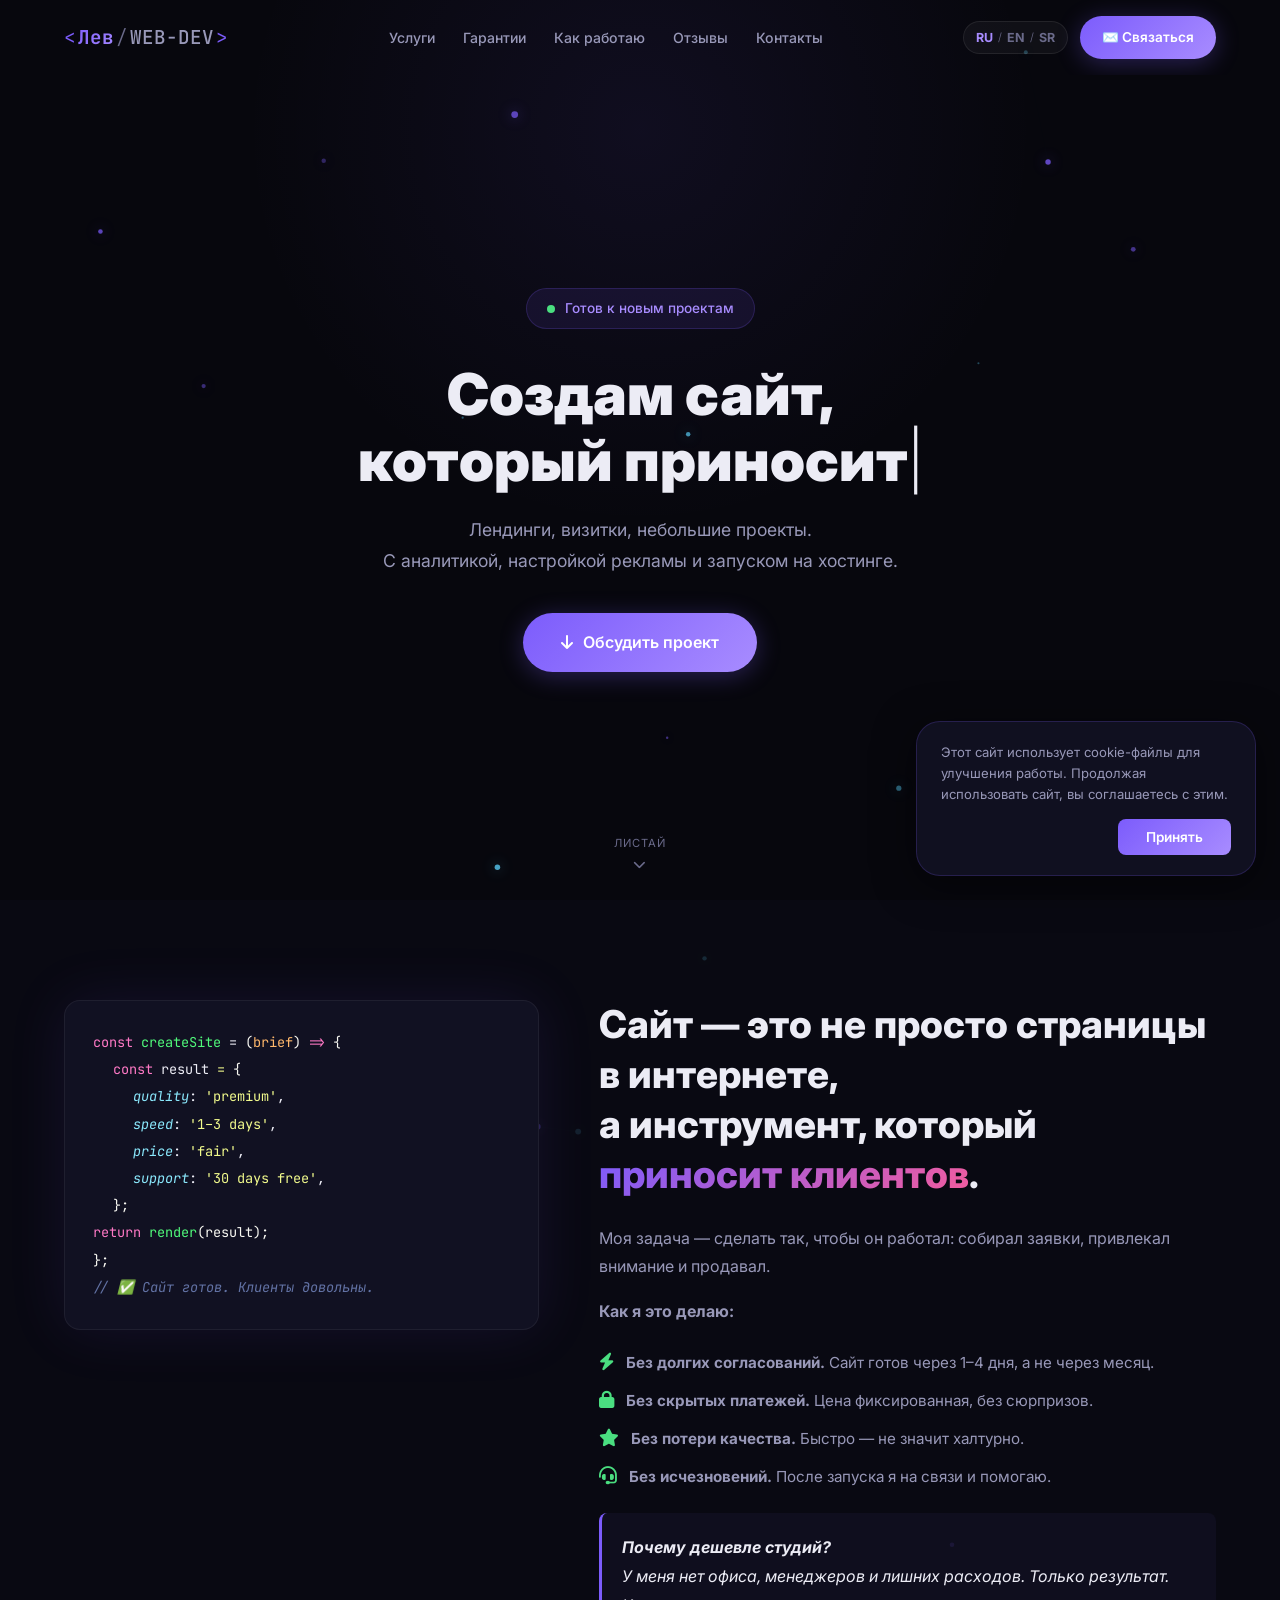
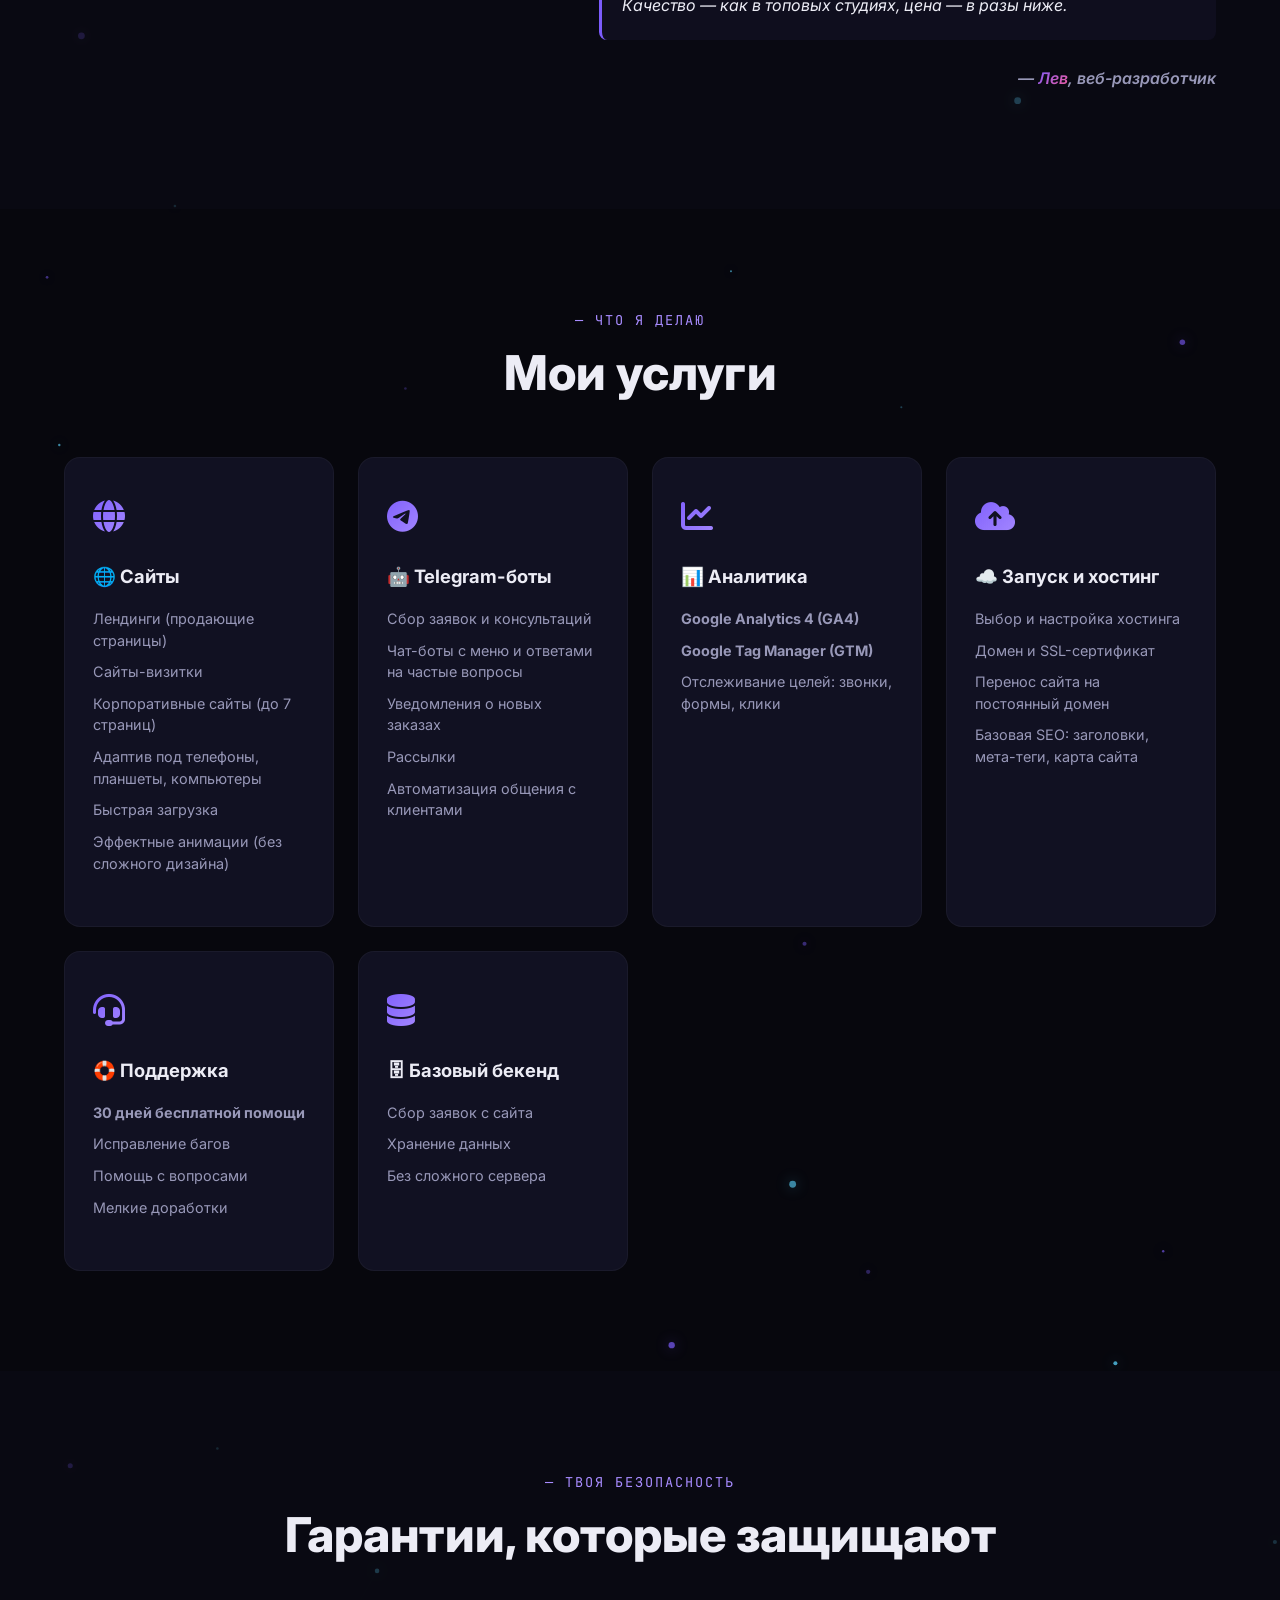
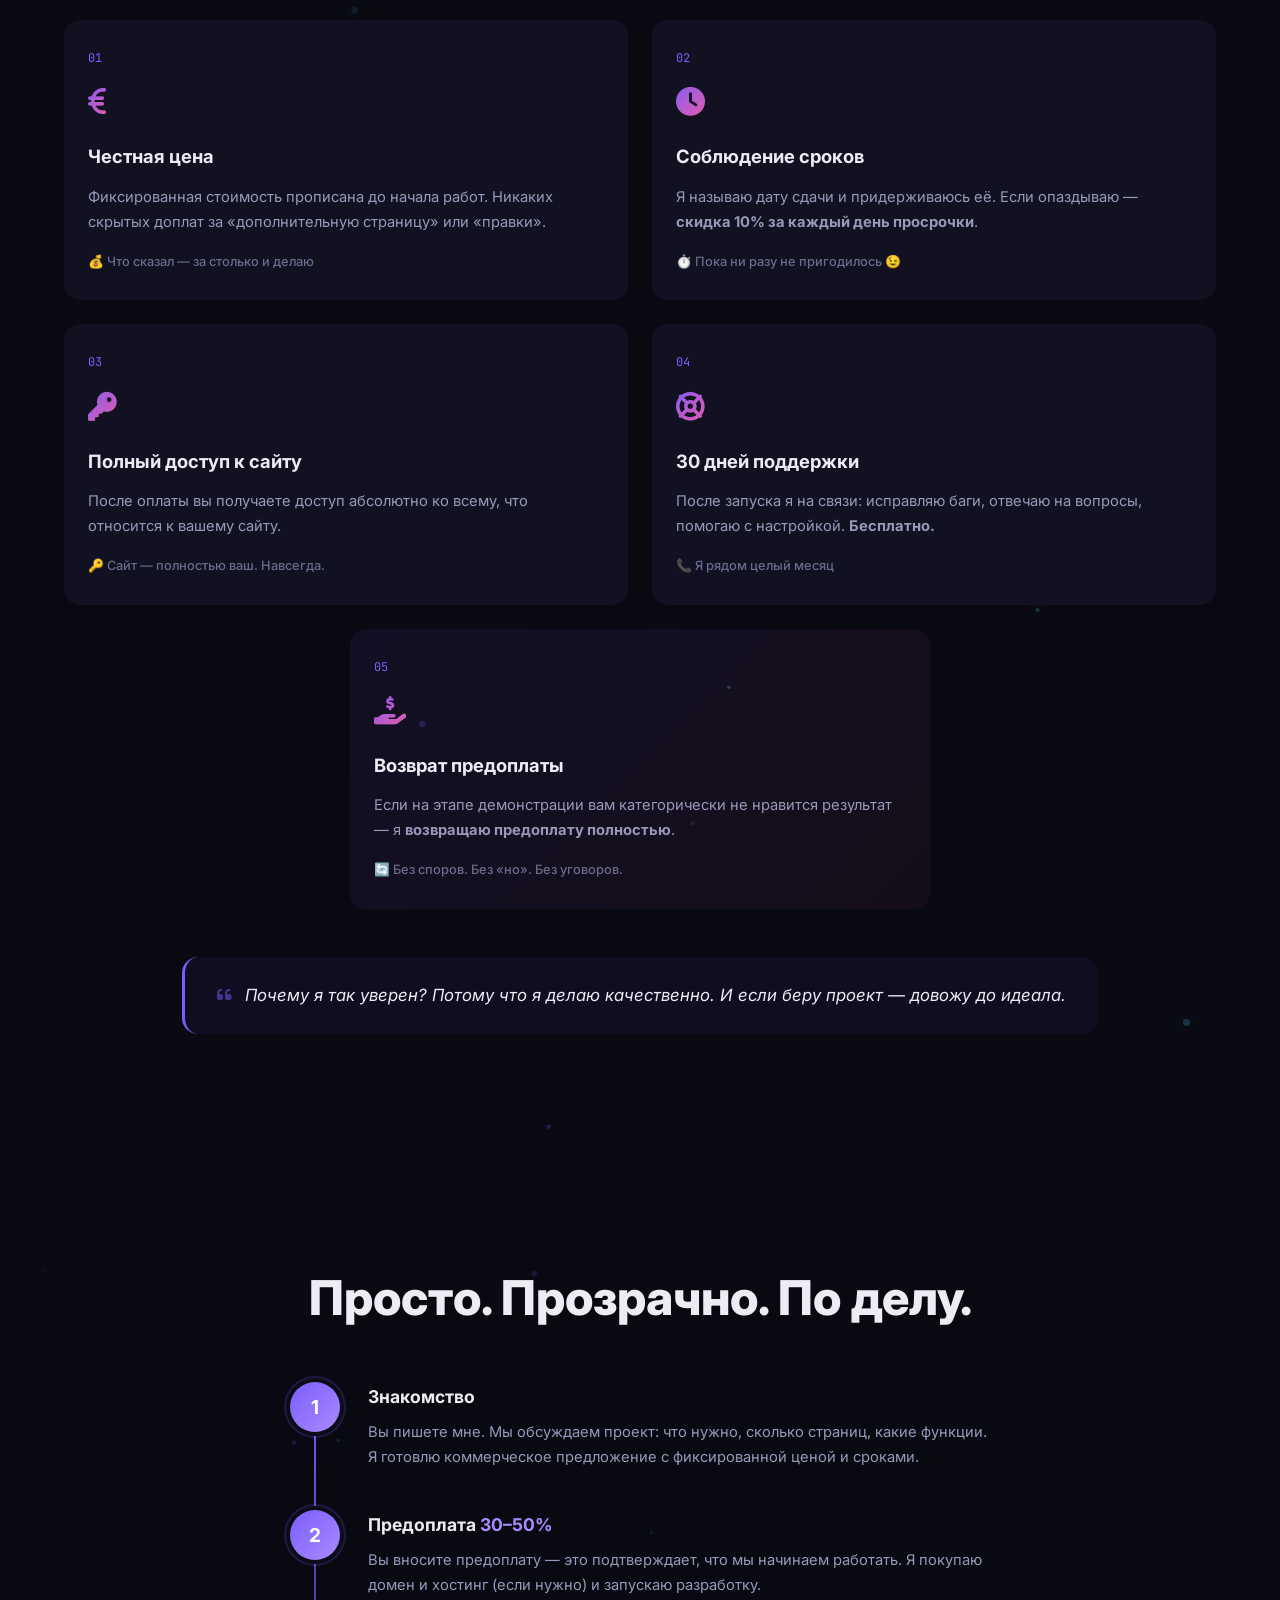
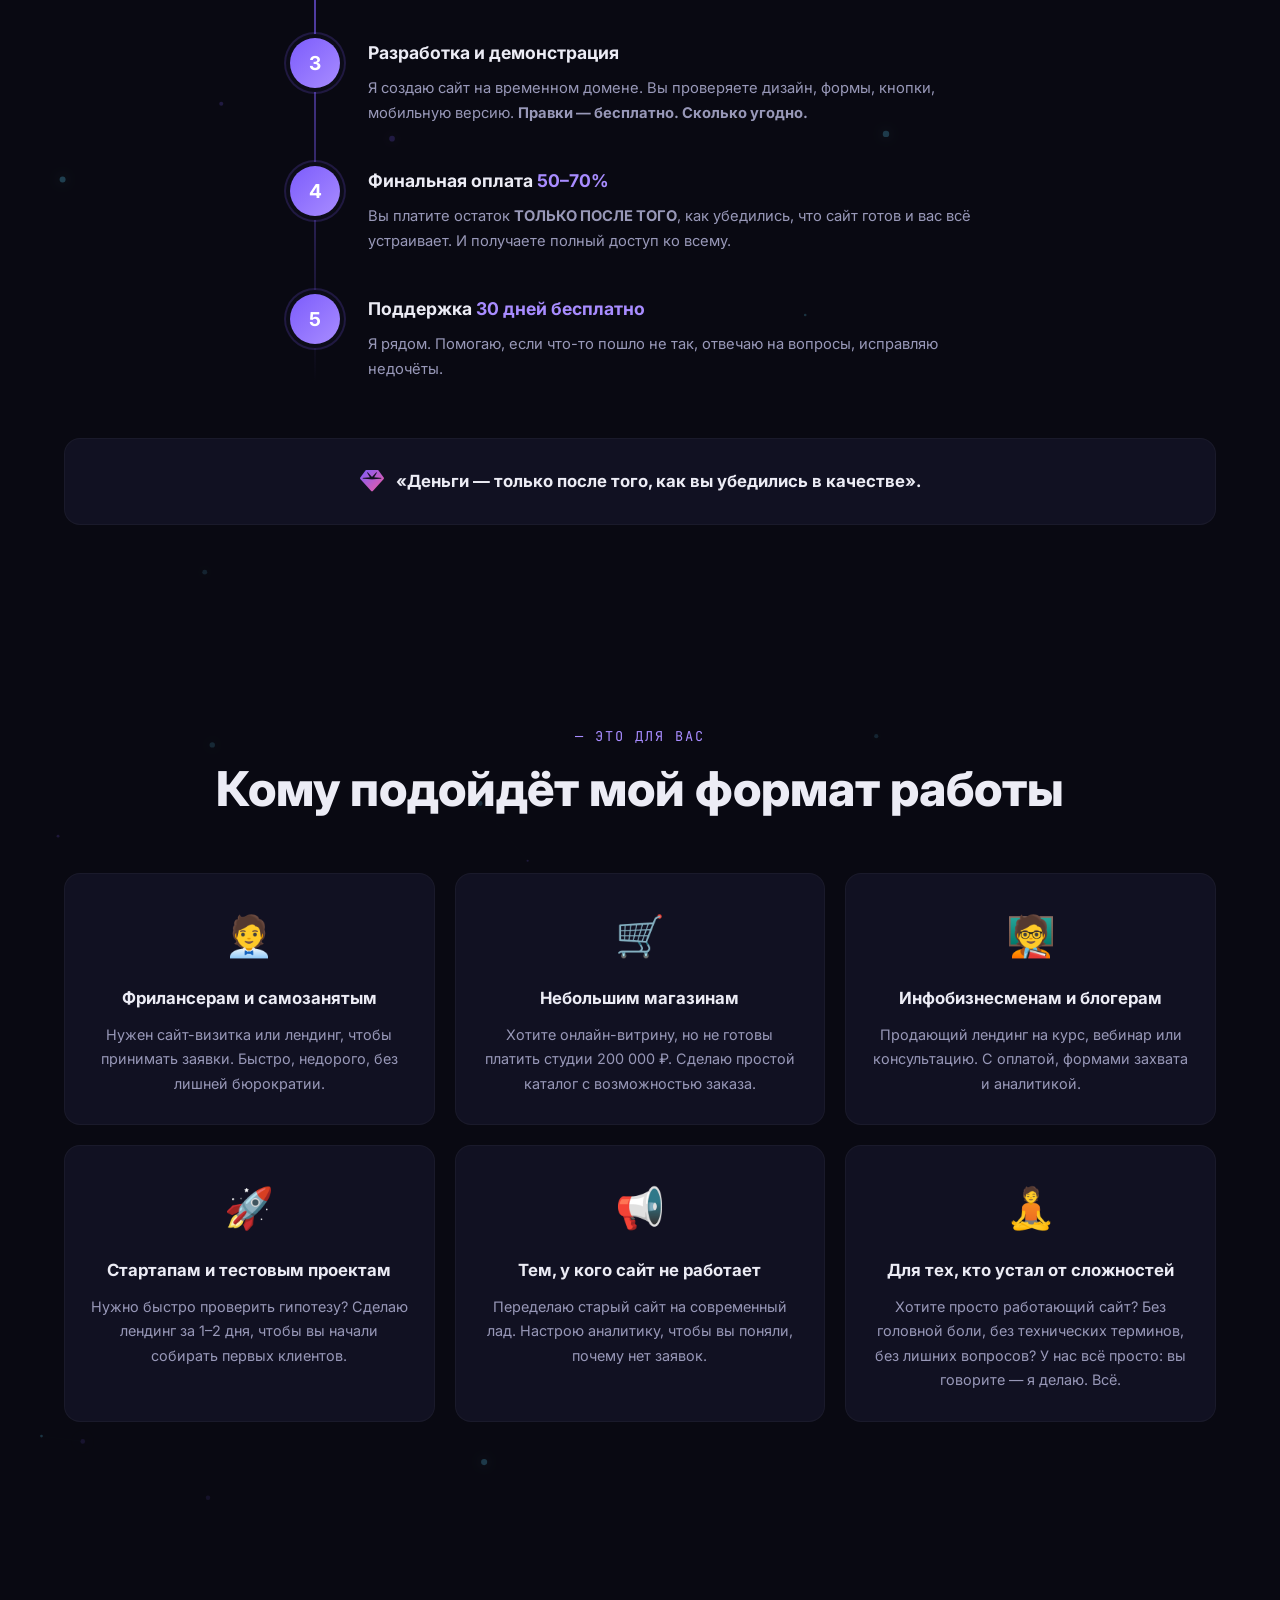
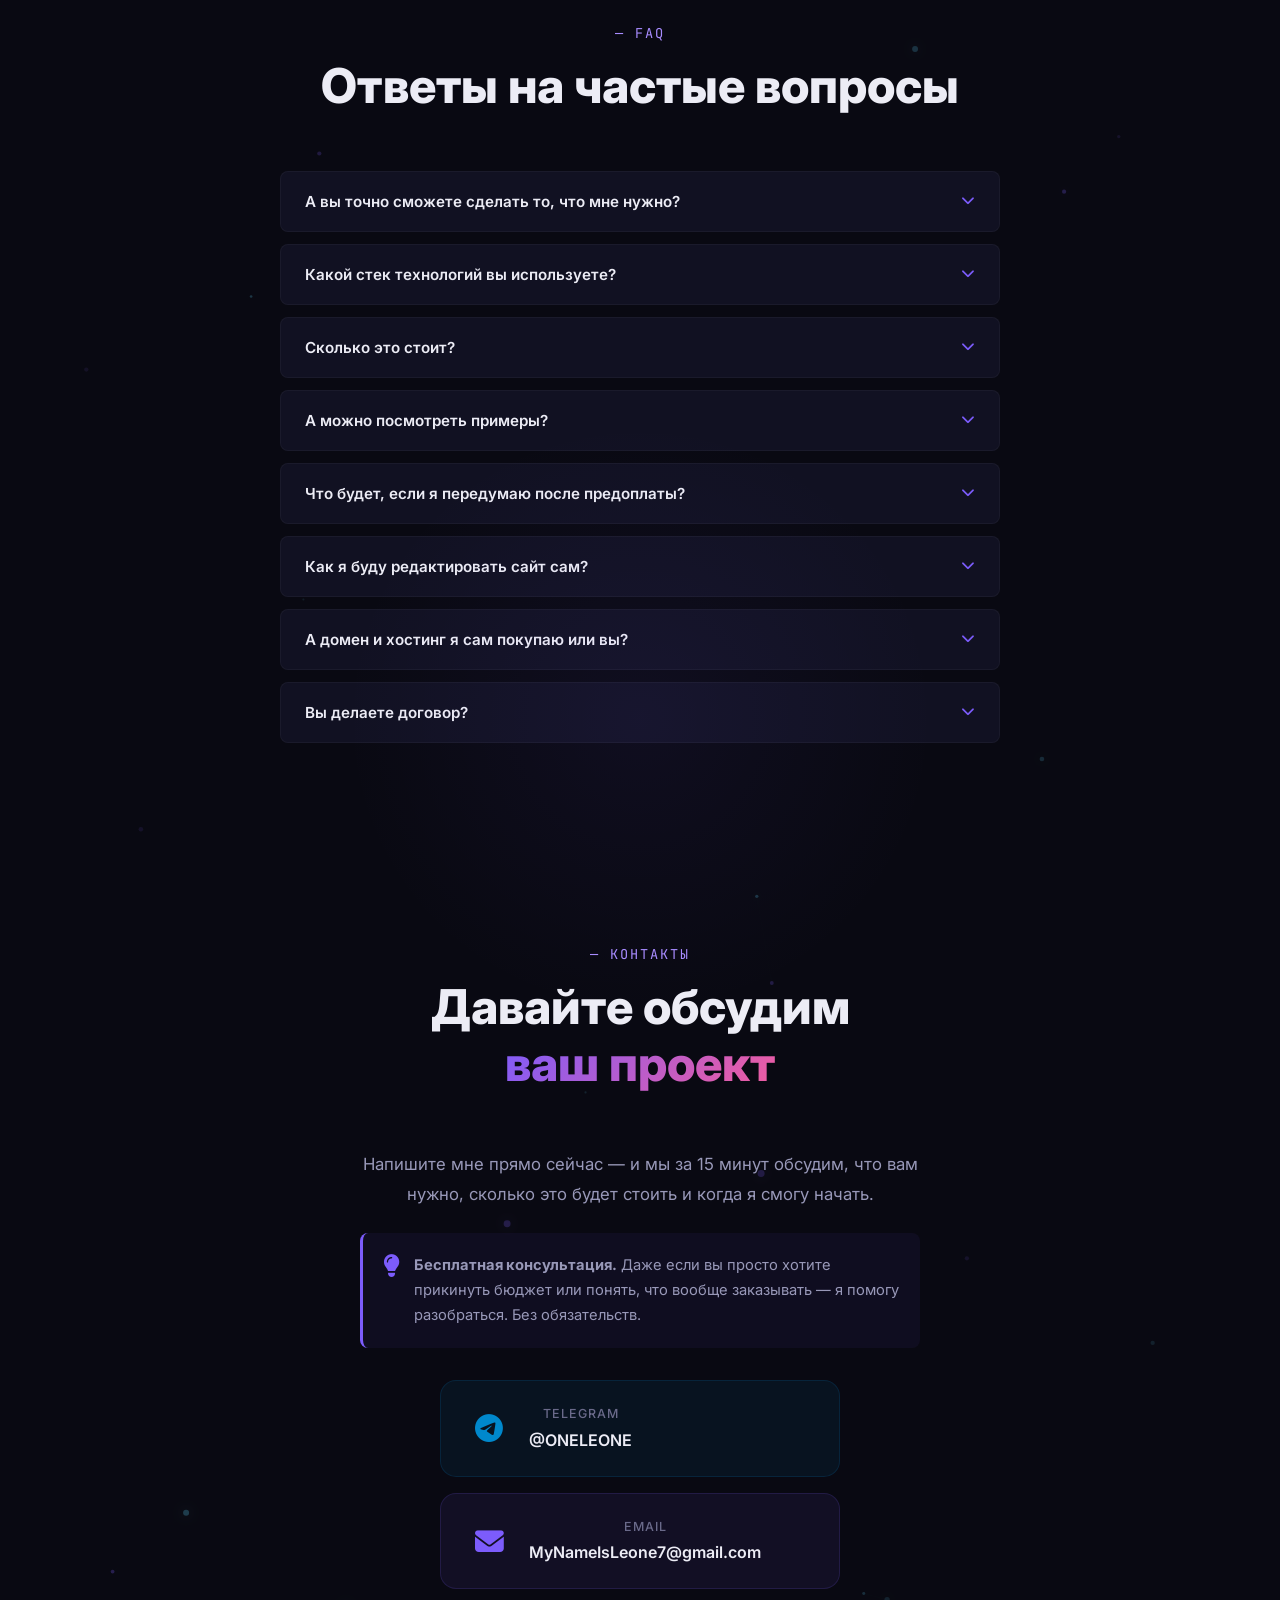
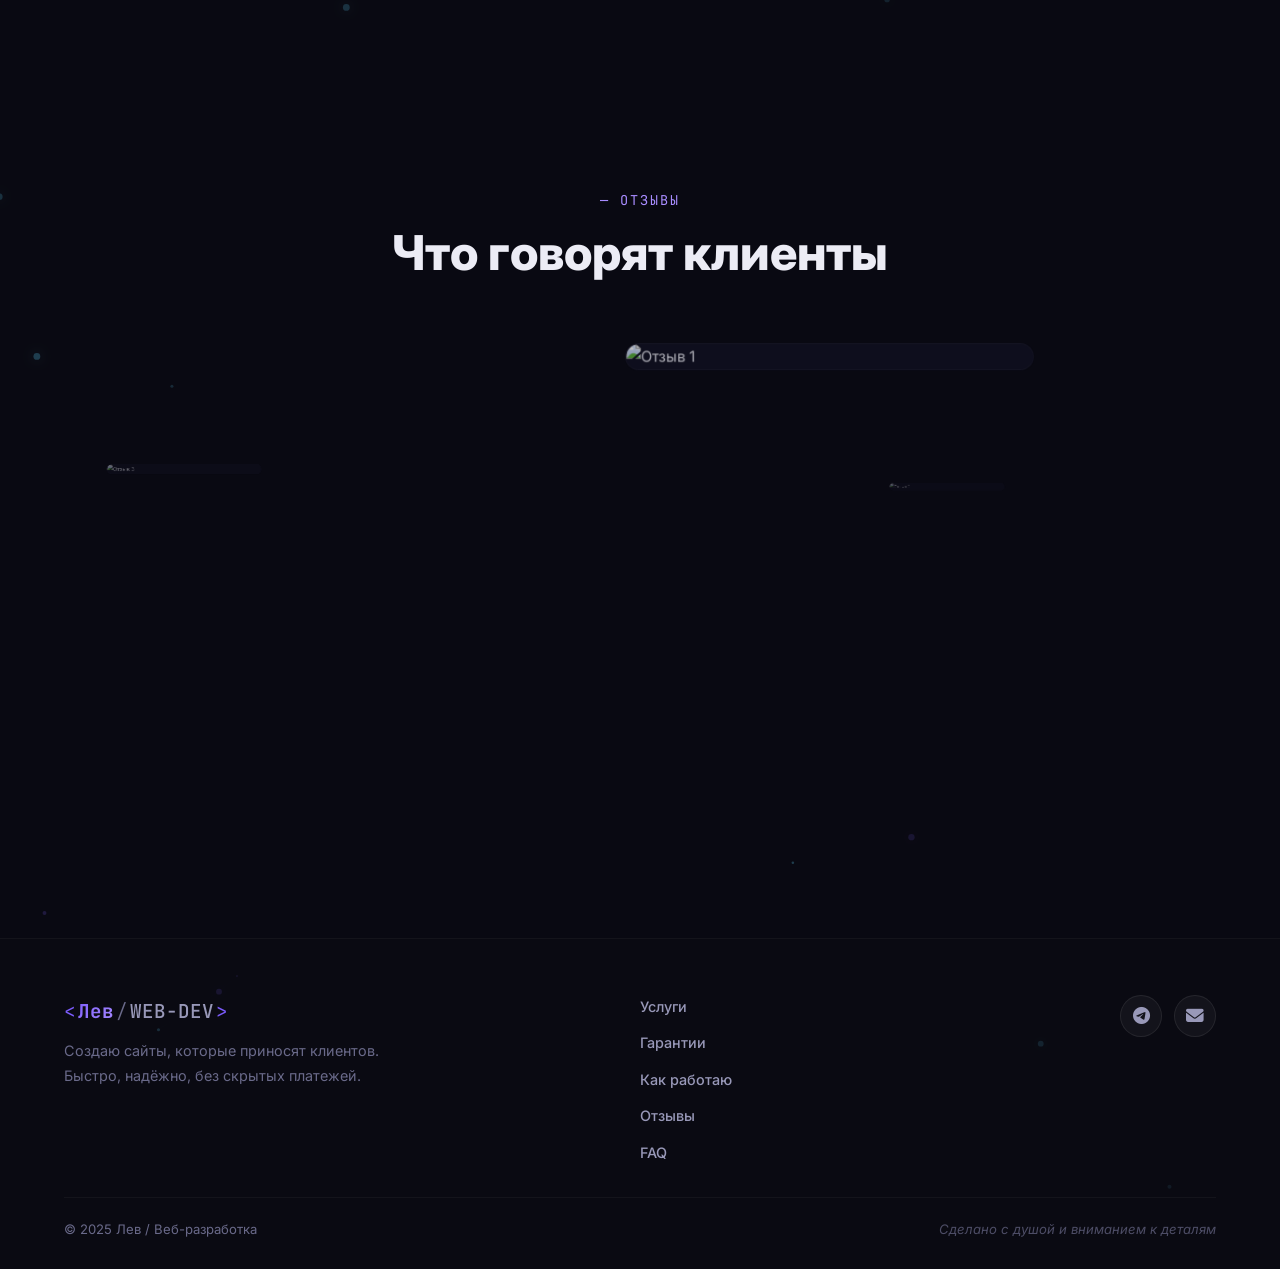
==== index.html @ bdcd26e0 "Add files via upload" ====
﻿<!DOCTYPE html>
<html lang="ru">
<head>
    <meta charset="UTF-8" />
    <meta name="viewport" content="width=device-width, initial-scale=1.0" />
    <title>Лев | Веб-разработчик — Сайты, которые приносят клиентов</title>
    <link rel="stylesheet" href="styles.css" />
    <link rel="preconnect" href="https://fonts.googleapis.com" />
    <link href="https://fonts.googleapis.com/css2?family=Inter:wght@300;400;500;600;700;800;900&family=JetBrains+Mono:wght@400;500;700&display=swap" rel="stylesheet" />
    <link rel="stylesheet" href="https://cdnjs.cloudflare.com/ajax/libs/font-awesome/6.5.0/css/all.min.css" />
</head>
<body>

    <!-- ════════════════ PARTICLES ════════════════ -->
    <canvas id="particles-canvas"></canvas>

    <!-- ════════════════ HEADER ════════════════ -->
    <header class="header" id="header">
        <div class="container header-container">
            <a href="#" class="logo">
                <span class="logo-bracket"><</span>
                <span class="logo-name">Лев</span>
                <span class="logo-divider"> / </span>
                <span class="logo-mono">WEB-DEV</span>
                <span class="logo-bracket">></span>
            </a>
            <nav class="nav" id="nav">
                <ul class="nav-list">
                    <li><a href="#services" class="nav-link" data-lang="navServices">Услуги</a></li>
                    <li><a href="#guarantees" class="nav-link" data-lang="navGuarantees">Гарантии</a></li>
                    <li><a href="#process" class="nav-link" data-lang="navProcess">Как работаю</a></li>
                    <li><a href="#testimonials" class="nav-link">Отзывы</a></li>
                    <li><a href="#contact" class="nav-link" data-lang="navContact">Контакты</a></li>
                </ul>
            </nav>
            <div class="header-actions">
                <div class="lang-switch">
                        <a href="index.html" class="lang-link active">RU</a>
                        <span class="lang-sep">/</span>
                        <a href="en/" class="lang-link">EN</a>
                        <span class="lang-sep">/</span>
                        <a href="sr/" class="lang-link">SR</a>
                    </div>
                <a href="#contact" class="btn btn--small btn--primary header-cta">
                    ✉️ Связаться
                </a>
            </div>
            <button class="burger" id="burger" aria-label="Меню">
                <span></span><span></span><span></span>
            </button>
        </div>
    </header>

    <!-- ════════════════ HERO ════════════════ -->
    <section class="hero" id="hero">
        <div class="hero-glow"></div>
        <div class="container hero-content">
            <div class="hero-badge pulse-badge">
                <span class="badge-dot"></span>
                <span data-lang="heroBadge">Готов к новым проектам</span>
            </div>
            <h1 class="hero-title" id="heroTitle">
                <span class="hero-typing" id="heroTyping"></span><span class="hero-cursor">|</span>
            </h1>
            <p class="hero-subtitle" data-lang="heroSubtitle">
                Лендинги, визитки, небольшие проекты.<br />
                С аналитикой, настройкой рекламы и запуском на хостинге.
            </p>
            <div class="hero-actions">
                <a href="#contact" class="btn btn--large btn--primary btn--arrow">
                    <i class="fas fa-arrow-down"></i> <span data-lang="heroBtn">Обсудить проект</span>
                </a>
            </div>
        </div>
        <div class="scroll-hint">
            <span>Листай</span>
            <i class="fas fa-chevron-down"></i>
        </div>
    </section>

    <!-- ════════════════ ABOUT ════════════════ -->
    <section class="section about" id="about">
        <div class="container">
            <div class="about-grid">
                <div class="about-visual reveal">
                    <div class="about-code-block">
                        <div class="code-line"><span class="code-keyword">const</span> <span class="code-func">createSite</span> = <span class="code-punct">(</span><span class="code-param">brief</span><span class="code-punct">)</span> <span class="code-keyword">=></span> <span class="code-punct">{</span></div>
                        <div class="code-line code-indent-1"><span class="code-keyword">const</span> result <span class="code-op">=</span> <span class="code-punct">{</span></div>
                        <div class="code-line code-indent-2"><span class="code-key">quality</span>: <span class="code-string">'premium'</span>,</div>
                        <div class="code-line code-indent-2"><span class="code-key">speed</span>: <span class="code-string">'1–3 days'</span>,</div>
                        <div class="code-line code-indent-2"><span class="code-key">price</span>: <span class="code-string">'fair'</span>,</div>
                        <div class="code-line code-indent-2"><span class="code-key">support</span>: <span class="code-string">'30 days free'</span>,</div>
                        <div class="code-line code-indent-1"><span class="code-punct">};</span></div>
                        <div class="code-line"><span class="code-keyword">return</span> <span class="code-function">render</span><span class="code-punct">(result);</span></div>
                        <div class="code-line"><span class="code-punct">};</span></div>
                        <div class="code-line code-comment"><span class="code-slash">//</span> ✅ Сайт готов. Клиенты довольны.</div>
                    </div>
                </div>
                <div class="about-text reveal">
                    <h2 class="section-title-left" data-lang="aboutTitle">
                        Сайт — это не просто страницы в интернете,<br />
                        а инструмент, который <span class="gradient-text">приносит клиентов</span>.
                    </h2>
                    <p data-lang="aboutText1">
                        Моя задача — сделать так, чтобы он работал: собирал заявки, привлекал внимание и продавал.
                    </p>
                    <p><strong data-lang="aboutHow">Как я это делаю:</strong></p>

                    <div class="about-values">
                        <div class="value-item">
                            <span class="value-icon"><i class="fas fa-bolt"></i></span>
                            <span data-lang="aboutVal1"><strong>Без долгих согласований.</strong> Сайт готов через 1–4 дня, а не через месяц.</span>
                        </div>
                        <div class="value-item">
                            <span class="value-icon"><i class="fas fa-lock"></i></span>
                            <span data-lang="aboutVal2"><strong>Без скрытых платежей.</strong> Цена фиксированная, без сюрпризов.</span>
                        </div>
                        <div class="value-item">
                            <span class="value-icon"><i class="fas fa-star"></i></span>
                            <span data-lang="aboutVal3"><strong>Без потери качества.</strong> Быстро — не значит халтурно.</span>
                        </div>
                        <div class="value-item">
                            <span class="value-icon"><i class="fas fa-headset"></i></span>
                            <span data-lang="aboutVal4"><strong>Без исчезновений.</strong> После запуска я на связи и помогаю.</span>
                        </div>
                    </div>

                    <div class="about-story">
                        <p data-lang="aboutStory">
                            <strong>Почему дешевле студий?</strong><br />
                            У меня нет офиса, менеджеров и лишних расходов. Только результат.
                            Качество — как в топовых студиях, цена — в разы ниже.
                        </p>
                    </div>
                    <p class="about-signature" data-lang="aboutSignature">— <span class="gradient-text">Лев</span>, веб-разработчик</p>
                </div>
            </div>
        </div>
    </section>

    <!-- ════════════════ SERVICES ════════════════ -->
    <section class="section services" id="services">
        <div class="container">
            <div class="section-label reveal" data-lang="servicesLabel">— Что я делаю</div>
            <h2 class="section-title reveal" data-lang="servicesTitle">Мои услуги</h2>

            <div class="services-grid">
                <!-- 🌐 Сайты -->
                <div class="service-card reveal reveal-1">
                    <div class="service-icon"><i class="fas fa-globe"></i></div>
                    <h3 class="service-title" data-lang="servTitle1">🌐 Сайты</h3>
                    <ul class="service-list">
                        <li>Лендинги (продающие страницы)</li>
                        <li>Сайты-визитки</li>
                        <li>Корпоративные сайты (до 7 страниц)</li>
                        <li>Адаптив под телефоны, планшеты, компьютеры</li>
                        <li>Быстрая загрузка</li>
                        <li>Эффектные анимации (без сложного дизайна)</li>
                    </ul>
                </div>

                <!-- 🤖 Telegram-боты -->
                <div class="service-card reveal reveal-2">
                    <div class="service-icon"><i class="fab fa-telegram-plane"></i></div>
                    <h3 class="service-title" data-lang="servTitle2">🤖 Telegram-боты</h3>
                    <ul class="service-list">
                        <li>Сбор заявок и консультаций</li>
                        <li>Чат-боты с меню и ответами на частые вопросы</li>
                        <li>Уведомления о новых заказах</li>
                        <li>Рассылки</li>
                        <li>Автоматизация общения с клиентами</li>
                    </ul>
                </div>

                <!-- 📊 Аналитика -->
                <div class="service-card reveal reveal-3">
                    <div class="service-icon"><i class="fas fa-chart-line"></i></div>
                    <h3 class="service-title" data-lang="servTitle3">📊 Аналитика</h3>
                    <ul class="service-list">
                        <li><strong>Google Analytics 4 (GA4)</strong></li>
                        <li><strong>Google Tag Manager (GTM)</strong></li>
                        <li>Отслеживание целей: звонки, формы, клики</li>
                    </ul>
                </div>

                <!-- ☁️ Запуск и хостинг -->
                <div class="service-card reveal reveal-4">
                    <div class="service-icon"><i class="fas fa-cloud-upload-alt"></i></div>
                    <h3 class="service-title" data-lang="servTitle4">☁️ Запуск и хостинг</h3>
                    <ul class="service-list">
                        <li>Выбор и настройка хостинга</li>
                        <li>Домен и SSL-сертификат</li>
                        <li>Перенос сайта на постоянный домен</li>
                        <li>Базовая SEO: заголовки, мета-теги, карта сайта</li>
                    </ul>
                </div>

                <!-- 🛟 Поддержка -->
                <div class="service-card reveal reveal-5">
                    <div class="service-icon"><i class="fas fa-headset"></i></div>
                    <h3 class="service-title" data-lang="servTitle5">🛟 Поддержка</h3>
                    <ul class="service-list">
                        <li><strong>30 дней бесплатной помощи</strong></li>
                        <li>Исправление багов</li>
                        <li>Помощь с вопросами</li>
                        <li>Мелкие доработки</li>
                    </ul>
                </div>

                <!-- 🗄 Бекенд -->
                <div class="service-card reveal reveal-6">
                    <div class="service-icon"><i class="fas fa-database"></i></div>
                    <h3 class="service-title" data-lang="servTitle6">🗄 Базовый бекенд</h3>
                    <ul class="service-list">
                        <li>Сбор заявок с сайта</li>
                        <li>Хранение данных</li>
                        <li>Без сложного сервера</li>
                    </ul>
                </div>
            </div>
        </div>
    </section>

    <!-- ════════════════ GUARANTEES ════════════════ -->
    <section class="section guarantees" id="guarantees">
        <div class="container">
            <div class="section-label reveal" data-lang="guaranteesLabel">— Твоя безопасность</div>
            <h2 class="section-title reveal" data-lang="guaranteesTitle">
                Гарантии, которые защищают
            </h2>

            <div class="guarantees-grid">
                <div class="guarantee-card reveal reveal-1">
                    <div class="guarantee-badge">01</div>
                    <div class="guarantee-icon"><i class="fas fa-euro-sign"></i></div>
                    <h4>Честная цена</h4>
                    <p>Фиксированная стоимость прописана до начала работ. Никаких скрытых доплат за «дополнительную страницу» или «правки».</p>
                    <div class="guarantee-tag">💰 Что сказал — за столько и делаю</div>
                </div>

                <div class="guarantee-card reveal reveal-2">
                    <div class="guarantee-badge">02</div>
                    <div class="guarantee-icon"><i class="fas fa-clock"></i></div>
                    <h4>Соблюдение сроков</h4>
                    <p>Я называю дату сдачи и придерживаюсь её. Если опаздываю — <strong>скидка 10% за каждый день просрочки</strong>.</p>
                    <div class="guarantee-tag">⏱️ Пока ни разу не пригодилось 😉</div>
                </div>

                <div class="guarantee-card reveal reveal-3">
                    <div class="guarantee-badge">03</div>
                    <div class="guarantee-icon"><i class="fas fa-key"></i></div>
                    <h4>Полный доступ к сайту</h4>
                    <p>После оплаты вы получаете доступ абсолютно ко всему, что относится к вашему сайту.</p>
                    <div class="guarantee-tag">🔑 Сайт — полностью ваш. Навсегда.</div>
                </div>

                <div class="guarantee-card reveal reveal-4">
                    <div class="guarantee-badge">04</div>
                    <div class="guarantee-icon"><i class="fas fa-life-ring"></i></div>
                    <h4>30 дней поддержки</h4>
                    <p>После запуска я на связи: исправляю баги, отвечаю на вопросы, помогаю с настройкой. <strong>Бесплатно.</strong></p>
                    <div class="guarantee-tag">📞 Я рядом целый месяц</div>
                </div>

                <div class="guarantee-card guarantee-card--special reveal reveal-5">
                    <div class="guarantee-badge">05</div>
                    <div class="guarantee-icon"><i class="fas fa-hand-holding-usd"></i></div>
                    <h4>Возврат предоплаты</h4>
                    <p>Если на этапе демонстрации вам категорически не нравится результат — я <strong>возвращаю предоплату полностью</strong>.</p>
                    <div class="guarantee-tag">🔄 Без споров. Без «но». Без уговоров.</div>
                </div>
            </div>

            <div class="guarantee-cta reveal">
                <div class="guarantee-quote">
                    <i class="fas fa-quote-left"></i>
                    Почему я так уверен? Потому что я делаю качественно. И если беру проект — довожу до идеала.
                </div>
            </div>
        </div>
    </section>

    <!-- ════════════════ PROCESS ════════════════ -->
    <section class="section process" id="process">
        <div class="container">
            <div class="section-label reveal" data-lang="processLabel">— Как мы работаем</div>
            <h2 class="section-title reveal" data-lang="processTitle">
                Просто. Прозрачно. По делу.
            </h2>

            <div class="process-timeline">
                <div class="process-step reveal">
                    <div class="step-number">1</div>
                    <div class="step-content">
                        <h4>Знакомство</h4>
                        <p>Вы пишете мне. Мы обсуждаем проект: что нужно, сколько страниц, какие функции. Я готовлю коммерческое предложение с фиксированной ценой и сроками.</p>
                    </div>
                </div>
                <div class="process-step reveal">
                    <div class="step-number">2</div>
                    <div class="step-content">
                        <h4>Предоплата <span class="step-highlight">30–50%</span></h4>
                        <p>Вы вносите предоплату — это подтверждает, что мы начинаем работать. Я покупаю домен и хостинг (если нужно) и запускаю разработку.</p>
                    </div>
                </div>
                <div class="process-step reveal">
                    <div class="step-number">3</div>
                    <div class="step-content">
                        <h4>Разработка и демонстрация</h4>
                        <p>Я создаю сайт на временном домене. Вы проверяете дизайн, формы, кнопки, мобильную версию. <strong>Правки — бесплатно. Сколько угодно.</strong></p>
                    </div>
                </div>
                <div class="process-step reveal">
                    <div class="step-number">4</div>
                    <div class="step-content">
                        <h4>Финальная оплата <span class="step-highlight">50–70%</span></h4>
                        <p>Вы платите остаток <strong>ТОЛЬКО ПОСЛЕ ТОГО</strong>, как убедились, что сайт готов и вас всё устраивает. И получаете полный доступ ко всему.</p>
                    </div>
                </div>
                <div class="process-step reveal">
                    <div class="step-number">5</div>
                    <div class="step-content">
                        <h4>Поддержка <span class="step-highlight">30 дней бесплатно</span></h4>
                        <p>Я рядом. Помогаю, если что-то пошло не так, отвечаю на вопросы, исправляю недочёты.</p>
                    </div>
                </div>
            </div>

            <div class="process-rule reveal">
                <i class="fas fa-gem"></i>
                <p><strong>«Деньги — только после того, как вы убедились в качестве».</strong></p>
            </div>
        </div>
    </section>

    <!-- ════════════════ TARGET AUDIENCE ════════════════ -->
    <section class="section audience" id="audience">
        <div class="container">
            <div class="section-label reveal" data-lang="audienceLabel">— Это для вас</div>
            <h2 class="section-title reveal" data-lang="audienceTitle">Кому подойдёт мой формат работы</h2>

            <div class="audience-grid">
                <div class="audience-card reveal reveal-1">
                    <div class="audience-emoji">🧑‍💼</div>
                    <h4>Фрилансерам и самозанятым</h4>
                    <p>Нужен сайт-визитка или лендинг, чтобы принимать заявки. Быстро, недорого, без лишней бюрократии.</p>
                </div>
                <div class="audience-card reveal reveal-2">
                    <div class="audience-emoji">🛒</div>
                    <h4>Небольшим магазинам</h4>
                    <p>Хотите онлайн-витрину, но не готовы платить студии 200 000 ₽. Сделаю простой каталог с возможностью заказа.</p>
                </div>
                <div class="audience-card reveal reveal-3">
                    <div class="audience-emoji">🧑‍🏫</div>
                    <h4>Инфобизнесменам и блогерам</h4>
                    <p>Продающий лендинг на курс, вебинар или консультацию. С оплатой, формами захвата и аналитикой.</p>
                </div>
                <div class="audience-card reveal reveal-4">
                    <div class="audience-emoji">🚀</div>
                    <h4>Стартапам и тестовым проектам</h4>
                    <p>Нужно быстро проверить гипотезу? Сделаю лендинг за 1–2 дня, чтобы вы начали собирать первых клиентов.</p>
                </div>
                <div class="audience-card reveal reveal-5">
                    <div class="audience-emoji">📢</div>
                    <h4>Тем, у кого сайт не работает</h4>
                    <p>Переделаю старый сайт на современный лад. Настрою аналитику, чтобы вы поняли, почему нет заявок.</p>
                </div>
                <div class="audience-card reveal reveal-6">
                    <div class="audience-emoji">🧘</div>
                    <h4>Для тех, кто устал от сложностей</h4>
                    <p>Хотите просто работающий сайт? Без головной боли, без технических терминов, без лишних вопросов? У нас всё просто: вы говорите — я делаю. Всё.</p>
                </div>
            </div>
        </div>
    </section>

    <!-- ════════════════ FAQ ════════════════ -->
    <section class="section faq" id="faq">
        <div class="container">
            <div class="section-label reveal" data-lang="faqLabel">— FAQ</div>
            <h2 class="section-title reveal" data-lang="faqTitle">Ответы на частые вопросы</h2>

            <div class="faq-list reveal">
                <div class="faq-item">
                    <button class="faq-question">
                        <span>А вы точно сможете сделать то, что мне нужно?</span>
                        <i class="fas fa-chevron-down"></i>
                    </button>
                    <div class="faq-answer">
                        <p>Давайте обсудим. Если я понимаю, как это сделать — берусь и делаю качественно. Если нет — скажу честно, чтобы не тратить ваше время.</p>
                    </div>
                </div>
                <div class="faq-item">
                    <button class="faq-question">
                        <span>Какой стек технологий вы используете?</span>
                        <i class="fas fa-chevron-down"></i>
                    </button>
                    <div class="faq-answer">
                        <p><strong>Вайбкодинг</strong> — это когда я сочетаю ручную разработку с ИИ-инструментами, чтобы делать сайты в 3–5 раз быстрее обычного. Но для вас главное — не как я делаю, а какой результат вы получаете 😉</p>
                    </div>
                </div>
                <div class="faq-item">
                    <button class="faq-question">
                        <span>Сколько это стоит?</span>
                        <i class="fas fa-chevron-down"></i>
                    </button>
                    <div class="faq-answer">
                        <p>Всё зависит от сложности. Примерные цены:</p>
                        <ul class="faq-prices">
                            <li><span class="faq-price-label">Лендинг на 1 страницу</span> <span class="faq-price-value">от 299 €</span></li>
                            <li><span class="faq-price-label">Сайт-визитка (до 7 стр.)</span> <span class="faq-price-value">от 999 €</span></li>
                            <li><span class="faq-price-label">С аналитикой + GTM + хостинг</span> <span class="faq-price-value">120 €</span></li>
                            <li><span class="faq-price-label">Доработки сайта</span> <span class="faq-price-value">от 15 €</span></li>
                        </ul>
                        <p>Точную цену скажу после обсуждения задачи.</p>
                    </div>
                </div>
                <div class="faq-item">
                    <button class="faq-question">
                        <span>А можно посмотреть примеры?</span>
                        <i class="fas fa-chevron-down"></i>
                    </button>
                    <div class="faq-answer">
                        <p>Да, я высылаю примеры в личном общении. Напишите мне — и я покажу, что умею.</p>
                    </div>
                </div>
                <div class="faq-item">
                    <button class="faq-question">
                        <span>Что будет, если я передумаю после предоплаты?</span>
                        <i class="fas fa-chevron-down"></i>
                    </button>
                    <div class="faq-answer">
                        <p>Если я уже начал работу и мы не можем найти общее решение — я <strong>возвращаю предоплату</strong>. Без обид, без споров. Это моя гарантия.</p>
                    </div>
                </div>
                <div class="faq-item">
                    <button class="faq-question">
                        <span>Как я буду редактировать сайт сам?</span>
                        <i class="fas fa-chevron-down"></i>
                    </button>
                    <div class="faq-answer">
                        <p>Я сделаю удобную админку, в которой разберётся даже новичок. Добавлять тексты, менять фото или редактировать контакты — легко и интуитивно. Если останутся вопросы — я бесплатно помогу в первые 30 дней.</p>
                    </div>
                </div>
                <div class="faq-item">
                    <button class="faq-question">
                        <span>А домен и хостинг я сам покупаю или вы?</span>
                        <i class="fas fa-chevron-down"></i>
                    </button>
                    <div class="faq-answer">
                        <p>Могу и так, и так. Если хотите — я куплю, настрою и покажу, как оплачивать дальше. Если хотите сами — помогу выбрать и всё подключу.</p>
                    </div>
                </div>
                <div class="faq-item">
                    <button class="faq-question">
                        <span>Вы делаете договор?</span>
                        <i class="fas fa-chevron-down"></i>
                    </button>
                    <div class="faq-answer">
                        <p>Да. По желанию — официальный договор (самозанятым или ИП) или просто письменное соглашение в мессенджере. Как вам удобнее.</p>
                    </div>
                </div>
            </div>
        </div>
    </section>

    <!-- ════════════════ CONTACT ════════════════ -->
    <section class="section contact" id="contact">
        <div class="container">
            <div class="section-label reveal" data-lang="contactLabel">— Контакты</div>
            <h2 class="section-title reveal" data-lang="contactTitle">
                Давайте обсудим<br />
                <span class="gradient-text">ваш проект</span>
            </h2>

            <div class="contact-wrapper reveal">
                <p class="contact-text">
                    Напишите мне прямо сейчас — и мы за 15 минут обсудим, что вам нужно,
                    сколько это будет стоить и когда я смогу начать.
                </p>
                <div class="contact-highlight">
                    <i class="fas fa-lightbulb"></i>
                    <p><strong>Бесплатная консультация.</strong> Даже если вы просто хотите прикинуть бюджет или понять, что вообще заказывать — я помогу разобраться. Без обязательств.</p>
                </div>
                <div class="contact-links">
                    <a href="https://t.me/ONELEONE" target="_blank" class="contact-link-btn telegram">
                        <i class="fab fa-telegram-plane"></i>
                        <span>
                            <span class="contact-link-label">Telegram</span>
                            <span class="contact-link-value">@ONELEONE</span>
                        </span>
                    </a>
                    <a href="mailto:MyNameIsLeone7@gmail.com" class="contact-link-btn email">
                        <i class="fas fa-envelope"></i>
                        <span>
                            <span class="contact-link-label">Email</span>
                            <span class="contact-link-value">MyNameIsLeone7@gmail.com</span>
                        </span>
                    </a>
                </div>
            </div>
        </div>
    </section>

    <!-- ════════════════ TESTIMONIALS ════════════════ -->
    <section class="section testimonials" id="testimonials">
        <div class="container">
            <div class="section-label reveal">— Отзывы</div>
            <h2 class="section-title reveal">Что говорят клиенты</h2>

            <div class="carousel-3d-wrap">
                <div class="carousel-3d" id="carousel3d">
                    <div class="testimonial-card carousel-card" data-id="review-1">
                        <img src="Screens/Screenshot_1.png" alt="Отзыв 1" class="testimonial-screenshot" />
                    </div>

                    <div class="testimonial-card carousel-card" data-id="review-2">
                        <img src="Screens/Screenshot_2.png" alt="Отзыв 2" class="testimonial-screenshot" />
                    </div>

                    <div class="testimonial-card carousel-card" data-id="review-3">
                        <img src="Screens/Screenshot_3.png" alt="Отзыв 3" class="testimonial-screenshot" />
                    </div>
                </div>
            </div>
        </div>
    </section>

    <!-- ════════════════ FOOTER ════════════════ -->
    <footer class="footer" id="footer">
        <div class="container">
            <div class="footer-main">
                <div class="footer-brand">
                    <a href="#" class="logo">
                        <span class="logo-bracket"><</span>
                        <span class="logo-name">Лев</span>
                        <span class="logo-divider"> / </span>
                        <span class="logo-mono">WEB-DEV</span>
                        <span class="logo-bracket">></span>
                    </a>
                    <p class="footer-desc">Создаю сайты, которые приносят клиентов. Быстро, надёжно, без скрытых платежей.</p>
                </div>
                <div class="footer-links">
                    <a href="#services">Услуги</a>
                    <a href="#guarantees">Гарантии</a>
                    <a href="#process">Как работаю</a>
                    <a href="#testimonials">Отзывы</a>
                    <a href="#faq">FAQ</a>
                </div>
                <div class="footer-social">
                    <a href="https://t.me/ONELEONE" target="_blank" class="social-link" aria-label="Telegram"><i class="fab fa-telegram-plane"></i></a>
                    <a href="mailto:MyNameIsLeone7@gmail.com" class="social-link" aria-label="Email"><i class="fas fa-envelope"></i></a>
                </div>
            </div>
            <div class="footer-bottom">
                <p>&copy; 2025 Лев / Веб-разработка</p>
                <p class="footer-soul">Сделано с душой и вниманием к деталям</p>
            </div>
        </div>
    </footer>

    <div class="cookie-bar" id="cookieBar">
        <p class="cookie-text">Этот сайт использует cookie-файлы для улучшения работы. Продолжая использовать сайт, вы соглашаетесь с этим.</p>
        <button class="cookie-btn" id="cookieAccept">Принять</button>
    </div>

    <script src="script.js"></script>
</body>
</html>
---- styles.css ----
/* ============================================
   🎨 Лев / WEB-DEV — Креативный лендинг
   ============================================ */

/* ---------- 🔹 Reset & Variables ---------- */
*,
*::before,
*::after {
    margin: 0;
    padding: 0;
    box-sizing: border-box;
}

:root {
    --bg: #07070d;
    --bg-alt: #0c0c18;
    --bg-card: #111122;
    --bg-card-hover: #181830;
    --text: #ececf5;
    --text-secondary: #9898b8;
    --text-muted: #6a6a8a;
    --accent: #7c5cfc;
    --accent-light: #a88cff;
    --accent-pink: #f25c9e;
    --accent-cyan: #5cd6ff;
    --gradient-1: linear-gradient(135deg, #7c5cfc, #a88cff);
    --gradient-2: linear-gradient(135deg, #7c5cfc, #f25c9e);
    --gradient-3: linear-gradient(135deg, #5cd6ff, #7c5cfc);
    --gradient-glow: linear-gradient(135deg, rgba(124, 92, 252, 0.15), rgba(242, 92, 158, 0.1));
    --shadow-sm: 0 2px 12px rgba(0, 0, 0, 0.3);
    --shadow-md: 0 8px 40px rgba(0, 0, 0, 0.5);
    --shadow-lg: 0 16px 80px rgba(0, 0, 0, 0.6);
    --shadow-glow: 0 0 60px rgba(124, 92, 252, 0.1);
    --radius-sm: 8px;
    --radius-md: 16px;
    --radius-lg: 24px;
    --radius-xl: 32px;
    --transition: 0.35s cubic-bezier(0.4, 0, 0.2, 1);
    --font: 'Inter', -apple-system, BlinkMacSystemFont, 'Segoe UI', sans-serif;
    --font-mono: 'JetBrains Mono', 'Fira Code', monospace;
    --cursor-color: var(--accent-1);
}

html {
    scroll-behavior: smooth;
    scroll-padding-top: 90px;
    overflow-x: hidden;
    width: 100%;
    max-width: 100%;
}

body {
    font-family: var(--font);
    background: var(--bg);
    color: var(--text);
    line-height: 1.7;
    overflow-x: hidden;
    width: 100%;
    max-width: 100%;
    -webkit-font-smoothing: antialiased;
    cursor: url("data:image/svg+xml,%3Csvg xmlns='http://www.w3.org/2000/svg' width='28' height='28' viewBox='0 0 28 28'%3E%3Ctext x='14' y='23' font-size='20' text-anchor='middle' transform='translate(28,0) scale(-1,1)'%3E%F0%9F%9A%80%3C/text%3E%3C/svg%3E") 14 14, auto;
}

a { text-decoration: none; color: inherit; transition: var(--transition); }
ul { list-style: none; }
img { max-width: 100%; display: block; }

.container {
    max-width: 1200px;
    margin: 0 auto;
    padding: 0 24px;
}

/* ---------- 🔹 Particles ---------- */
#particles-canvas {
    position: absolute;
    top: 0;
    left: 0;
    width: 100%;
    min-height: 100vh;
    z-index: 0;
    pointer-events: none;
}

/* ---------- 🔹 Selection ---------- */
::selection {
    background: var(--accent);
    color: #fff;
}

/* ---------- 🔹 Scrollbar ---------- */
::-webkit-scrollbar { width: 6px; }
::-webkit-scrollbar-track { background: var(--bg); }
::-webkit-scrollbar-thumb { background: var(--accent); border-radius: 3px; }
::-webkit-scrollbar-thumb:hover { background: var(--accent-light); }

/* ---------- 🔹 Reveal ---------- */
.reveal {
    opacity: 0;
    transform: translateY(40px);
    transition: opacity 0.7s ease-out, transform 0.7s ease-out;
}
.reveal.visible {
    opacity: 1;
    transform: translateY(0);
}

/* Staggered reveal delays */
.reveal-1 { transition-delay: 0s; }
.reveal-2 { transition-delay: 0.1s; }
.reveal-3 { transition-delay: 0.2s; }
.reveal-4 { transition-delay: 0.3s; }
.reveal-5 { transition-delay: 0.4s; }
.reveal-6 { transition-delay: 0.5s; }
.reveal-7 { transition-delay: 0.6s; }
.reveal-8 { transition-delay: 0.7s; }

/* ---------- 🔹 Buttons ---------- */
.btn {
    display: inline-flex;
    align-items: center;
    justify-content: center;
    gap: 10px;
    font-family: var(--font);
    font-weight: 600;
    cursor: pointer;
    transition: var(--transition);
    border: none;
    outline: none;
}

.btn--primary {
    background: var(--gradient-1);
    color: #fff;
    box-shadow: 0 4px 24px rgba(124, 92, 252, 0.3);
}
.btn--primary:hover {
    transform: translateY(-3px);
    box-shadow: 0 8px 40px rgba(124, 92, 252, 0.45);
}
.btn--small { padding: 10px 22px; border-radius: 50px; font-size: 0.85rem; }
.btn--large { padding: 16px 38px; border-radius: 50px; font-size: 1rem; }
.btn-block { width: 100%; }
.btn--arrow { position: relative; }

/* ---------- 🔹 Section Common ---------- */
.section {
    padding: 100px 0;
    position: relative;
    z-index: 1;
}
.section {
    position: relative;
    z-index: 1;
}
.section:nth-child(even) {
    background: rgba(12, 12, 20, 0.65);
}

.section-label {
    font-family: var(--font-mono);
    font-size: 0.85rem;
    color: var(--accent-light);
    letter-spacing: 2px;
    text-transform: uppercase;
    margin-bottom: 12px;
    text-align: center;
}

.section-title {
    font-size: clamp(2rem, 5vw, 3rem);
    font-weight: 800;
    text-align: center;
    margin-bottom: 56px;
    line-height: 1.2;
}

.section-title-left {
    font-size: clamp(1.6rem, 3.5vw, 2.4rem);
    font-weight: 800;
    margin-bottom: 24px;
    line-height: 1.3;
}

.gradient-text {
    background: var(--gradient-2);
    -webkit-background-clip: text;
    -webkit-text-fill-color: transparent;
    background-clip: text;
}

/* ============================================
   HEADER
   ============================================ */
.header {
    position: fixed;
    top: 0;
    left: 0;
    width: 100%;
    z-index: 1000;
    padding: 16px 0;
    transition: var(--transition);
    overflow: hidden;
}
.header.scrolled {
    background: rgba(7, 7, 13, 0.85);
    backdrop-filter: blur(24px);
    -webkit-backdrop-filter: blur(24px);
    box-shadow: 0 1px 0 rgba(255, 255, 255, 0.04), 0 0 30px rgba(108, 92, 231, 0.08);
    padding: 10px 0;
}

/* Header hide/show on scroll */
.header.hidden {
    transform: translateY(-100%);
}

/* Logo shimmer animation */
.logo {
    display: flex;
    align-items: center;
    gap: 2px;
    font-size: 1.2rem;
    font-weight: 700;
    font-family: var(--font-mono);
    color: var(--text);
    white-space: nowrap;
    position: relative;
    overflow: hidden;
}

.logo::after {
    content: '';
    position: absolute;
    top: 0;
    left: -100%;
    width: 60%;
    height: 100%;
    background: linear-gradient(90deg, transparent, rgba(162, 155, 254, 0.15), transparent);
    animation: logo-shimmer 4s ease-in-out infinite;
    pointer-events: none;
}

@keyframes logo-shimmer {
    0% { left: -100%; }
    50% { left: 200%; }
    100% { left: -100%; }
}

.header-container {
    display: flex;
    align-items: center;
    justify-content: space-between;
    gap: 20px;
}

.logo-bracket { color: var(--accent); font-weight: 400; }
.logo-name { background: var(--gradient-1); -webkit-background-clip: text; -webkit-text-fill-color: transparent; background-clip: text; }
.logo-divider { color: var(--text-muted); font-weight: 300; }
.logo-mono { color: var(--text-secondary); font-weight: 500; }

/* Navigation */
.nav-list {
    display: flex;
    gap: 28px;
    padding-left: 20px;
}
.nav-link {
    font-size: 0.88rem;
    font-weight: 500;
    color: var(--text-secondary);
    position: relative;
    padding: 4px 0;
    transition: var(--transition);
}
.nav-link::after {
    content: '';
    position: absolute;
    bottom: -2px;
    left: 0;
    width: 0;
    height: 2px;
    background: var(--gradient-1);
    border-radius: 1px;
    transition: var(--transition);
}
.nav-link:hover,
.nav-link.active {
    color: var(--text);
}
.nav-link:hover::after,
.nav-link.active::after {
    width: 100%;
}

.header-actions {
    display: flex;
    align-items: center;
    gap: 12px;
}

.header-cta {
    flex-shrink: 0;
}

.lang-switch {
    display: flex;
    align-items: center;
    gap: 5px;
    background: rgba(255, 255, 255, 0.04);
    border: 1px solid rgba(255, 255, 255, 0.08);
    border-radius: 50px;
    padding: 5px 12px;
    font-size: 0.78rem;
    font-weight: 700;
}

.lang-link {
    color: var(--text-muted);
    transition: var(--transition);
    text-decoration: none;
}

.lang-link.active {
    color: var(--accent-light);
}

.lang-link:hover {
    color: var(--text);
}

.lang-sep {
    color: var(--text-muted);
    font-weight: 300;
    font-size: 0.7rem;
}

/* Burger */
.burger {
    display: none;
    flex-direction: column;
    gap: 5px;
    background: none;
    border: none;
    cursor: pointer;
    padding: 6px;
    z-index: 1001;
}
.burger span {
    display: block;
    width: 26px;
    height: 2px;
    background: var(--text);
    border-radius: 2px;
    transition: var(--transition);
}
.burger.active span:nth-child(1) { transform: rotate(45deg) translate(5px, 5px); }
.burger.active span:nth-child(2) { opacity: 0; transform: translateX(-10px); }
.burger.active span:nth-child(3) { transform: rotate(-45deg) translate(5px, -5px); }

/* ============================================
   HERO
   ============================================ */
.hero {
    min-height: 100vh;
    display: flex;
    align-items: center;
    justify-content: center;
    position: relative;
    padding: 140px 0 80px;
    text-align: center;
    z-index: 1;
    overflow: hidden;
}

.hero-glow {
    position: absolute;
    top: -30%;
    left: 50%;
    transform: translateX(-50%);
    width: 800px;
    height: 800px;
    background: radial-gradient(circle, rgba(124, 92, 252, 0.08) 0%, transparent 70%);
    pointer-events: none;
    animation: glow-pulse 4s ease-in-out infinite;
}

@keyframes glow-pulse {
    0%, 100% { opacity: 0.6; transform: translateX(-50%) scale(1); }
    50% { opacity: 1; transform: translateX(-50%) scale(1.15); }
}

.hero-content {
    position: relative;
    z-index: 2;
    max-width: 800px;
    animation: hero-float 6s ease-in-out infinite;
}

@keyframes hero-float {
    0%, 100% { transform: translateY(0); }
    50% { transform: translateY(-10px); }
}

.hero-badge {
    display: inline-flex;
    align-items: center;
    gap: 10px;
    padding: 8px 20px;
    border-radius: 50px;
    background: rgba(124, 92, 252, 0.1);
    border: 1px solid rgba(124, 92, 252, 0.2);
    color: var(--accent-light);
    font-size: 0.85rem;
    font-weight: 500;
    margin-bottom: 32px;
    animation: fadeInUp 0.8s ease-out;
}

/* Hero typing cursor */
.hero-cursor {
    display: inline-block;
    color: var(--cursor-color);
    font-weight: 300;
    font-size: inherit;
    animation: blink-cursor 0.7s step-end infinite;
}

@keyframes blink-cursor {
    0%, 100% { opacity: 1; }
    50% { opacity: 0; }
}

.badge-dot {
    width: 8px;
    height: 8px;
    border-radius: 50%;
    background: #4ade80;
    animation: pulse-dot 2s ease-in-out infinite;
}

@keyframes pulse-dot {
    0%, 100% { opacity: 1; transform: scale(1); }
    50% { opacity: 0.5; transform: scale(0.8); }
}

.pulse-badge {
    animation: fadeInUp 0.8s ease-out;
}

.hero-title {
    font-size: clamp(2rem, 6vw, 3.6rem);
    font-weight: 900;
    line-height: 1.15;
    margin-bottom: 20px;
    animation: fadeInUp 0.8s ease-out 0.1s both;
}

.hero-title-small {
    display: block;
    font-size: 0.55em;
    font-weight: 500;
    color: var(--text-secondary);
    margin-top: 8px;
}

.hero-subtitle {
    font-size: clamp(0.95rem, 1.5vw, 1.1rem);
    color: var(--text-secondary);
    max-width: 640px;
    margin: 0 auto 36px;
    line-height: 1.8;
    animation: fadeInUp 0.8s ease-out 0.2s both;
}

.hero-actions {
    display: flex;
    gap: 16px;
    justify-content: center;
    flex-wrap: wrap;
    animation: fadeInUp 0.8s ease-out 0.3s both;
}

.hero-footnote {
    color: var(--text-muted);
    font-size: 0.9rem;
    margin-top: 20px;
    display: flex;
    align-items: center;
    justify-content: center;
    gap: 8px;
    animation: fadeInUp 0.8s ease-out 0.35s both;
}

.hero-stats {
    display: flex;
    justify-content: center;
    gap: 48px;
    margin-top: 56px;
    animation: fadeInUp 0.8s ease-out 0.4s both;
}

.hero-stat {
    display: flex;
    flex-direction: column;
    align-items: center;
    gap: 4px;
}

.hero-stat-num {
    font-size: 1.6rem;
    font-weight: 800;
    background: var(--gradient-1);
    -webkit-background-clip: text;
    -webkit-text-fill-color: transparent;
    background-clip: text;
}

.hero-stat-label {
    font-size: 0.8rem;
    color: var(--text-muted);
    font-weight: 500;
}

.scroll-hint {
    position: absolute;
    bottom: 28px;
    left: 50%;
    transform: translateX(-50%);
    display: flex;
    flex-direction: column;
    align-items: center;
    gap: 6px;
    color: var(--text-muted);
    font-size: 0.7rem;
    letter-spacing: 1px;
    text-transform: uppercase;
    animation: bounceDown 2.5s ease-in-out infinite;
}
.scroll-hint i {
    font-size: 0.8rem;
}

@keyframes bounceDown {
    0%, 100% { transform: translateX(-50%) translateY(0); }
    50% { transform: translateX(-50%) translateY(8px); }
}

@keyframes fadeInUp {
    from { opacity: 0; transform: translateY(30px); }
    to { opacity: 1; transform: translateY(0); }
}

/* ============================================
   ABOUT
   ============================================ */
.about {
    background: rgba(12, 12, 20, 0.65);
}
.about-grid {
    display: grid;
    grid-template-columns: 1fr 1.3fr;
    gap: 60px;
    align-items: start;
}

.about-visual {
    position: sticky;
    top: 100px;
}

.about-code-block {
    background: var(--bg-card);
    border-radius: var(--radius-md);
    padding: 28px;
    border: 1px solid rgba(255, 255, 255, 0.06);
    font-family: var(--font-mono);
    font-size: 0.85rem;
    line-height: 2;
    box-shadow: var(--shadow-glow);
}

.code-line { white-space: nowrap; overflow: hidden; max-width: 100%; }
.code-indent-1 { padding-left: 20px; }
.code-indent-2 { padding-left: 40px; }
.code-keyword { color: #ff79c6; }
.code-func { color: #50fa7b; }
.code-punct { color: #f8f8f2; }
.code-param { color: #ffb86c; }
.code-op { color: #f1fa8c; }
.code-key { color: #8be9fd; font-style: italic; }
.code-string { color: #f1fa8c; }
.code-function { color: #50fa7b; }
.code-comment { color: #6272a4; font-style: italic; }
.code-slash { color: #6272a4; }

.about-text p {
    color: var(--text-secondary);
    margin-bottom: 16px;
    font-size: 1rem;
    line-height: 1.8;
}

.about-values {
    display: flex;
    flex-direction: column;
    gap: 12px;
    margin: 24px 0;
}

.value-item {
    display: flex;
    align-items: center;
    gap: 12px;
    font-size: 0.95rem;
    color: var(--text-secondary);
}
.value-icon i {
    color: #4ade80;
    font-size: 1.1rem;
}

.about-story {
    margin-top: 16px;
    padding: 20px;
    border-radius: var(--radius-sm);
    background: rgba(124, 92, 252, 0.05);
    border-left: 3px solid var(--accent);
}

.about-story p {
    margin-bottom: 0;
    font-style: italic;
    color: var(--text);
}

.about-signature {
    text-align: right;
    font-size: 1.1rem;
    font-weight: 600;
    margin-top: 24px;
    font-style: italic;
    color: var(--text-secondary);
}

/* ============================================
   SERVICES
   ============================================ */
.services-grid {
    display: grid;
    grid-template-columns: repeat(auto-fit, minmax(260px, 1fr));
    gap: 24px;
}

.service-card {
    background: var(--bg-card);
    border-radius: var(--radius-md);
    position: relative;
    z-index: 5;
    padding: 32px 28px;
    border: 1px solid rgba(255, 255, 255, 0.04);
    transition: var(--transition);
    position: relative;
    overflow: hidden;
}

.service-card::before {
    content: '';
    position: absolute;
    top: 0;
    left: 0;
    width: 100%;
    height: 3px;
    background: var(--gradient-1);
    opacity: 0;
    transition: var(--transition);
}

.service-card:hover {
    border-color: rgba(124, 92, 252, 0.2);
    transform: translateY(-6px);
    box-shadow: var(--shadow-glow);
}

.service-card:hover .service-icon {
    animation: flip-icon 0.6s ease;
}

.service-card:hover::before {
    opacity: 1;
}

@keyframes flip-icon {
    0% { transform: rotateY(0deg); }
    50% { transform: rotateY(180deg) scale(1.2); }
    100% { transform: rotateY(360deg); }
}

.service-number {
    font-family: var(--font-mono);
    font-size: 0.75rem;
    color: var(--accent);
    margin-bottom: 8px;
    letter-spacing: 1px;
}

.service-icon {
    font-size: 2rem;
    margin-bottom: 16px;
    background: var(--gradient-1);
    -webkit-background-clip: text;
    -webkit-text-fill-color: transparent;
    background-clip: text;
    display: inline-block;
}

.service-title {
    font-size: 1.15rem;
    font-weight: 700;
    margin-bottom: 16px;
}

.service-list {
    display: flex;
    flex-direction: column;
    gap: 10px;
    margin-bottom: 20px;
}

.service-list li {
    display: flex;
    align-items: flex-start;
    gap: 10px;
    font-size: 0.9rem;
    color: var(--text-secondary);
    line-height: 1.5;
}

.service-list li i {
    color: var(--accent-light);
    margin-top: 3px;
    min-width: 16px;
    font-size: 0.85rem;
}

.service-time {
    font-size: 0.82rem;
    color: var(--text-muted);
    display: flex;
    align-items: center;
    gap: 8px;
    padding-top: 16px;
    border-top: 1px solid rgba(255, 255, 255, 0.05);
}

.service-time i {
    color: var(--accent-cyan);
}

/* ============================================
   PORTFOLIO
   ============================================ */
.portfolio {
    background: rgba(12, 12, 20, 0.65);
}

.portfolio-empty {
    text-align: center;
    max-width: 520px;
    margin: 0 auto;
    padding: 60px 32px;
    background: var(--bg-card);
    border-radius: var(--radius-lg);
    border: 1px solid rgba(255, 255, 255, 0.04);
    border-style: dashed;
}

.portfolio-empty-icon {
    font-size: 3.5rem;
    color: var(--accent);
    margin-bottom: 20px;
    opacity: 0.5;
}

.portfolio-empty h3 {
    font-size: 1.3rem;
    font-weight: 700;
    margin-bottom: 12px;
}

.portfolio-empty p {
    color: var(--text-secondary);
    margin-bottom: 28px;
    line-height: 1.7;
}

/* ============================================
   GUARANTEES
   ============================================ */
.guarantees-grid {
    display: grid;
    grid-template-columns: repeat(2, 1fr);
    gap: 24px;
}

.guarantee-card {
    background: var(--bg-card);
    border-radius: var(--radius-md);
    padding: 28px 24px;
    position: relative;
    z-index: 5;
}

.guarantee-card:hover .guarantee-icon {
    animation: flip-horizontal 0.6s ease;
}

@keyframes flip-horizontal {
    0% { transform: rotateY(0deg); }
    50% { transform: rotateY(180deg); }
    100% { transform: rotateY(360deg); }
}

.guarantee-card:hover {
    border-color: rgba(124, 92, 252, 0.2);
    transform: translateY(-4px);
    box-shadow: var(--shadow-glow);
}

.guarantee-card--special {
    background: linear-gradient(135deg, rgba(124, 92, 252, 0.08), rgba(242, 92, 158, 0.05));
    border-color: rgba(124, 92, 252, 0.2);
    grid-column: 1 / -1;
    max-width: 580px;
    justify-self: center;
    width: 100%;
}

.guarantee-badge {
    font-family: var(--font-mono);
    font-size: 0.75rem;
    color: var(--accent);
    margin-bottom: 10px;
}

.guarantee-icon {
    font-size: 1.8rem;
    margin-bottom: 14px;
    background: var(--gradient-2);
    -webkit-background-clip: text;
    -webkit-text-fill-color: transparent;
    background-clip: text;
    display: inline-block;
}

.guarantee-card h4 {
    font-size: 1.15rem;
    font-weight: 700;
    margin-bottom: 12px;
}

.guarantee-card p {
    color: var(--text-secondary);
    font-size: 0.92rem;
    line-height: 1.7;
    margin-bottom: 16px;
}

.guarantee-tag {
    font-size: 0.8rem;
    color: var(--text-muted);
    font-weight: 500;
}

.guarantee-cta {
    text-align: center;
    margin-top: 48px;
}

.guarantee-quote {
    display: inline-block;
    padding: 24px 32px;
    background: rgba(124, 92, 252, 0.06);
    border-radius: var(--radius-md);
    border-left: 3px solid var(--accent);
    font-style: italic;
    color: var(--text);
    font-size: 1.05rem;
    line-height: 1.7;
}

.guarantee-quote i {
    color: var(--accent);
    margin-right: 8px;
    opacity: 0.5;
}

/* ============================================
   PROCESS
   ============================================ */
.process {
    background: rgba(12, 12, 20, 0.65);
}

.process-timeline {
    max-width: 700px;
    margin: 0 auto 56px;
    position: relative;
}

.process-timeline::before {
    content: '';
    position: absolute;
    left: 24px;
    top: 0;
    bottom: 0;
    width: 2px;
    background: linear-gradient(to bottom, var(--accent), transparent);
}

.process-step {
    display: flex;
    gap: 28px;
    margin-bottom: 40px;
    position: relative;
}

.process-step:last-child {
    margin-bottom: 0;
}

.step-number {
    width: 50px;
    height: 50px;
    min-width: 50px;
    border-radius: 50%;
    background: var(--gradient-1);
    display: flex;
    align-items: center;
    justify-content: center;
    font-weight: 700;
    font-size: 1.2rem;
    color: #fff;
    position: relative;
    z-index: 2;
    box-shadow: 0 0 0 4px var(--bg-alt), 0 0 0 6px rgba(124, 92, 252, 0.2);
}

.step-content h4 {
    font-size: 1.1rem;
    font-weight: 700;
    margin-bottom: 8px;
}

.step-content p {
    color: var(--text-secondary);
    font-size: 0.92rem;
    line-height: 1.7;
}

.step-highlight {
    color: var(--accent-light);
    font-weight: 700;
}

/* Process Table */
.process-table-wrapper {
    overflow-x: auto;
    margin-bottom: 40px;
}

.process-table {
    width: 100%;
    border-collapse: collapse;
    background: var(--bg-card);
    border-radius: var(--radius-md);
    overflow: hidden;
    border: 1px solid rgba(255, 255, 255, 0.04);
}

.process-table th {
    background: rgba(124, 92, 252, 0.1);
    padding: 16px 20px;
    text-align: left;
    font-size: 0.85rem;
    font-weight: 600;
    color: var(--accent-light);
    text-transform: uppercase;
    letter-spacing: 1px;
}

.process-table td {
    padding: 14px 20px;
    font-size: 0.9rem;
    color: var(--text-secondary);
    border-bottom: 1px solid rgba(255, 255, 255, 0.04);
}

.process-table tr:last-child td {
    border-bottom: none;
}

.step-pill {
    display: inline-flex;
    width: 28px;
    height: 28px;
    border-radius: 50%;
    background: var(--gradient-1);
    color: #fff;
    align-items: center;
    justify-content: center;
    font-size: 0.8rem;
    font-weight: 700;
}

.price-tag {
    display: inline-block;
    padding: 4px 14px;
    border-radius: 50px;
    background: rgba(124, 92, 252, 0.12);
    color: var(--accent-light);
    font-weight: 600;
    font-size: 0.82rem;
}

.price-free {
    background: rgba(74, 222, 128, 0.12);
    color: #4ade80;
}

.process-rule {
    text-align: center;
    padding: 28px;
    background: var(--bg-card);
    border-radius: var(--radius-md);
    border: 1px solid rgba(255, 255, 255, 0.04);
    display: flex;
    align-items: center;
    justify-content: center;
    gap: 12px;
    flex-wrap: wrap;
}

.process-rule i {
    font-size: 1.5rem;
    background: var(--gradient-2);
    -webkit-background-clip: text;
    -webkit-text-fill-color: transparent;
    background-clip: text;
}

.process-rule p {
    font-size: 1.05rem;
    color: var(--text);
}

/* ============================================
   AUDIENCE
   ============================================ */
.audience-grid {
    display: grid;
    grid-template-columns: repeat(auto-fit, minmax(280px, 1fr));
    gap: 20px;
}

.audience-card {
    background: var(--bg-card);
    border-radius: var(--radius-md);
    padding: 28px 24px;
    border: 1px solid rgba(255, 255, 255, 0.04);
    transition: var(--transition);
    text-align: center;
}

.audience-card:hover {
    border-color: rgba(124, 92, 252, 0.2);
    transform: translateY(-4px);
    box-shadow: var(--shadow-glow);
}

.audience-emoji {
    font-size: 2.5rem;
    margin-bottom: 14px;
}

.audience-card h4 {
    font-size: 1.05rem;
    font-weight: 700;
    margin-bottom: 10px;
}

.audience-card p {
    color: var(--text-secondary);
    font-size: 0.9rem;
    line-height: 1.7;
}

/* ============================================
   TESTIMONIALS
   ============================================ */
.testimonials {
    background: rgba(12, 12, 20, 0.65);
    padding-bottom: 40px;
    overflow: hidden;
}

/* 3D Carousel */
.carousel-3d-wrap {
    perspective: 1400px;
    width: 100%;
    max-width: 1100px;
    margin: 0 auto;
    min-height: 560px;
    display: flex;
    align-items: center;
    justify-content: center;
    position: relative;
    overflow: hidden;
}

.carousel-3d {
    width: 480px;
    height: 560px;
    position: relative;
    transform-style: preserve-3d;
    transition: transform 0.1s linear;
}

.carousel-card {
    position: absolute;
    width: 440px;
    left: 50%;
    top: 50%;
    margin-left: -220px;
    margin-top: -280px;
    background: var(--bg-card);
    border-radius: var(--radius-md);
    padding: 0;
    border: 1px solid rgba(255, 255, 255, 0.04);
    transition: transform 0.5s ease, opacity 0.5s ease, box-shadow 0.5s ease;
    display: flex;
    flex-direction: column;
    backface-visibility: hidden;
    cursor: pointer;
    will-change: transform, opacity;
    overflow: hidden;
}

.testimonial-screenshot {
    width: 100%;
    height: auto;
    display: block;
    border-radius: var(--radius-md);
}

.carousel-card:hover {
    border-color: rgba(124, 92, 252, 0.2);
    box-shadow: var(--shadow-glow);
}

.testimonial-stars {
    color: #f5b342;
    font-size: 1.1rem;
    letter-spacing: 2px;
    margin-bottom: 16px;
}

.testimonial-text {
    color: var(--text-secondary);
    font-size: 0.92rem;
    line-height: 1.7;
    flex: 1;
    margin-bottom: 20px;
}

.testimonial-author {
    display: flex;
    align-items: center;
    gap: 14px;
    padding-top: 16px;
    border-top: 1px solid rgba(255, 255, 255, 0.04);
}

.testimonial-avatar {
    width: 44px;
    height: 44px;
    border-radius: 50%;
    background: var(--gradient-1);
    display: flex;
    align-items: center;
    justify-content: center;
    font-weight: 700;
    font-size: 1.1rem;
    color: #fff;
    flex-shrink: 0;
}

.testimonial-info {
    display: flex;
    flex-direction: column;
}

.testimonial-name {
    font-weight: 600;
    font-size: 0.95rem;
    color: var(--text);
}

.testimonial-role {
    font-size: 0.8rem;
    color: var(--text-muted);
    margin-top: 2px;
}

.testimonial-form-wrapper {
    max-width: 520px;
    margin: 48px auto 0;
    text-align: center;
}

.testimonial-toggle {
    display: inline-flex;
    align-items: center;
    gap: 10px;
    padding: 14px 32px;
    background: rgba(124, 92, 252, 0.1);
    border: 1px solid rgba(124, 92, 252, 0.2);
    border-radius: var(--radius-sm);
    color: var(--accent-light);
    font-size: 0.95rem;
    font-weight: 600;
    font-family: var(--font);
    cursor: pointer;
    transition: var(--transition);
}

.testimonial-toggle:hover {
    background: rgba(124, 92, 252, 0.2);
    transform: translateY(-2px);
}

.testimonial-toggle .toggle-icon {
    transition: transform 0.3s ease;
    font-size: 0.8rem;
}

.testimonial-toggle.open .toggle-icon {
    transform: rotate(180deg);
}

.testimonial-form-wrap {
    max-height: 0;
    overflow: hidden;
    transition: max-height 0.4s ease, opacity 0.3s ease;
    opacity: 0;
    margin-top: 0;
}

.testimonial-form-wrap.open {
    max-height: 400px;
    opacity: 1;
    margin-top: 24px;
}

.testimonial-form {
    text-align: left;
}

.testimonial-form .btn--primary {
    width: auto;
    min-width: 200px;
    padding: 14px 36px;
}

/* Star Rating */
.star-rating {
    display: flex;
    flex-direction: row-reverse;
    justify-content: flex-end;
    gap: 2px;
}

.star-rating input {
    display: none;
}

.star-rating label {
    font-size: 1.6rem;
    color: rgba(255, 255, 255, 0.1);
    cursor: pointer;
    transition: color 0.2s ease;
}

.star-rating label:hover,
.star-rating label:hover ~ label,
.star-rating input:checked ~ label {
    color: #f5b342;
}

/* ============================================
   FAQ
   ============================================ */
.faq {
    background: rgba(12, 12, 20, 0.65);
}

.faq-list {
    max-width: 720px;
    margin: 0 auto;
    display: flex;
    flex-direction: column;
    gap: 12px;
}

.faq-item {
    background: var(--bg-card);
    border-radius: var(--radius-sm);
    border: 1px solid rgba(255, 255, 255, 0.04);
    overflow: hidden;
    transition: var(--transition);
}

.faq-item:hover {
    border-color: rgba(124, 92, 252, 0.15);
}

.faq-question {
    width: 100%;
    display: flex;
    align-items: center;
    justify-content: space-between;
    gap: 16px;
    padding: 20px 24px;
    background: none;
    border: none;
    color: var(--text);
    font-size: 0.95rem;
    font-weight: 600;
    font-family: var(--font);
    cursor: pointer;
    text-align: left;
    transition: var(--transition);
}

.faq-question i {
    color: var(--accent);
    font-size: 0.85rem;
    transition: var(--transition);
    flex-shrink: 0;
}

.faq-item.open .faq-question i {
    transform: rotate(180deg);
}

.faq-answer {
    max-height: 0;
    overflow: hidden;
    transition: max-height 0.4s ease, padding 0.4s ease;
}

.faq-item.open .faq-answer {
    max-height: 500px;
}

.faq-answer p {
    padding: 0 24px 16px;
    color: var(--text-secondary);
    font-size: 0.9rem;
    line-height: 1.7;
}

.faq-answer p:first-child {
    padding-top: 0;
}

.faq-prices {
    padding: 0 24px 12px;
    list-style: none;
}

.faq-prices li {
    display: flex;
    justify-content: space-between;
    align-items: center;
    padding: 8px 0;
    border-bottom: 1px solid rgba(255, 255, 255, 0.04);
    font-size: 0.9rem;
    color: var(--text-secondary);
}

.faq-prices li:last-child {
    border-bottom: none;
}

.faq-price-value {
    font-weight: 700;
    color: var(--accent-light);
}

/* ============================================
   CONTACT
   ============================================ */
.contact {
    position: relative;
}

.contact::before {
    content: '';
    position: absolute;
    top: -50%;
    left: 50%;
    transform: translateX(-50%);
    width: 600px;
    height: 600px;
    background: radial-gradient(circle, rgba(124, 92, 252, 0.06), transparent 70%);
    pointer-events: none;
}

.contact-wrapper {
    max-width: 560px;
    margin: 0 auto;
    text-align: center;
}

.contact-text {
    font-size: 1.05rem;
    color: var(--text-secondary);
    line-height: 1.8;
    margin-bottom: 24px;
}

.contact-highlight {
    display: flex;
    gap: 14px;
    padding: 20px;
    background: rgba(124, 92, 252, 0.06);
    border-radius: var(--radius-sm);
    margin-bottom: 32px;
    border-left: 3px solid var(--accent);
    text-align: left;
}

.contact-highlight i {
    font-size: 1.4rem;
    color: var(--accent);
    margin-top: 2px;
}

.contact-highlight p {
    font-size: 0.92rem;
    color: var(--text-secondary);
    line-height: 1.7;
}

.contact-links {
    display: flex;
    flex-direction: column;
    gap: 16px;
    max-width: 400px;
    margin: 0 auto;
}

.contact-link-btn {
    display: flex;
    align-items: center;
    gap: 20px;
    padding: 22px 28px;
    border-radius: var(--radius-md);
    transition: var(--transition);
    border: 1px solid rgba(255, 255, 255, 0.06);
    text-decoration: none;
}

.contact-link-btn i {
    font-size: 1.8rem;
    min-width: 40px;
    text-align: center;
}

.contact-link-btn.telegram {
    background: rgba(0, 136, 204, 0.08);
    border-color: rgba(0, 136, 204, 0.15);
}
.contact-link-btn.telegram i { color: #0088cc; }
.contact-link-btn.telegram:hover {
    background: rgba(0, 136, 204, 0.15);
    transform: translateX(8px);
    box-shadow: 0 4px 24px rgba(0, 136, 204, 0.15);
}

.contact-link-btn.email {
    background: rgba(124, 92, 252, 0.08);
    border-color: rgba(124, 92, 252, 0.15);
}
.contact-link-btn.email i { color: var(--accent); }
.contact-link-btn.email:hover {
    background: rgba(124, 92, 252, 0.15);
    transform: translateX(8px);
    box-shadow: 0 4px 24px rgba(124, 92, 252, 0.15);
}

.contact-link-label {
    display: block;
    font-size: 0.78rem;
    color: var(--text-muted);
    font-weight: 500;
    text-transform: uppercase;
    letter-spacing: 1px;
    margin-bottom: 2px;
}

.contact-link-value {
    display: block;
    font-size: 1rem;
    color: var(--text);
    font-weight: 600;
}

/* Contact Form */
.contact-form {
    background: var(--bg-card);
    border-radius: var(--radius-lg);
    padding: 36px;
    border: 1px solid rgba(255, 255, 255, 0.04);
}

.form-header {
    margin-bottom: 28px;
}

.form-header h3 {
    font-size: 1.3rem;
    font-weight: 700;
    margin-bottom: 6px;
}

.form-header p {
    font-size: 0.88rem;
    color: var(--text-muted);
}

.form-group {
    margin-bottom: 20px;
}

.form-group label {
    display: block;
    font-size: 0.85rem;
    font-weight: 500;
    color: var(--text-secondary);
    margin-bottom: 8px;
}

.form-group input,
.form-group textarea,
.form-group select {
    width: 100%;
    padding: 14px 16px;
    background: rgba(255, 255, 255, 0.03);
    border: 1px solid rgba(255, 255, 255, 0.08);
    border-radius: var(--radius-sm);
    color: var(--text);
    font-size: 0.95rem;
    font-family: var(--font);
    transition: var(--transition);
    outline: none;
}

.form-group input:focus,
.form-group textarea:focus,
.form-group select:focus {
    border-color: var(--accent);
    box-shadow: 0 0 0 3px rgba(124, 92, 252, 0.12);
    background: rgba(124, 92, 252, 0.04);
}

.form-group input::placeholder,
.form-group textarea::placeholder {
    color: var(--text-muted);
}

.form-group textarea {
    resize: vertical;
    min-height: 100px;
}

.form-group select {
    cursor: pointer;
    appearance: none;
    background-image: url("data:image/svg+xml,%3Csvg xmlns='http://www.w3.org/2000/svg' width='12' height='12' viewBox='0 0 12 12'%3E%3Cpath fill='%236a6a8a' d='M6 8L1 3h10z'/%3E%3C/svg%3E");
    background-repeat: no-repeat;
    background-position: right 16px center;
}

.form-footnote {
    text-align: center;
    font-size: 0.8rem;
    color: var(--text-muted);
    margin-top: 16px;
    display: flex;
    align-items: center;
    justify-content: center;
    gap: 6px;
}

/* ============================================
   FOOTER
   ============================================ */
.footer {
    background: rgba(12, 12, 20, 0.7);
    border-top: 1px solid rgba(255, 255, 255, 0.04);
    padding: 56px 0 28px;
    position: relative;
    z-index: 1;
}

.footer-main {
    display: grid;
    grid-template-columns: 2fr 1fr 1fr;
    gap: 40px;
    align-items: start;
    padding-bottom: 32px;
    border-bottom: 1px solid rgba(255, 255, 255, 0.04);
}

.footer-desc {
    color: var(--text-muted);
    font-size: 0.9rem;
    margin-top: 12px;
    max-width: 360px;
    line-height: 1.7;
}

.footer-links {
    display: flex;
    flex-direction: column;
    gap: 12px;
}

.footer-links a {
    color: var(--text-secondary);
    font-size: 0.9rem;
    font-weight: 500;
}

.footer-links a:hover {
    color: var(--accent-light);
}

.footer-social {
    display: flex;
    gap: 12px;
    justify-self: end;
}

.footer-social .social-link {
    display: flex;
    align-items: center;
    justify-content: center;
    width: 42px;
    height: 42px;
    border-radius: 50%;
    background: rgba(255, 255, 255, 0.04);
    border: 1px solid rgba(255, 255, 255, 0.08);
    color: var(--text-secondary);
    font-size: 1.1rem;
    transition: var(--transition);
}

.footer-social .social-link:hover {
    background: var(--gradient-1);
    border-color: transparent;
    color: #fff;
    transform: translateY(-3px);
}

.footer-bottom {
    display: flex;
    justify-content: space-between;
    align-items: center;
    padding-top: 20px;
    font-size: 0.82rem;
    color: var(--text-muted);
}

.footer-soul {
    font-style: italic;
    color: var(--text-muted);
    opacity: 0.7;
}

/* ============================================
   TOAST
   ============================================ */
.toast {
    position: fixed;
    bottom: 32px;
    right: 32px;
    padding: 16px 24px;
    border-radius: var(--radius-sm);
    color: #fff;
    font-weight: 500;
    font-size: 0.9rem;
    z-index: 9999;
    transform: translateY(120px);
    opacity: 0;
    transition: var(--transition);
    box-shadow: var(--shadow-md);
    max-width: 400px;
}
.toast.show {
    transform: translateY(0);
    opacity: 1;
}
.toast.success {
    background: var(--gradient-1);
}
.toast.error {
    background: linear-gradient(135deg, #e74c3c, #c0392b);
}

/* ============================================
   RESPONSIVE
   ============================================ */
@media (max-width: 1024px) {
    .about-grid {
        grid-template-columns: 1fr;
        gap: 40px;
    }
    .about-visual {
        position: static;
    }
    .contact-wrapper {
        max-width: 100%;
    }
    .contact-links {
        max-width: 100%;
    }
    .footer-main {
        grid-template-columns: 1fr 1fr;
    }
}

@media (max-width: 768px) {
    .nav {
        position: fixed;
        top: 0;
        right: -100%;
        width: 75%;
        max-width: 320px;
        height: 100vh;
        background: rgba(7, 7, 13, 0.97);
        backdrop-filter: blur(24px);
        display: flex;
        align-items: center;
        justify-content: center;
        transition: var(--transition);
        box-shadow: -8px 0 40px rgba(0, 0, 0, 0.5);
        z-index: 999;
    }
    .nav.open {
        right: 0;
    }
    .nav-list {
        flex-direction: column;
        align-items: center;
        gap: 32px;
    }
    .nav-link {
        font-size: 1.1rem;
    }
    .burger {
        display: flex;
    }
    .header-cta {
        display: none;
    }

    .hero-stats {
        gap: 28px;
    }

    .section {
        padding: 72px 0;
    }

    .code-line { white-space: normal; overflow: visible; font-size: 0.78rem; }
    .about-code-block { padding: 18px; }

    .carousel-3d-wrap { min-height: 500px; }
    .carousel-3d { width: 360px; height: 460px; }
    .carousel-card { width: 320px; margin-left: -160px; margin-top: -200px; padding: 0; }

    .guarantees-grid {
        grid-template-columns: 1fr;
    }

    .footer-main {
        grid-template-columns: 1fr;
        text-align: center;
    }
    .footer-social {
        justify-self: center;
    }
    .footer-bottom {
        flex-direction: column;
        gap: 6px;
        text-align: center;
    }

    .contact-form {
        padding: 24px;
    }
}

@media (max-width: 480px) {
    .container {
        padding: 0 16px;
    }
    .hero-title {
        font-size: 1.8rem;
    }
    .hero-stats {
        flex-direction: column;
        gap: 16px;
    }
    .process-step {
        gap: 16px;
    }
    .step-number {
        width: 40px;
        height: 40px;
        min-width: 40px;
        font-size: 1rem;
    }
}

/* Cookie Consent */
.cookie-bar {
    position: fixed !important;
    bottom: 24px !important;
    right: 24px !important;
    max-width: 340px;
    background: rgba(17, 17, 34, 0.97);
    backdrop-filter: blur(16px);
    padding: 20px 24px;
    display: none;
    flex-direction: column;
    gap: 14px;
    z-index: 99999;
    border: 1px solid rgba(124, 92, 252, 0.2);
    border-radius: var(--radius-lg);
    box-shadow: 0 8px 40px rgba(0, 0, 0, 0.5);
}

.cookie-bar.show {
    display: flex;
}

.cookie-text {
    font-size: 0.82rem;
    color: var(--text-secondary);
    line-height: 1.6;
}

.cookie-btn {
    align-self: flex-end;
    padding: 10px 28px;
    background: var(--gradient-1);
    border: none;
    border-radius: var(--radius-sm);
    color: #fff;
    font-size: 0.85rem;
    font-weight: 600;
    font-family: var(--font);
    cursor: pointer;
    transition: var(--transition);
}

.cookie-btn:hover {
    transform: translateY(-2px);
    box-shadow: 0 4px 20px rgba(124, 92, 252, 0.3);
}

@media (max-width: 600px) {
    .cookie-bar {
        bottom: 12px;
        right: 12px;
        left: 12px;
        max-width: none;
        padding: 12px 16px;
        gap: 10px;
    }
    .cookie-text {
        font-size: 0.75rem;
    }
    .cookie-btn {
        padding: 8px 20px;
        font-size: 0.78rem;
    }
}
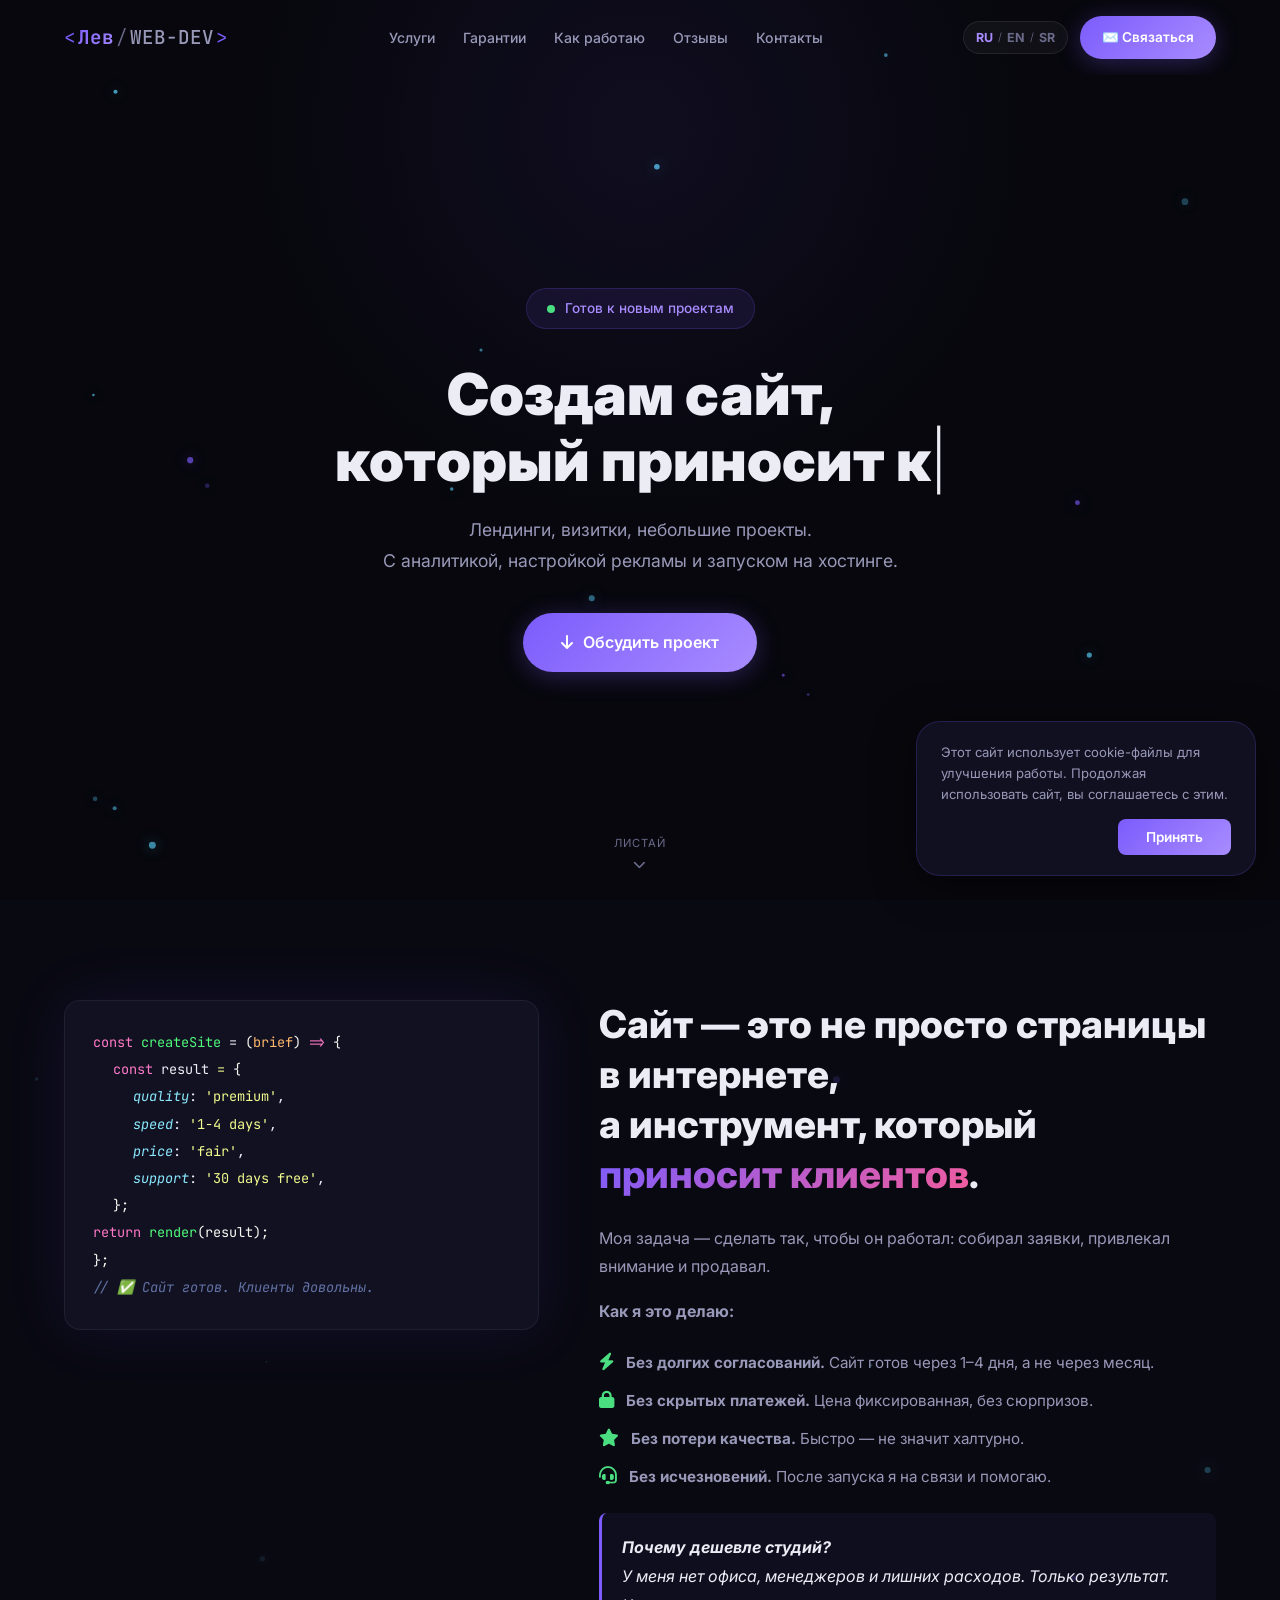
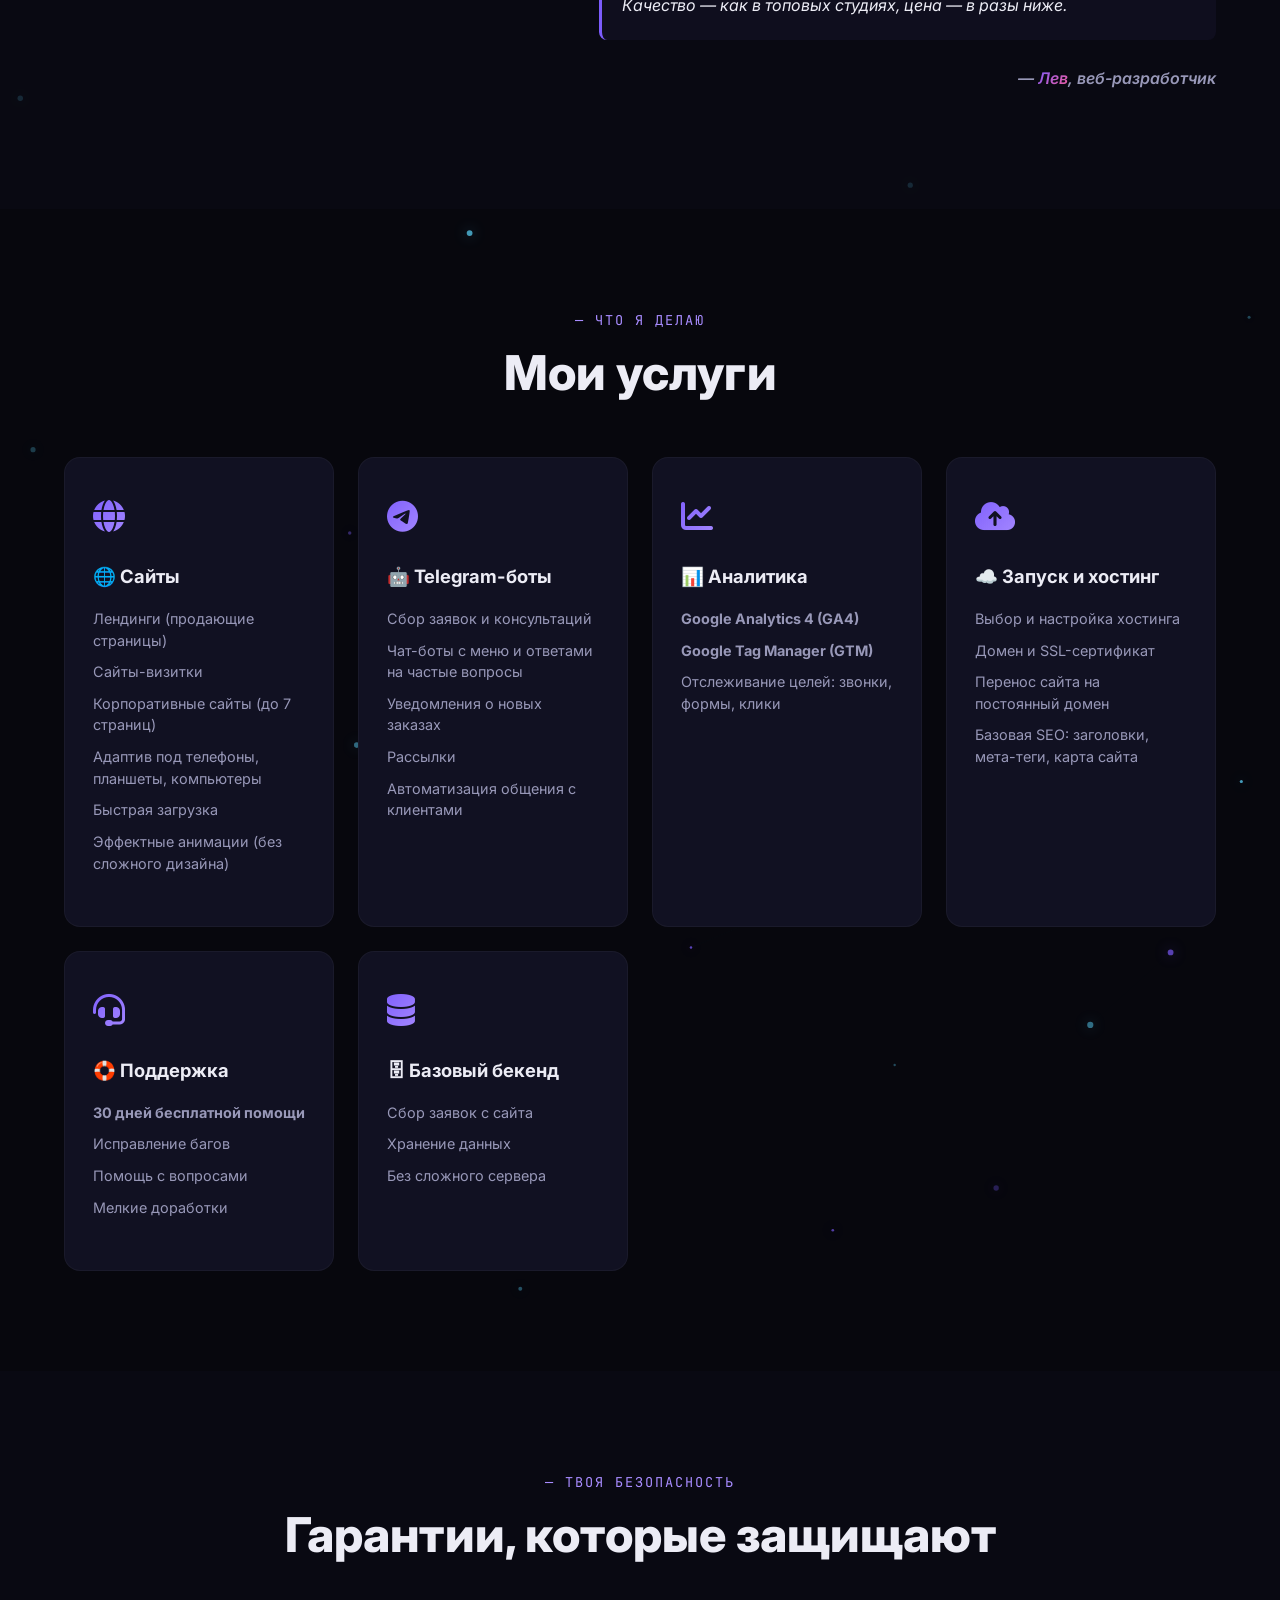
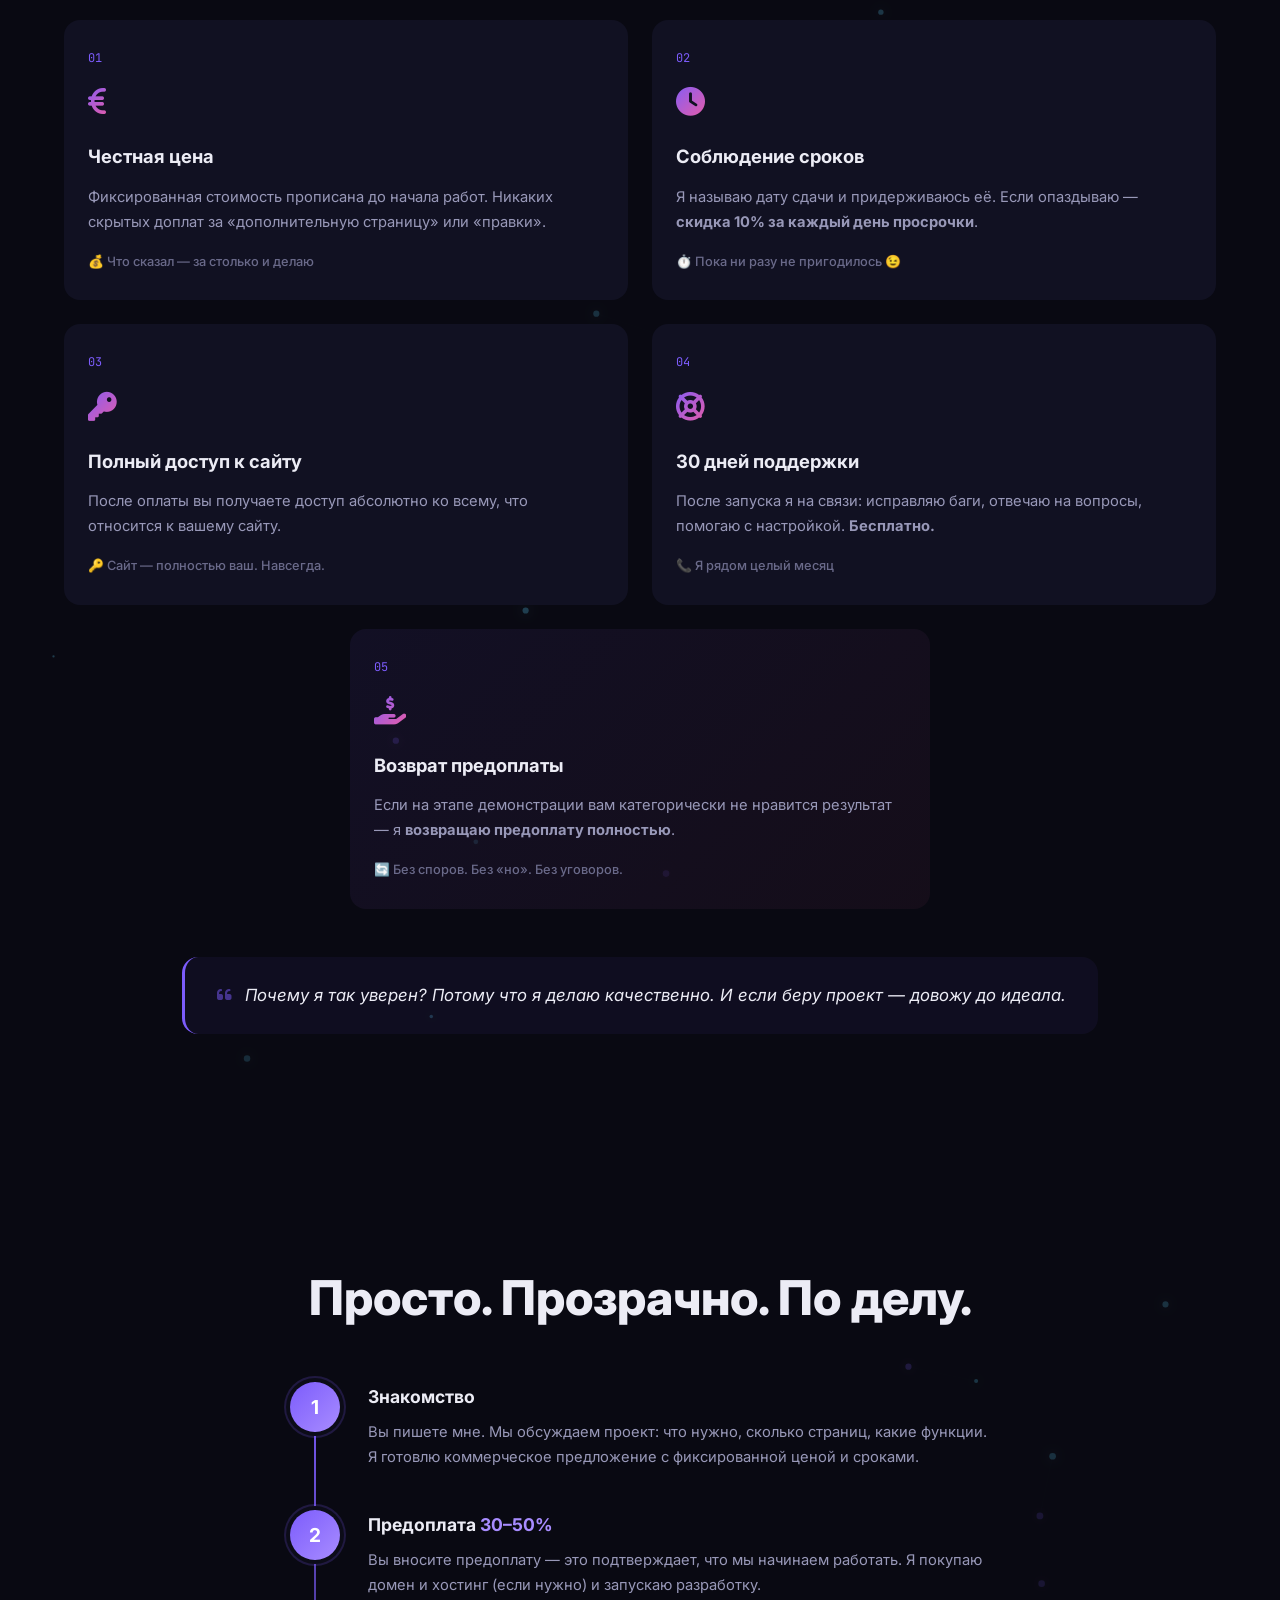
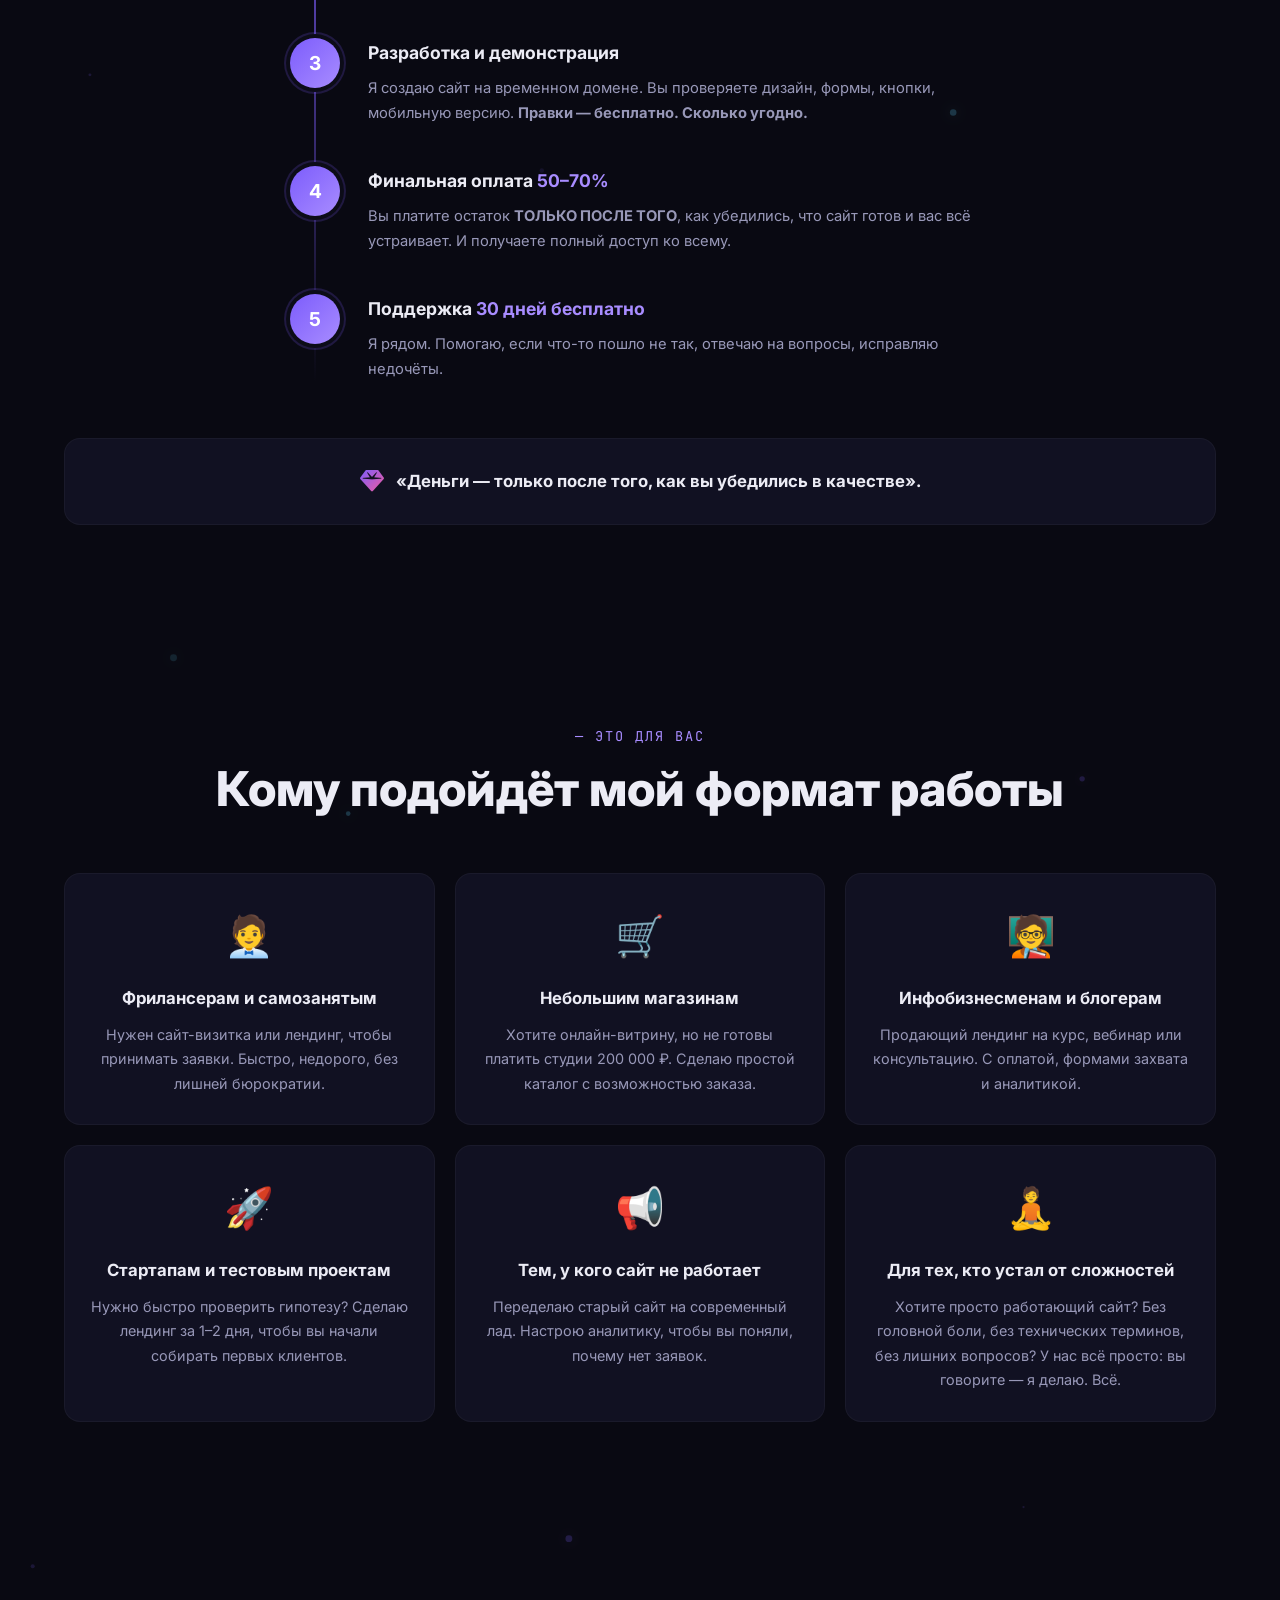
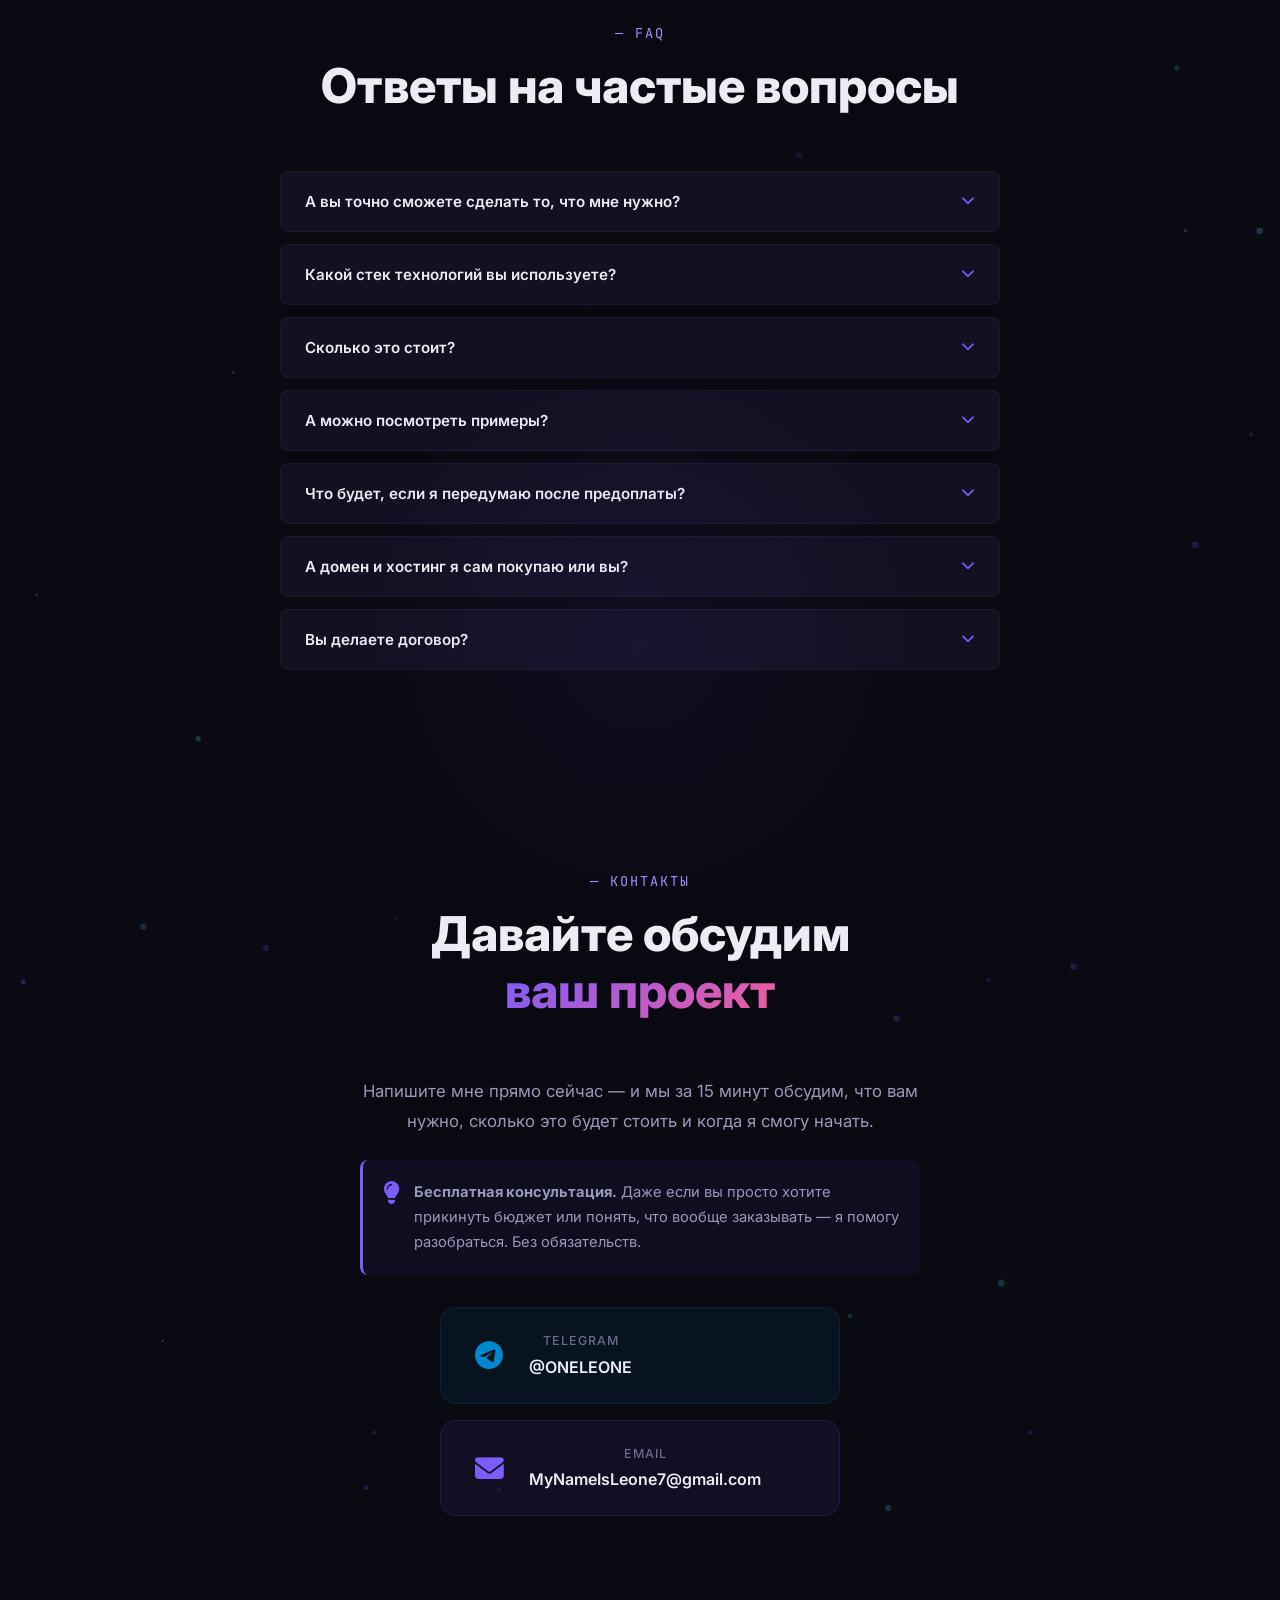
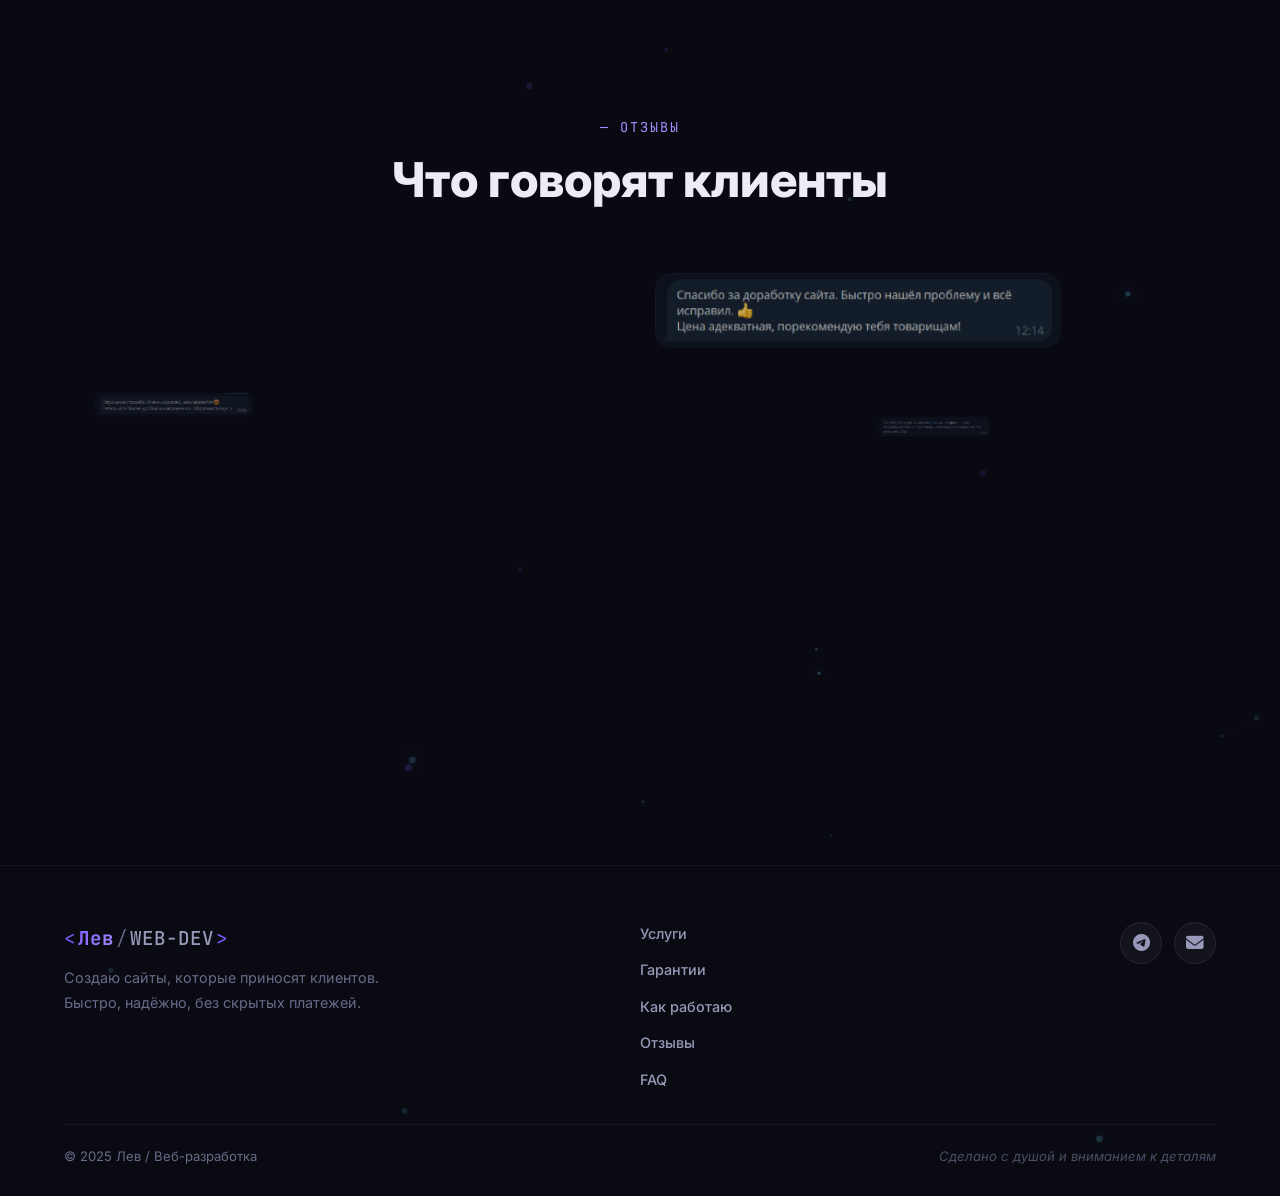
==== commit 7e6b2c99: "Add files via upload" ====
--- a/index.html
+++ b/index.html
@@ -87,7 +87,7 @@
                         <div class="code-line"><span class="code-keyword">const</span> <span class="code-func">createSite</span> = <span class="code-punct">(</span><span class="code-param">brief</span><span class="code-punct">)</span> <span class="code-keyword">=></span> <span class="code-punct">{</span></div>
                         <div class="code-line code-indent-1"><span class="code-keyword">const</span> result <span class="code-op">=</span> <span class="code-punct">{</span></div>
                         <div class="code-line code-indent-2"><span class="code-key">quality</span>: <span class="code-string">'premium'</span>,</div>
-                        <div class="code-line code-indent-2"><span class="code-key">speed</span>: <span class="code-string">'1–3 days'</span>,</div>
+                        <div class="code-line code-indent-2"><span class="code-key">speed</span>: <span class="code-string">'1-4 days'</span>,</div>
                         <div class="code-line code-indent-2"><span class="code-key">price</span>: <span class="code-string">'fair'</span>,</div>
                         <div class="code-line code-indent-2"><span class="code-key">support</span>: <span class="code-string">'30 days free'</span>,</div>
                         <div class="code-line code-indent-1"><span class="code-punct">};</span></div>
@@ -435,15 +435,6 @@
                 </div>
                 <div class="faq-item">
                     <button class="faq-question">
-                        <span>Как я буду редактировать сайт сам?</span>
-                        <i class="fas fa-chevron-down"></i>
-                    </button>
-                    <div class="faq-answer">
-                        <p>Я сделаю удобную админку, в которой разберётся даже новичок. Добавлять тексты, менять фото или редактировать контакты — легко и интуитивно. Если останутся вопросы — я бесплатно помогу в первые 30 дней.</p>
-                    </div>
-                </div>
-                <div class="faq-item">
-                    <button class="faq-question">
                         <span>А домен и хостинг я сам покупаю или вы?</span>
                         <i class="fas fa-chevron-down"></i>
                     </button>
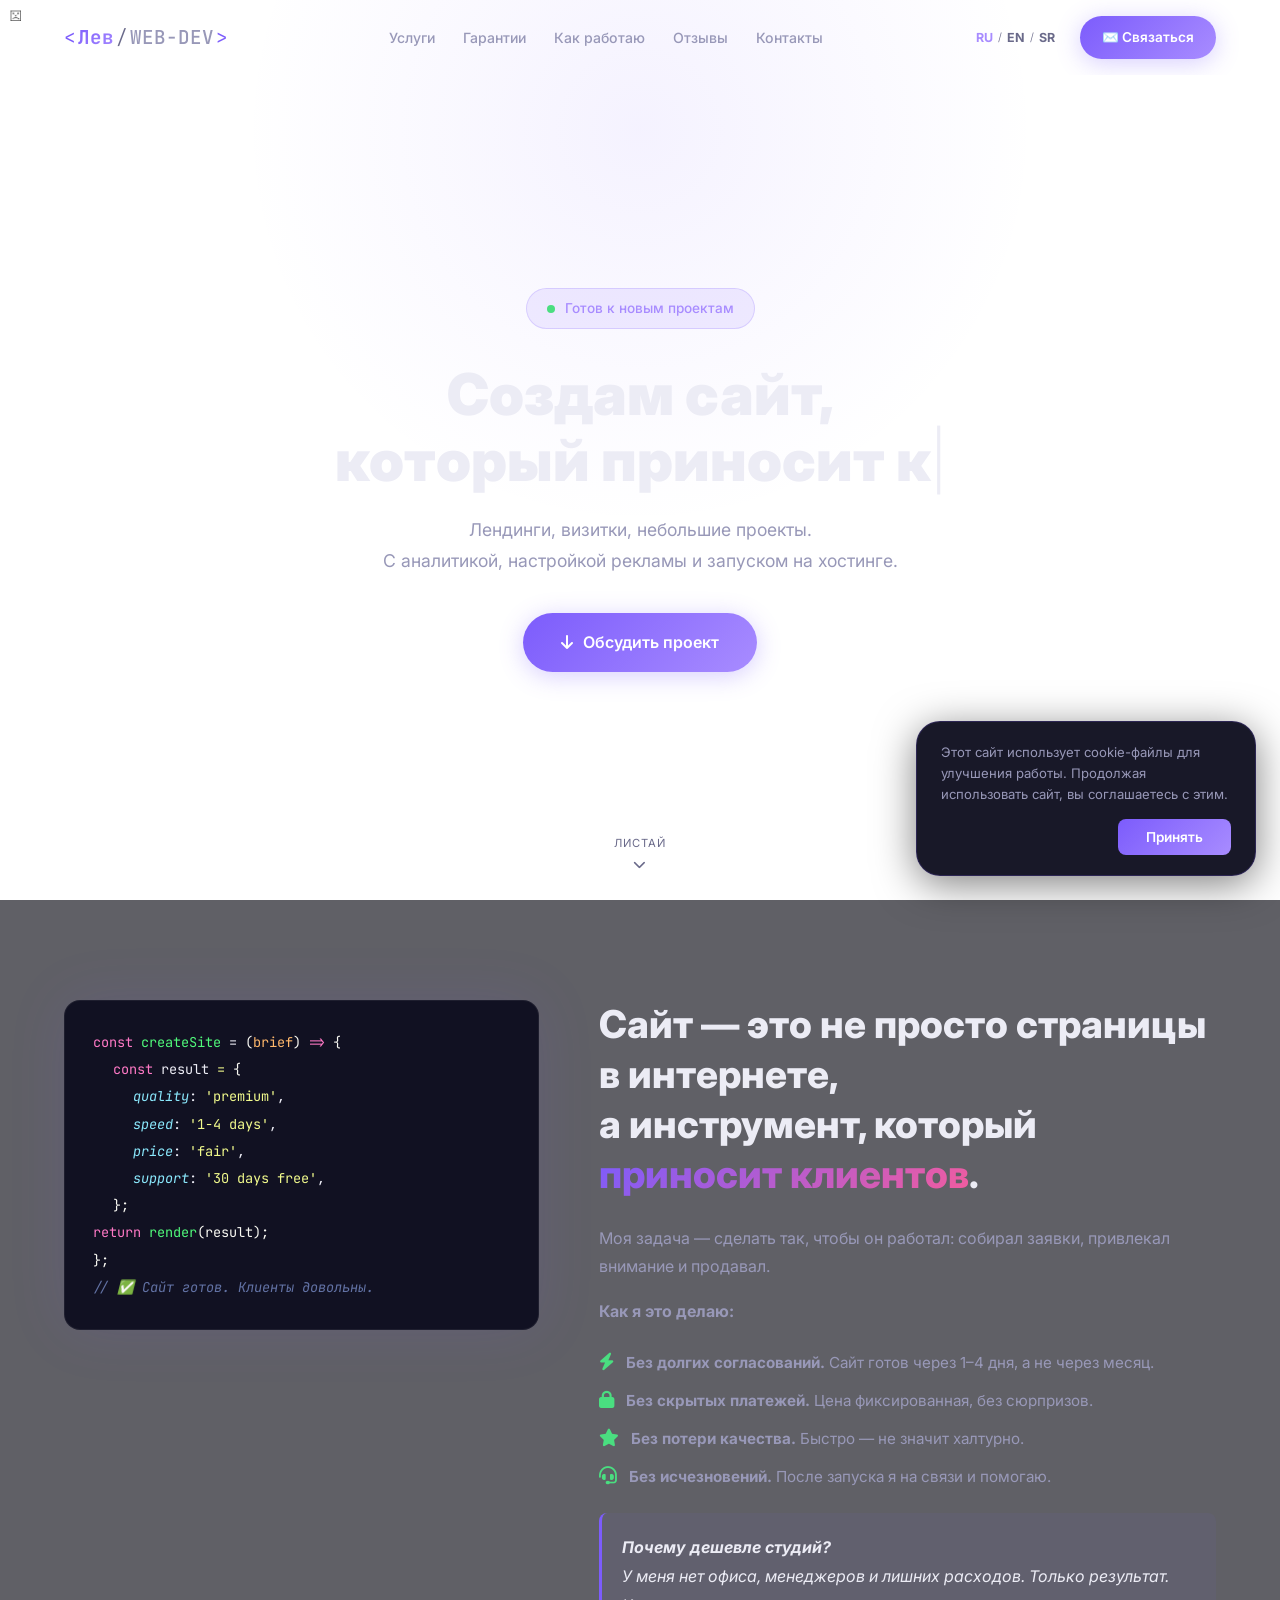
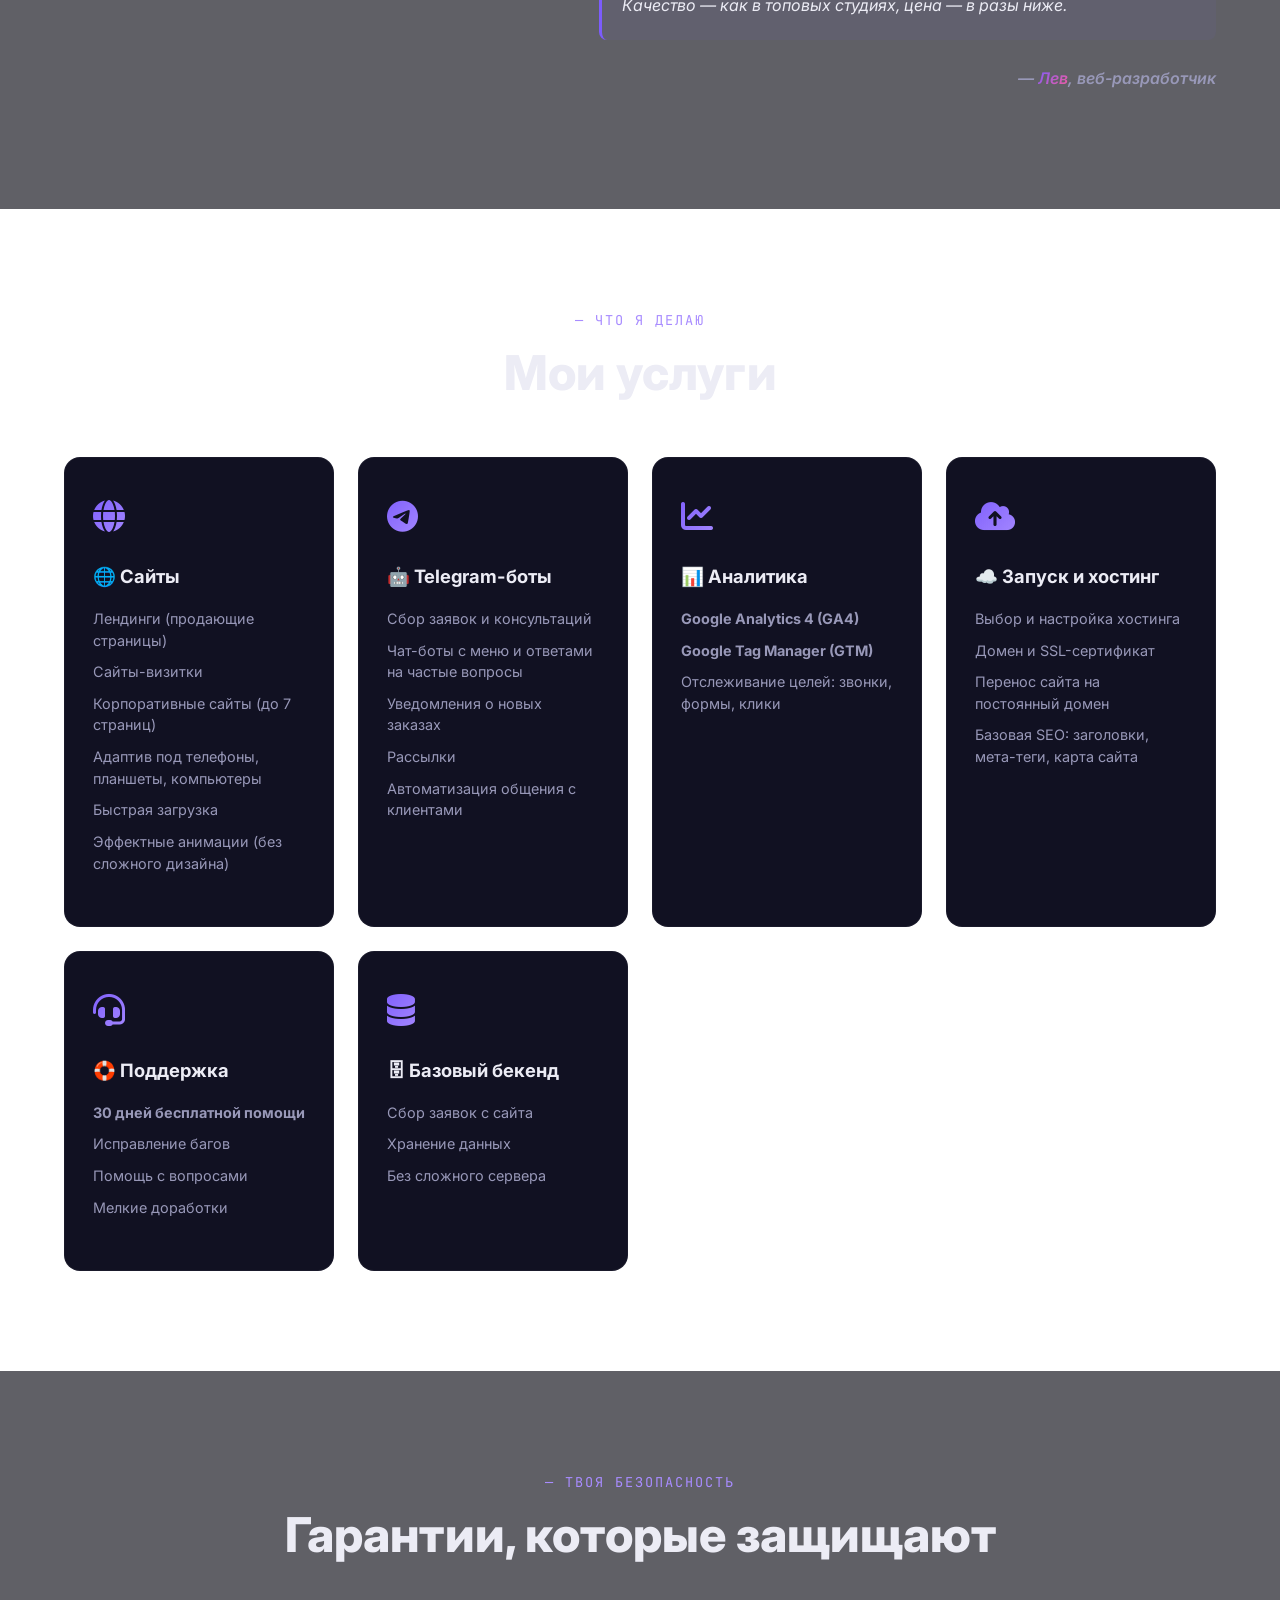
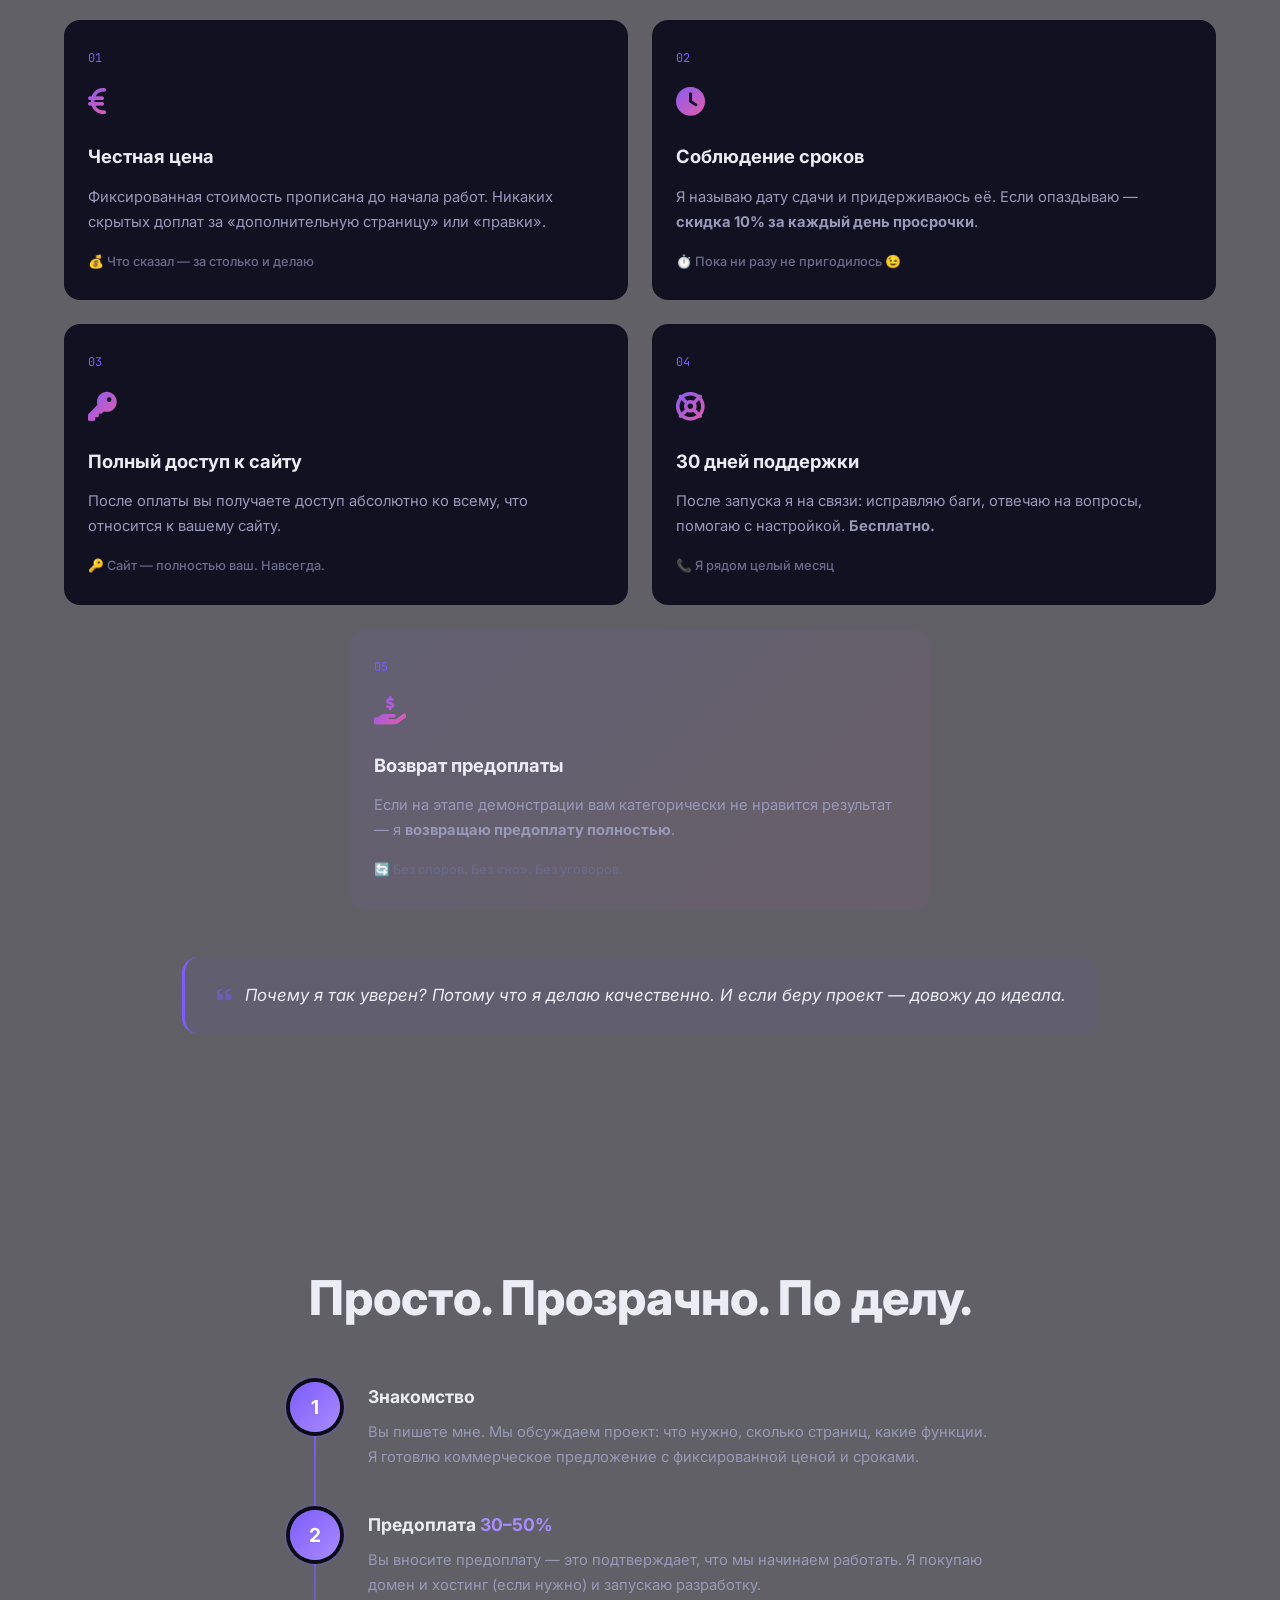
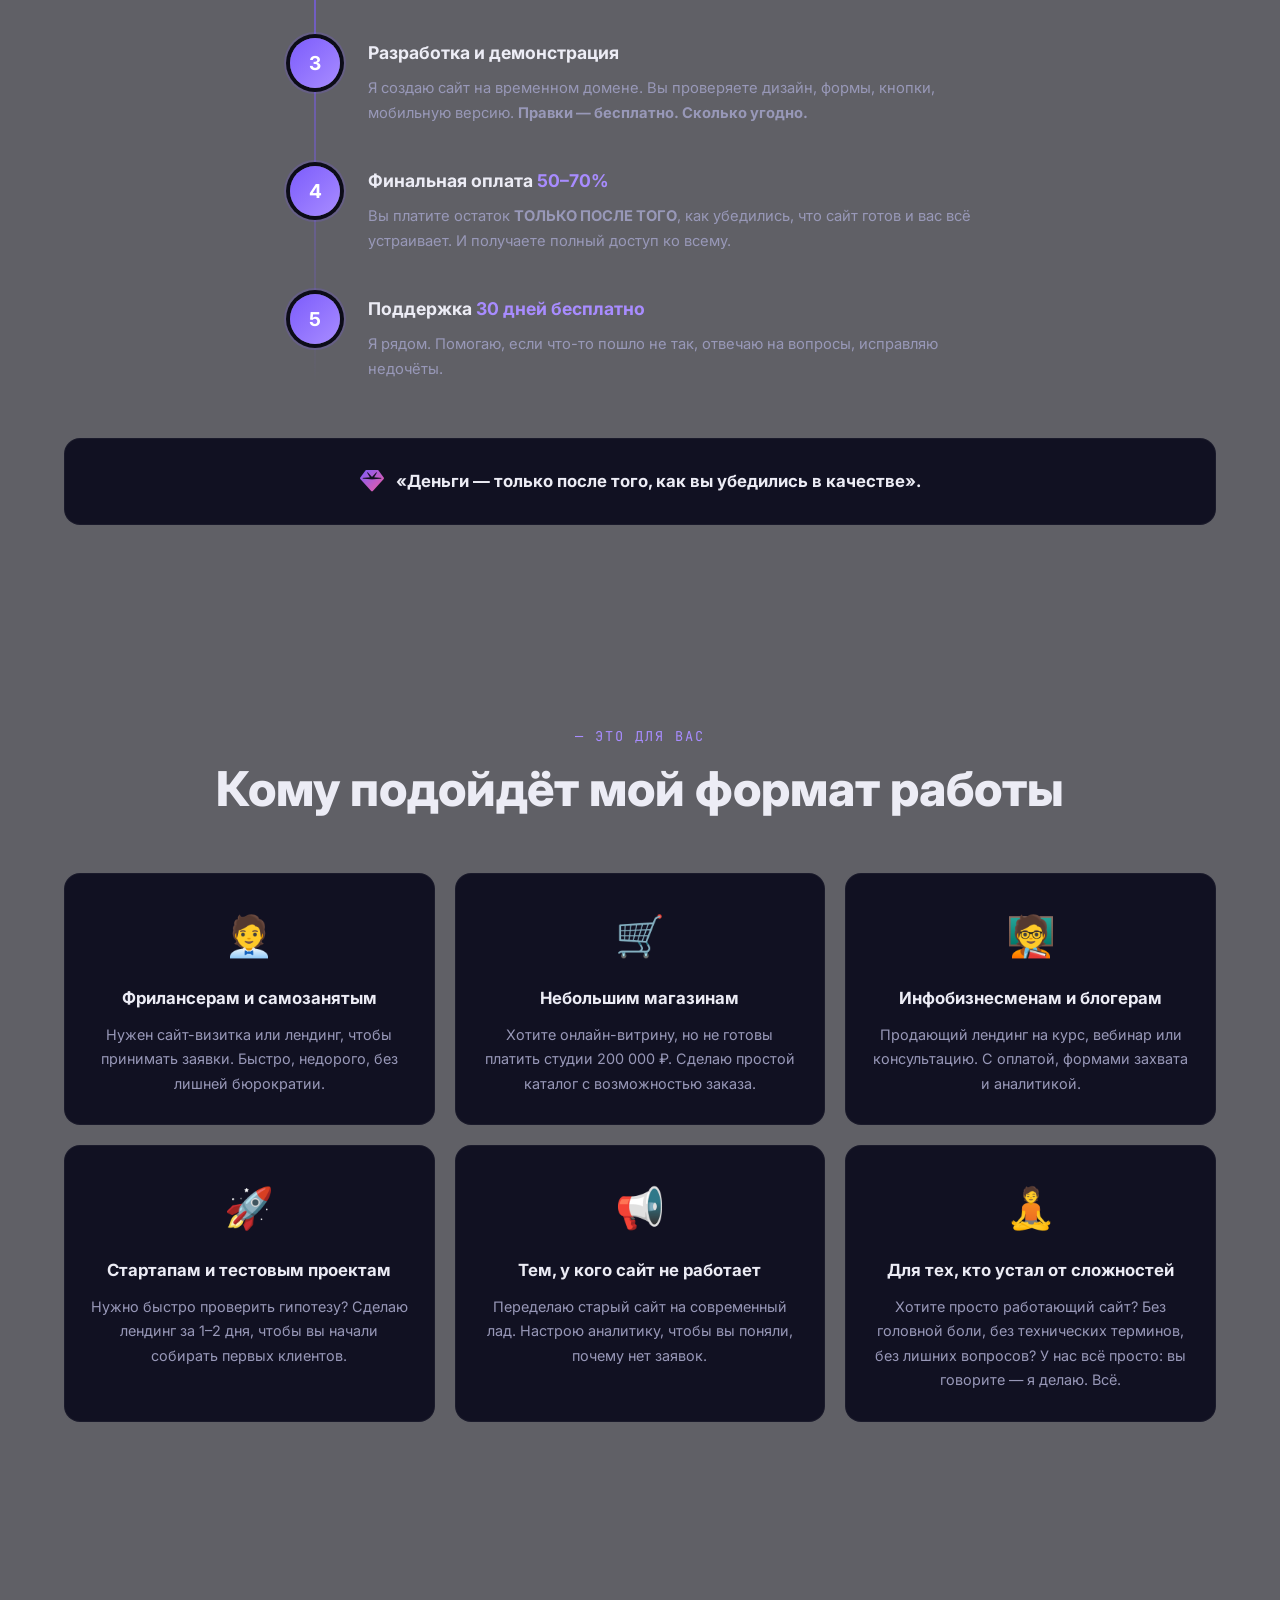
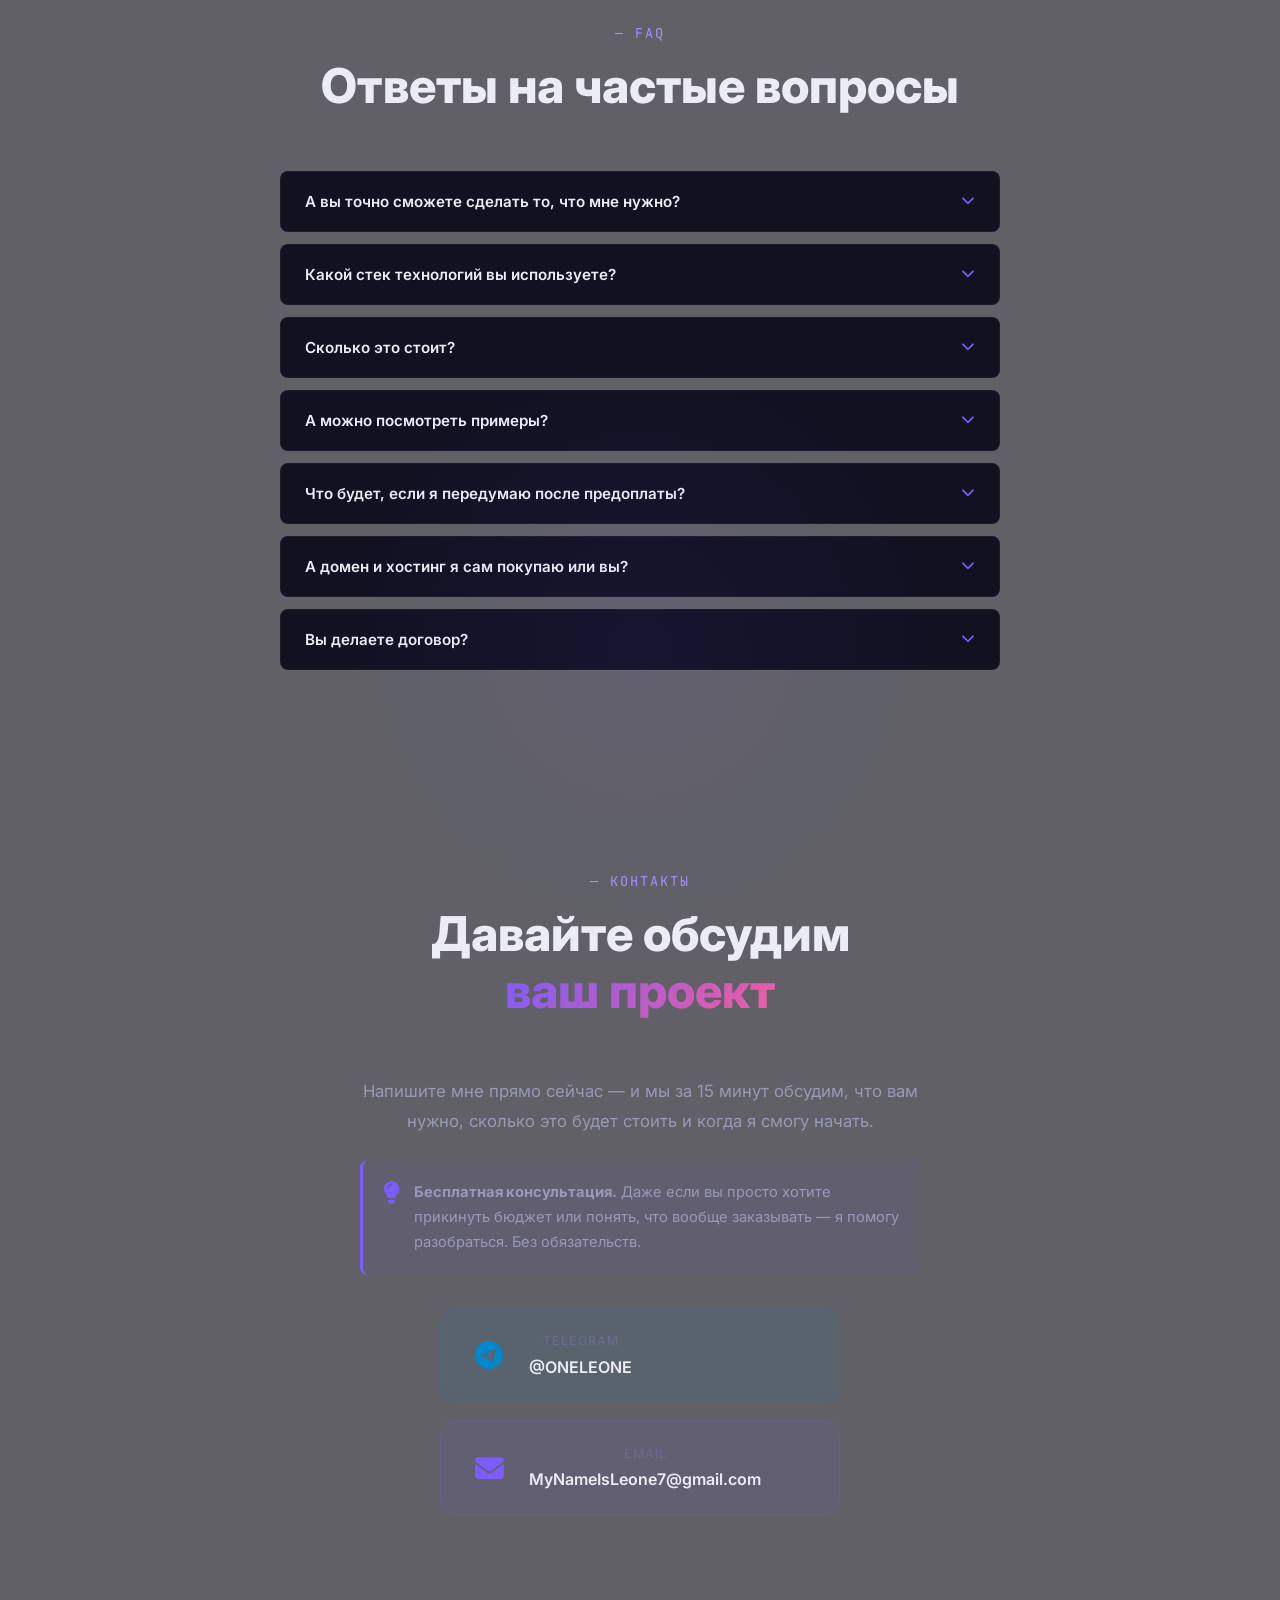
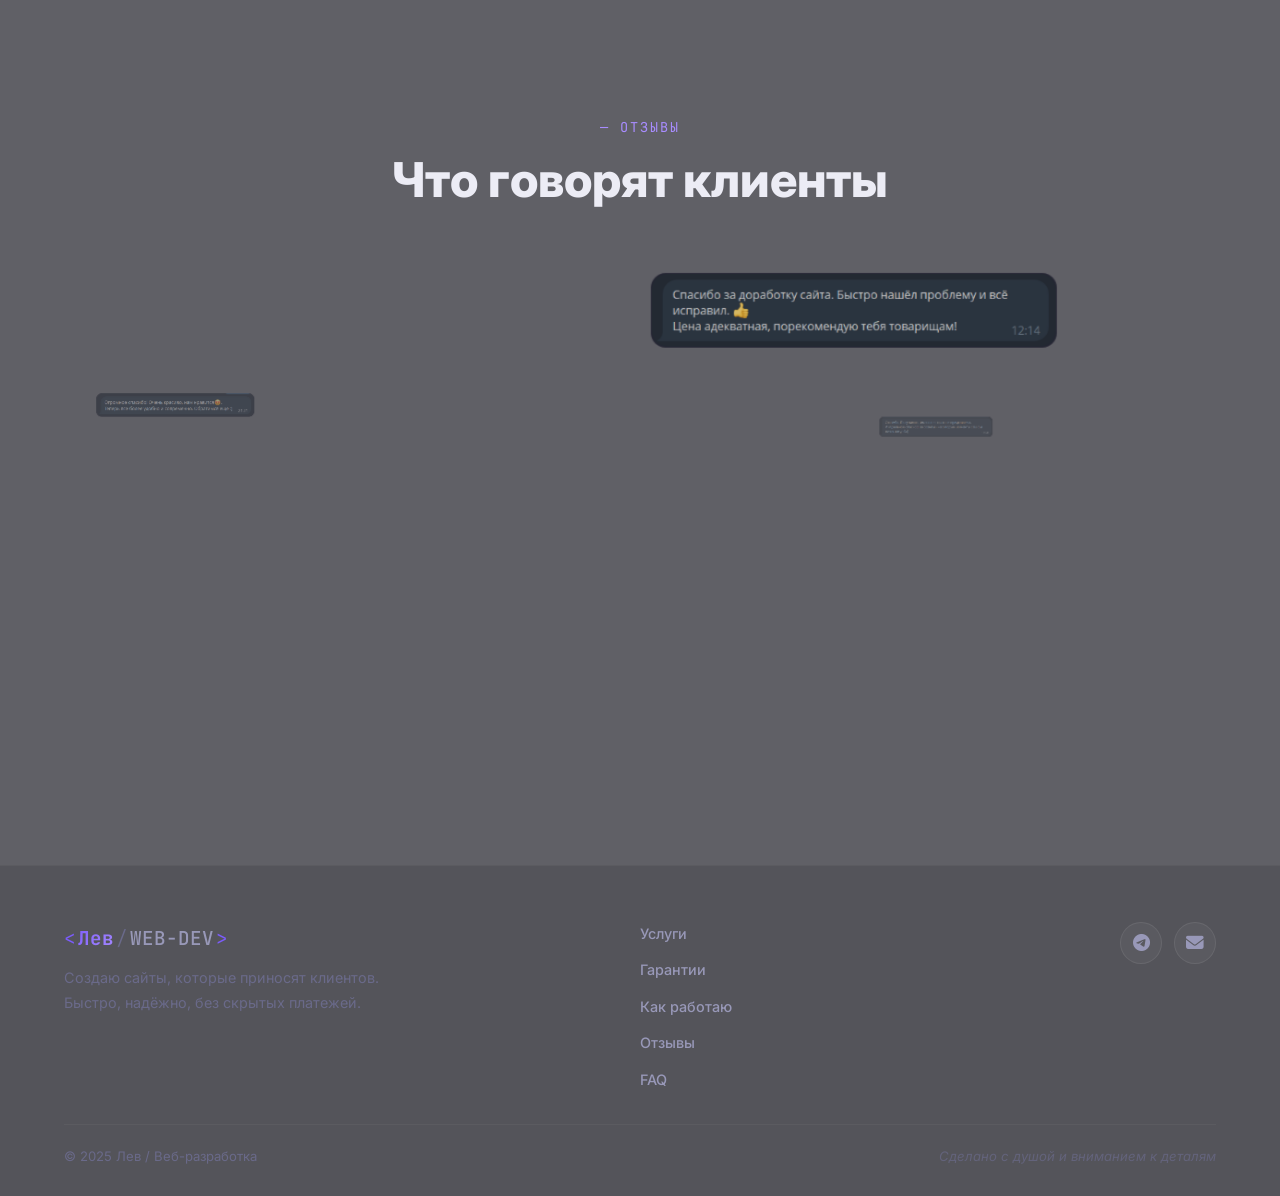
==== commit 2851e973: "Add files via upload" ====
--- a/index.html
+++ b/index.html
@@ -8,6 +8,15 @@
     <link rel="preconnect" href="https://fonts.googleapis.com" />
     <link href="https://fonts.googleapis.com/css2?family=Inter:wght@300;400;500;600;700;800;900&family=JetBrains+Mono:wght@400;500;700&display=swap" rel="stylesheet" />
     <link rel="stylesheet" href="https://cdnjs.cloudflare.com/ajax/libs/font-awesome/6.5.0/css/all.min.css" />
+
+    <!-- Google tag (gtag.js) -->
+    <script async src="https://www.googletagmanager.com/gtag/js?id=G-P8C78F0GKL"></script>
+    <script>
+      window.dataLayer = window.dataLayer || [];
+      function gtag(){dataLayer.push(arguments);}
+      gtag('js', new Date());
+      gtag('config', 'G-P8C78F0GKL');
+    </script>
 </head>
 <body>
 
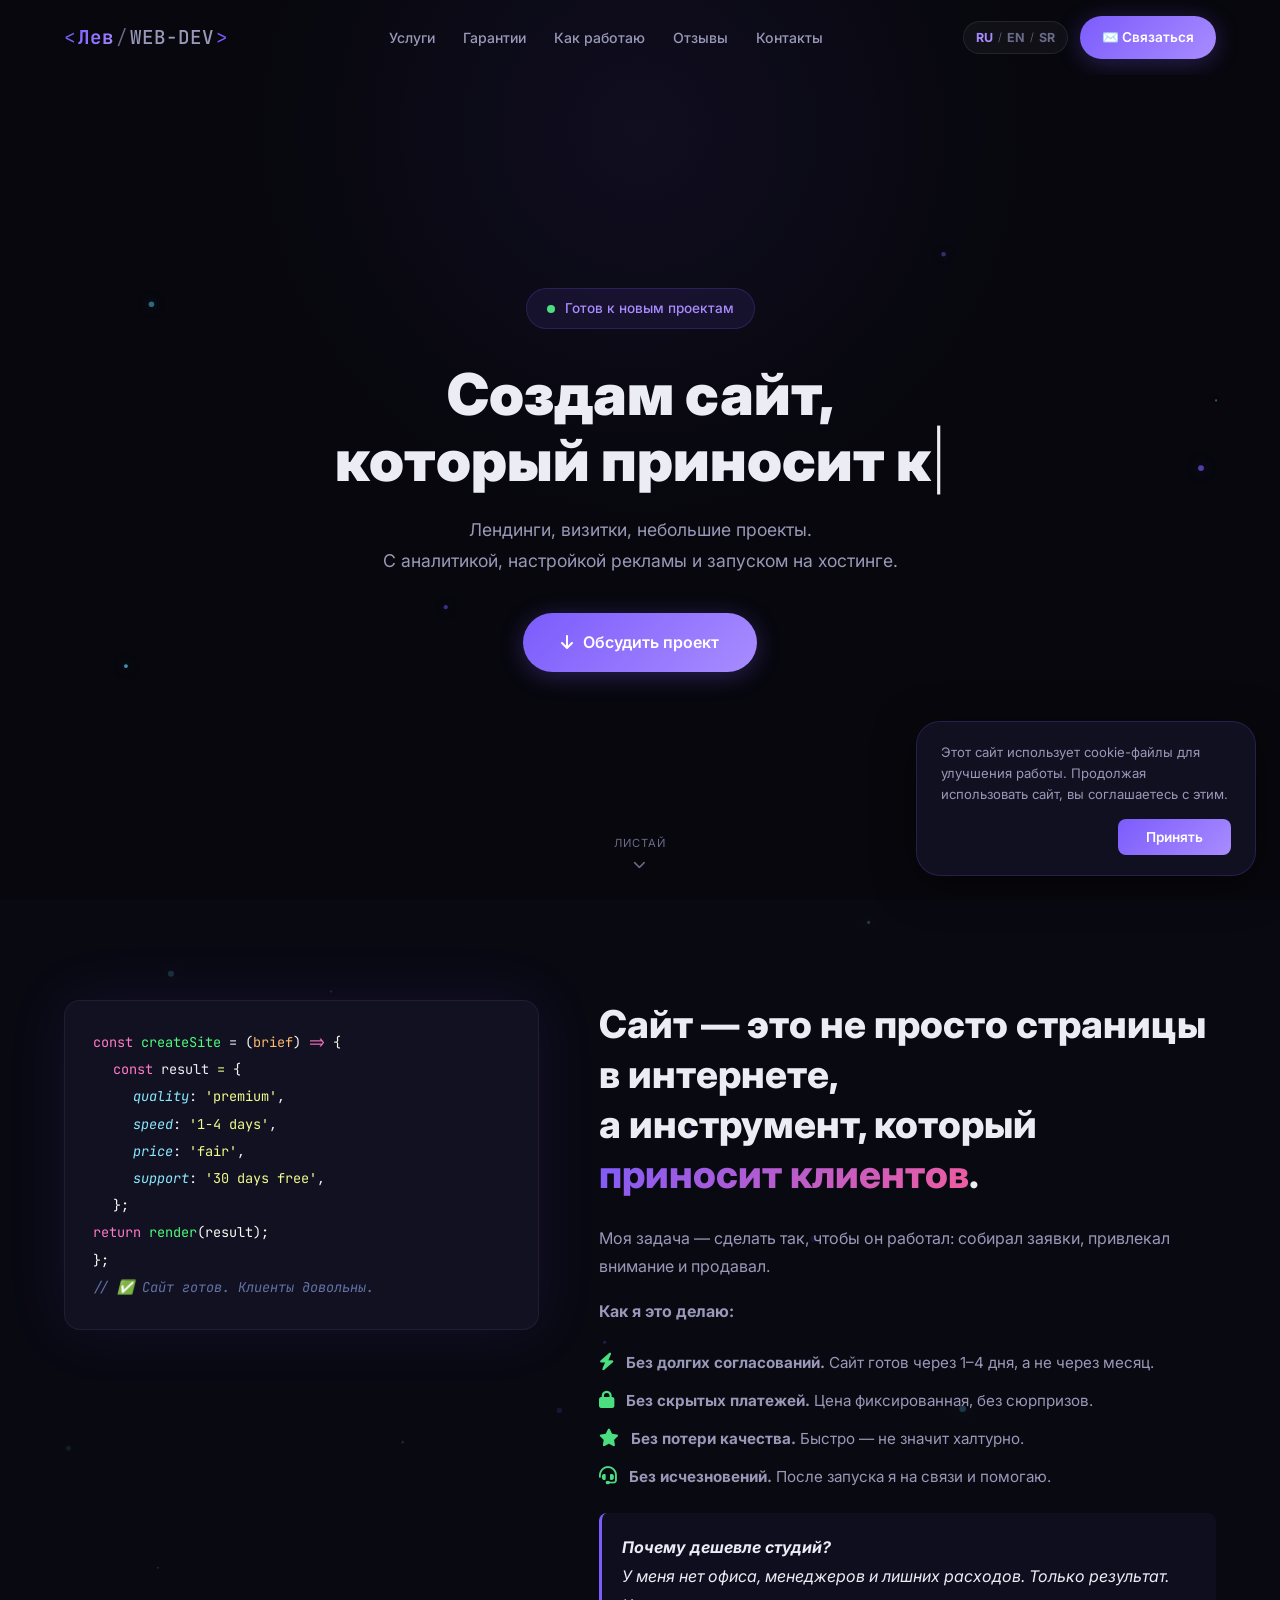
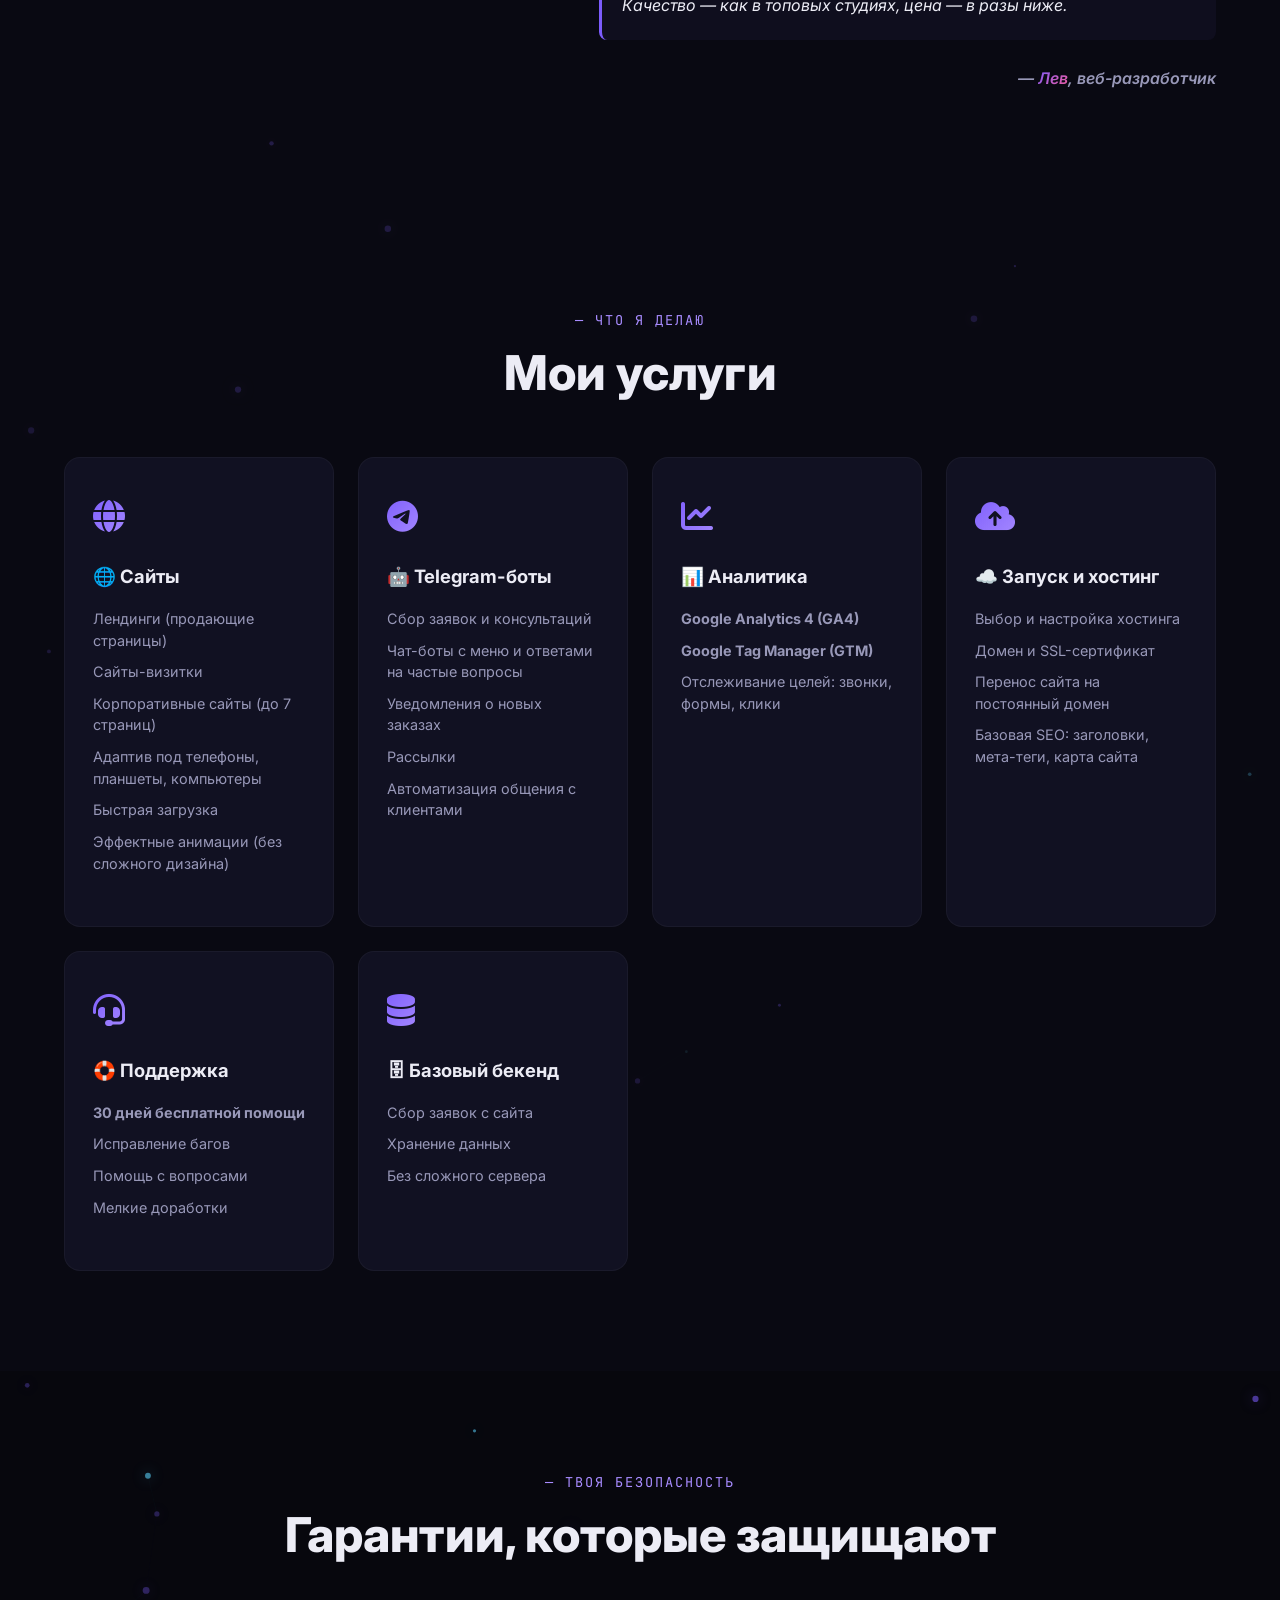
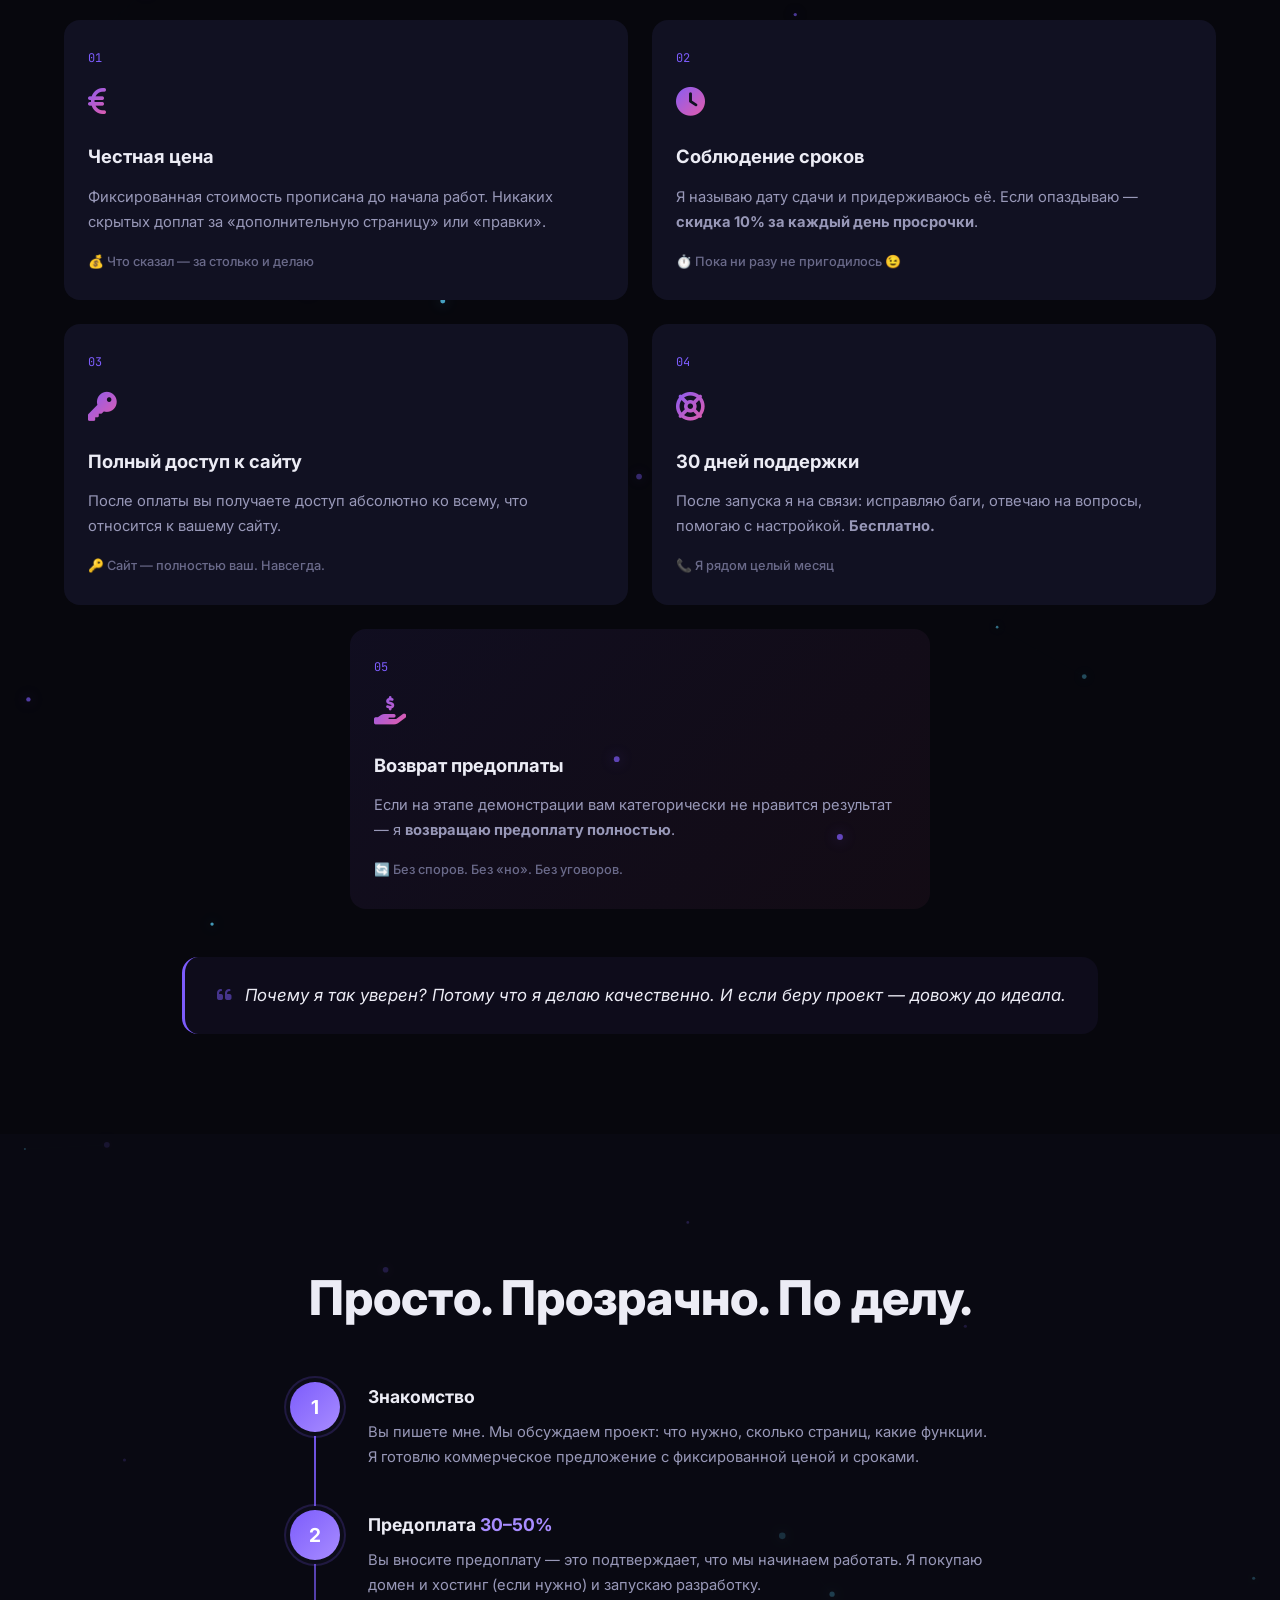
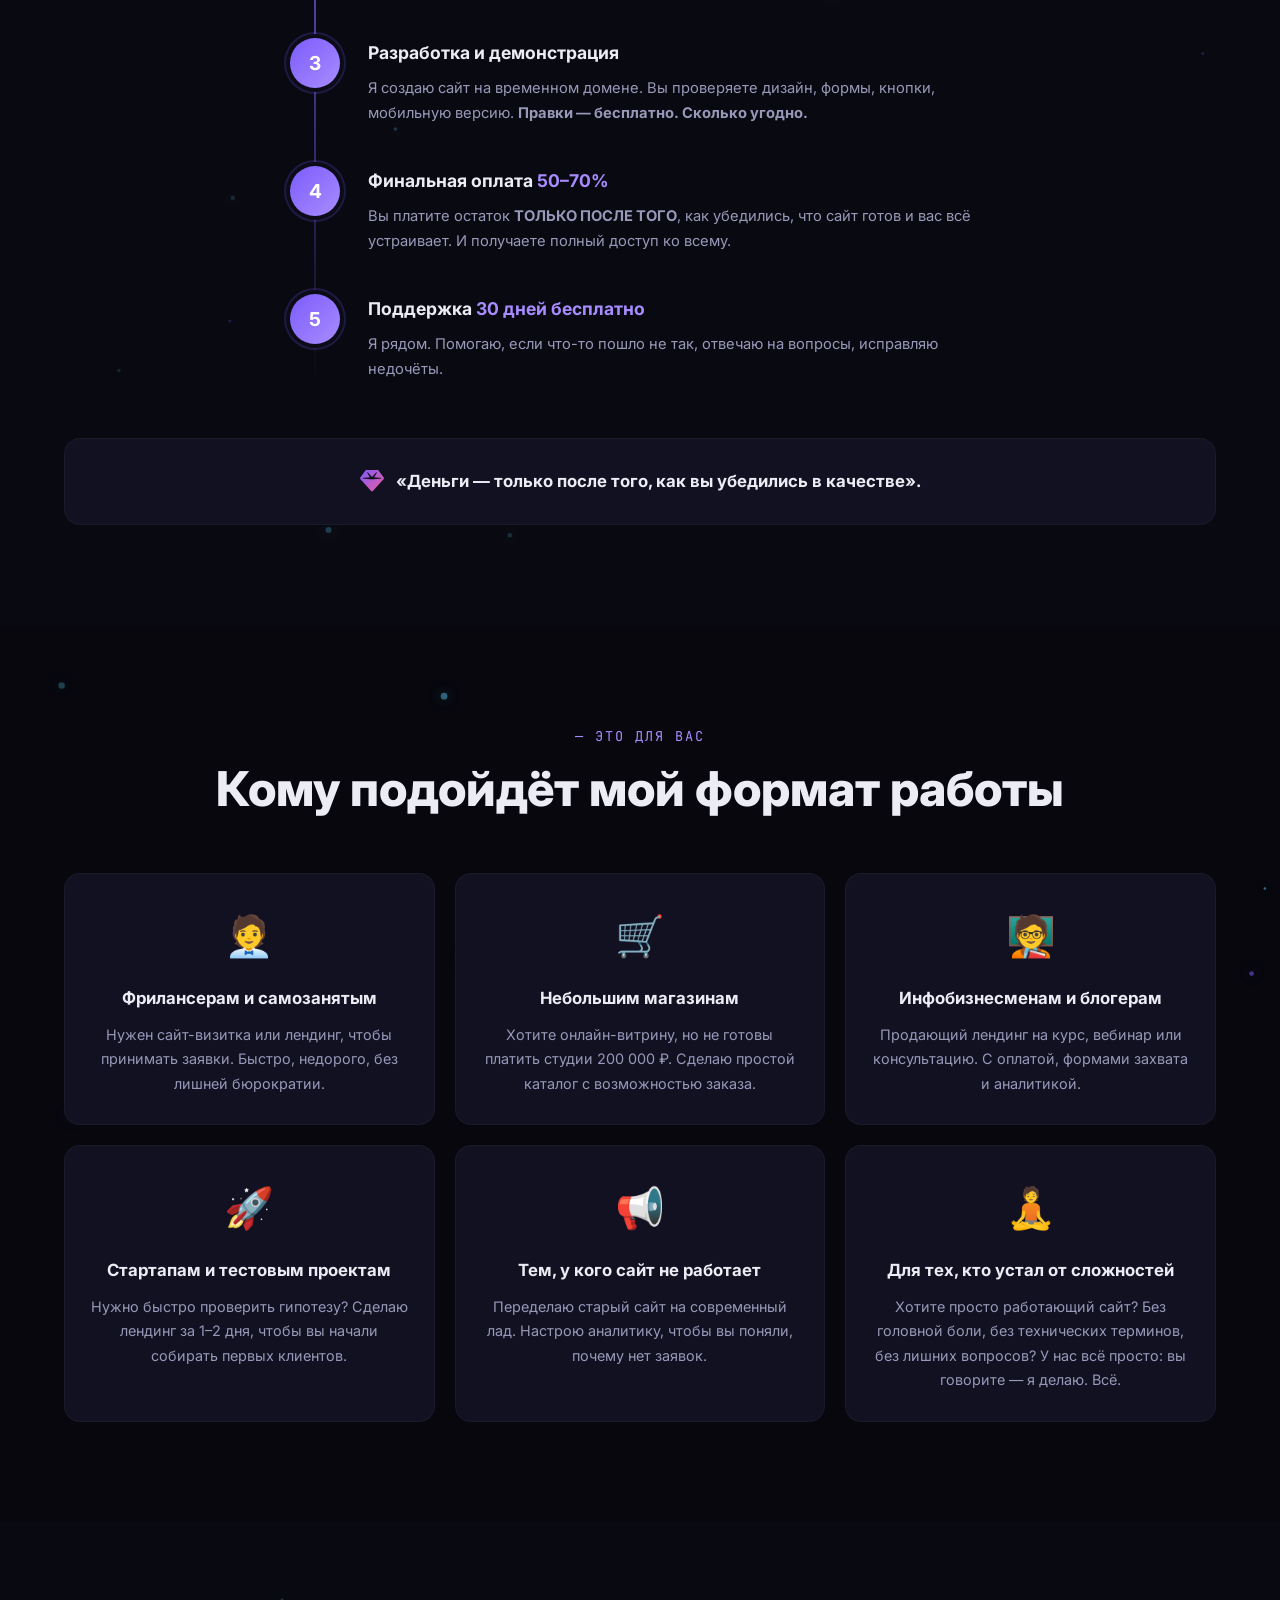
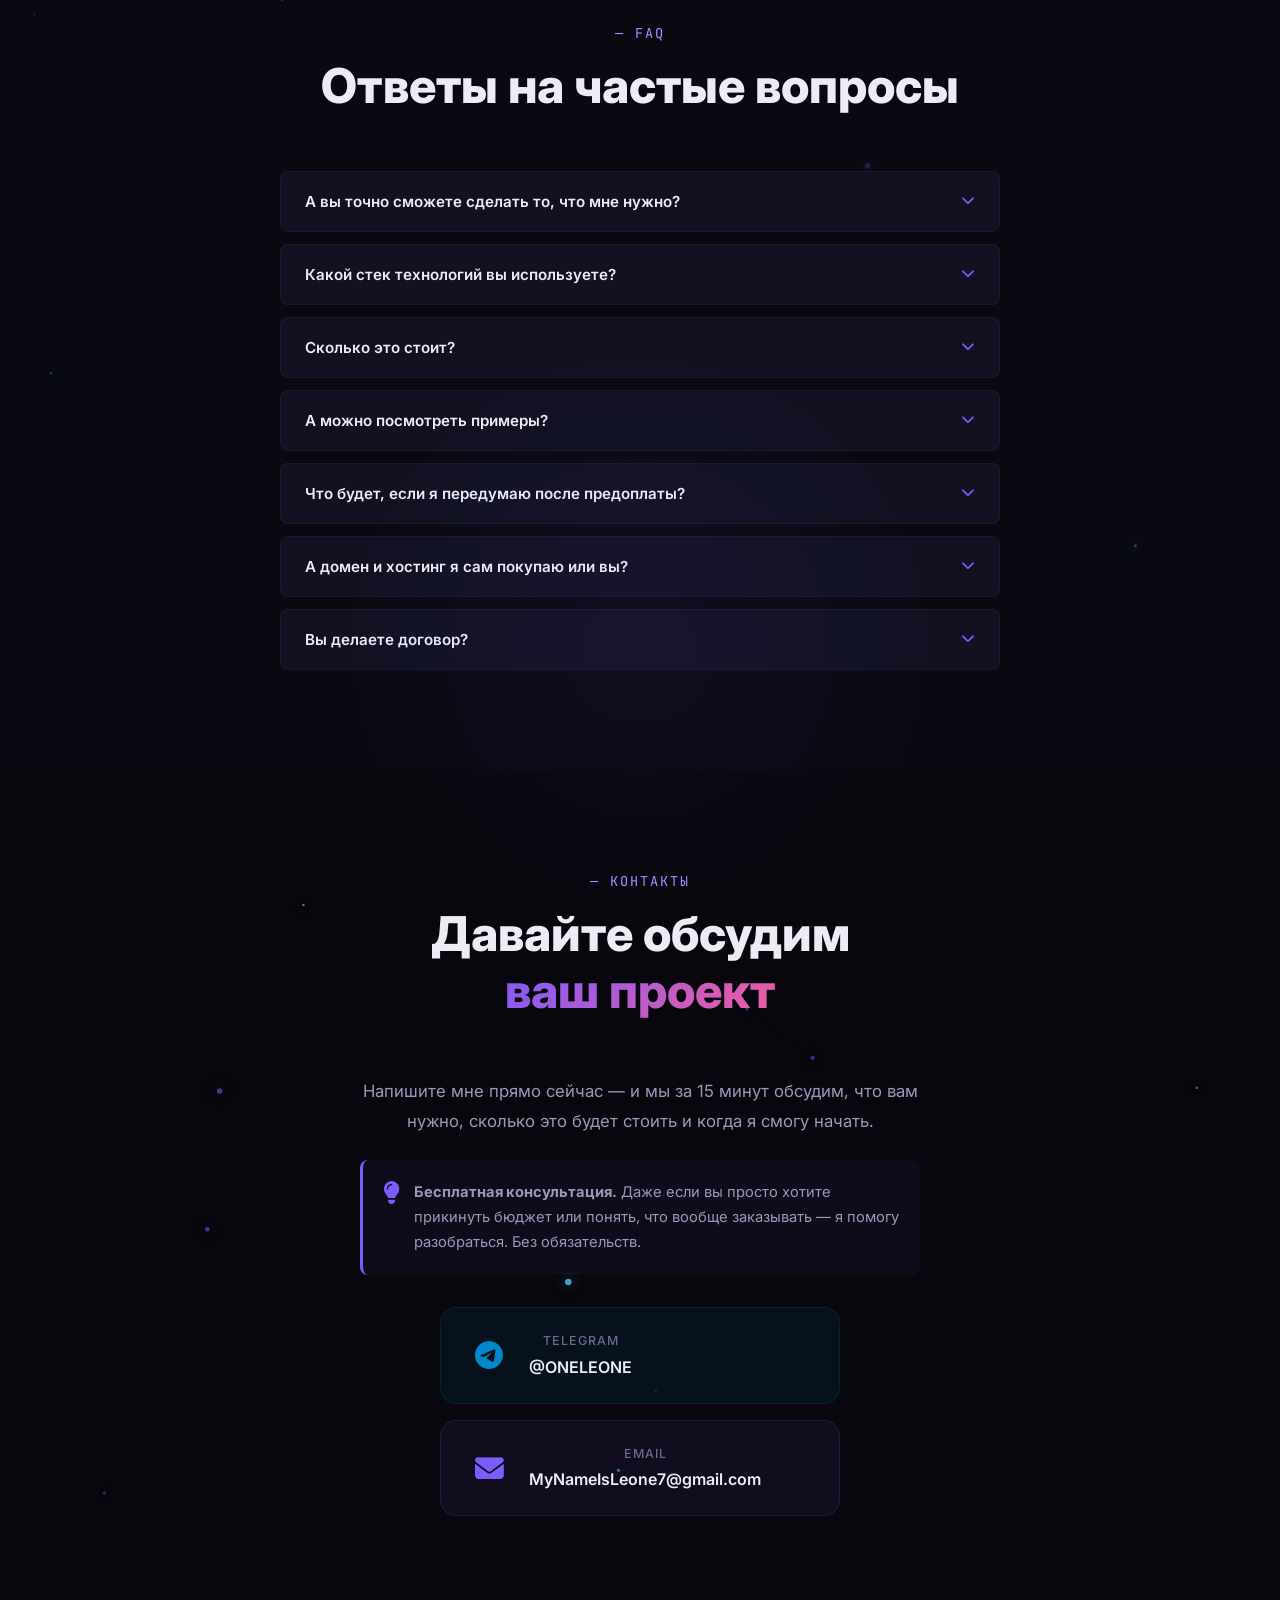
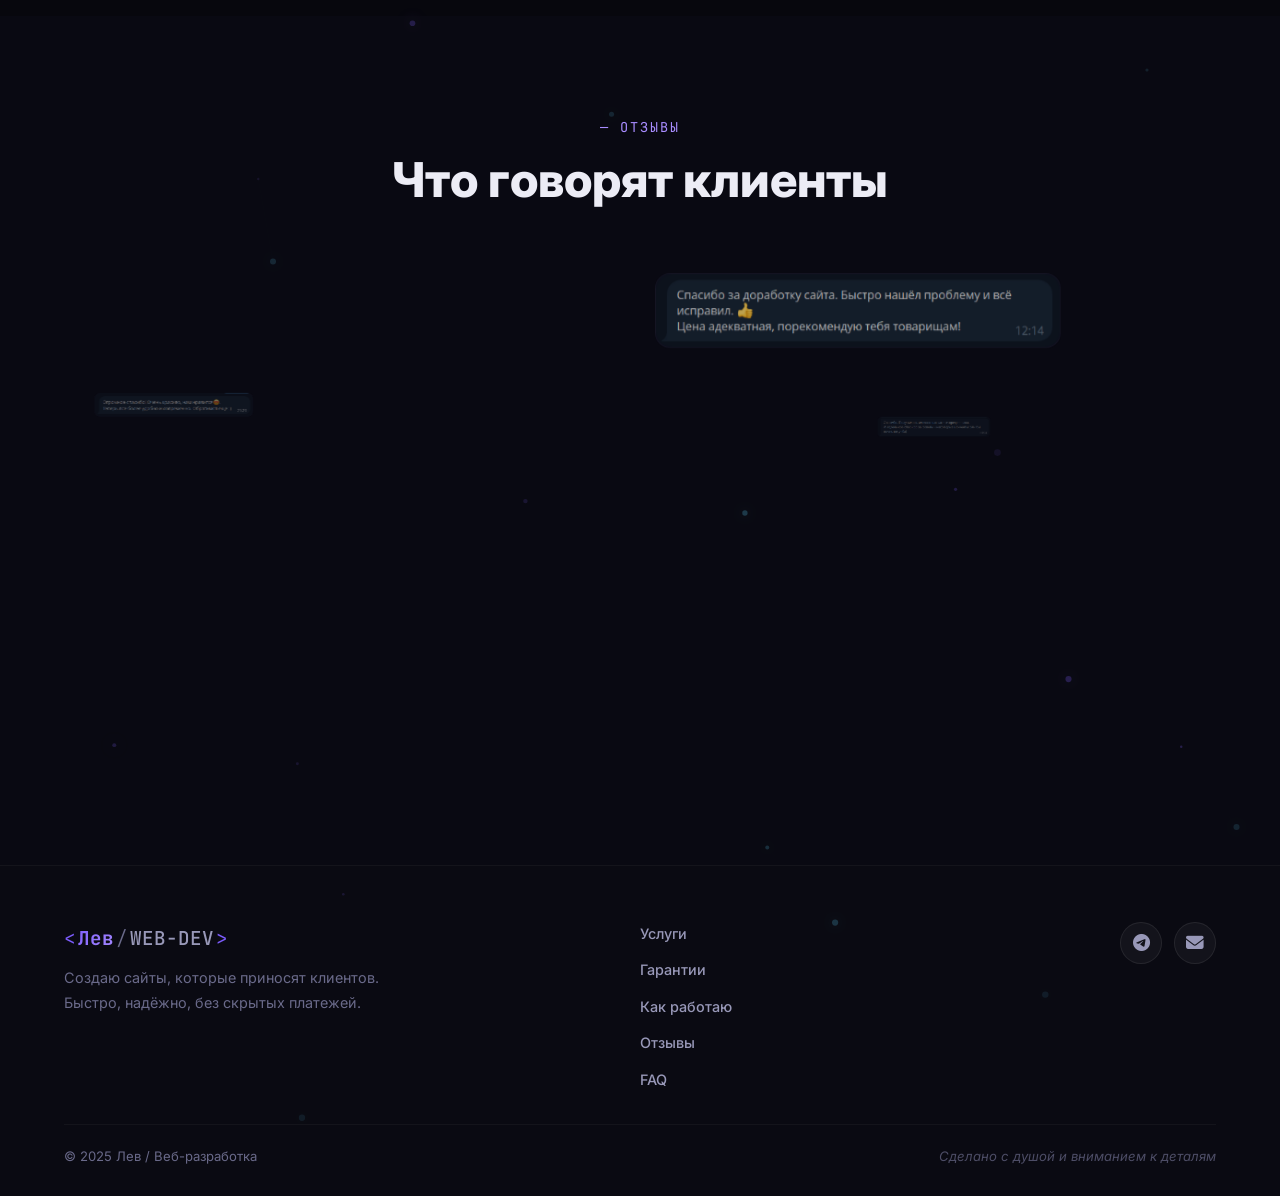
==== commit 2e9677c5: "Add files via upload" ====
--- a/index.html
+++ b/index.html
@@ -1,6 +1,13 @@
 ﻿<!DOCTYPE html>
 <html lang="ru">
 <head>
+    <!-- Google Tag Manager -->
+    <script>(function(w,d,s,l,i){w[l]=w[l]||[];w[l].push({'gtm.start':
+    new Date().getTime(),event:'gtm.js'});var f=d.getElementsByTagName(s)[0],
+    j=d.createElement(s),dl=l!='dataLayer'?'&l='+l:'';j.async=true;j.src=
+    'https://www.googletagmanager.com/gtm.js?id='+i+dl;f.parentNode.insertBefore(j,f);
+    })(window,document,'script','dataLayer','GTM-TDPS82MZ');</script>
+    <!-- End Google Tag Manager -->
     <meta charset="UTF-8" />
     <meta name="viewport" content="width=device-width, initial-scale=1.0" />
     <title>Лев | Веб-разработчик — Сайты, которые приносят клиентов</title>
@@ -19,6 +26,10 @@
     </script>
 </head>
 <body>
+    <!-- Google Tag Manager (noscript) -->
+    <noscript><iframe src="https://www.googletagmanager.com/ns.html?id=GTM-TDPS82MZ"
+    height="0" width="0" style="display:none;visibility:hidden"></iframe></noscript>
+    <!-- End Google Tag Manager (noscript) -->
 
     <!-- ════════════════ PARTICLES ════════════════ -->
     <canvas id="particles-canvas"></canvas>
